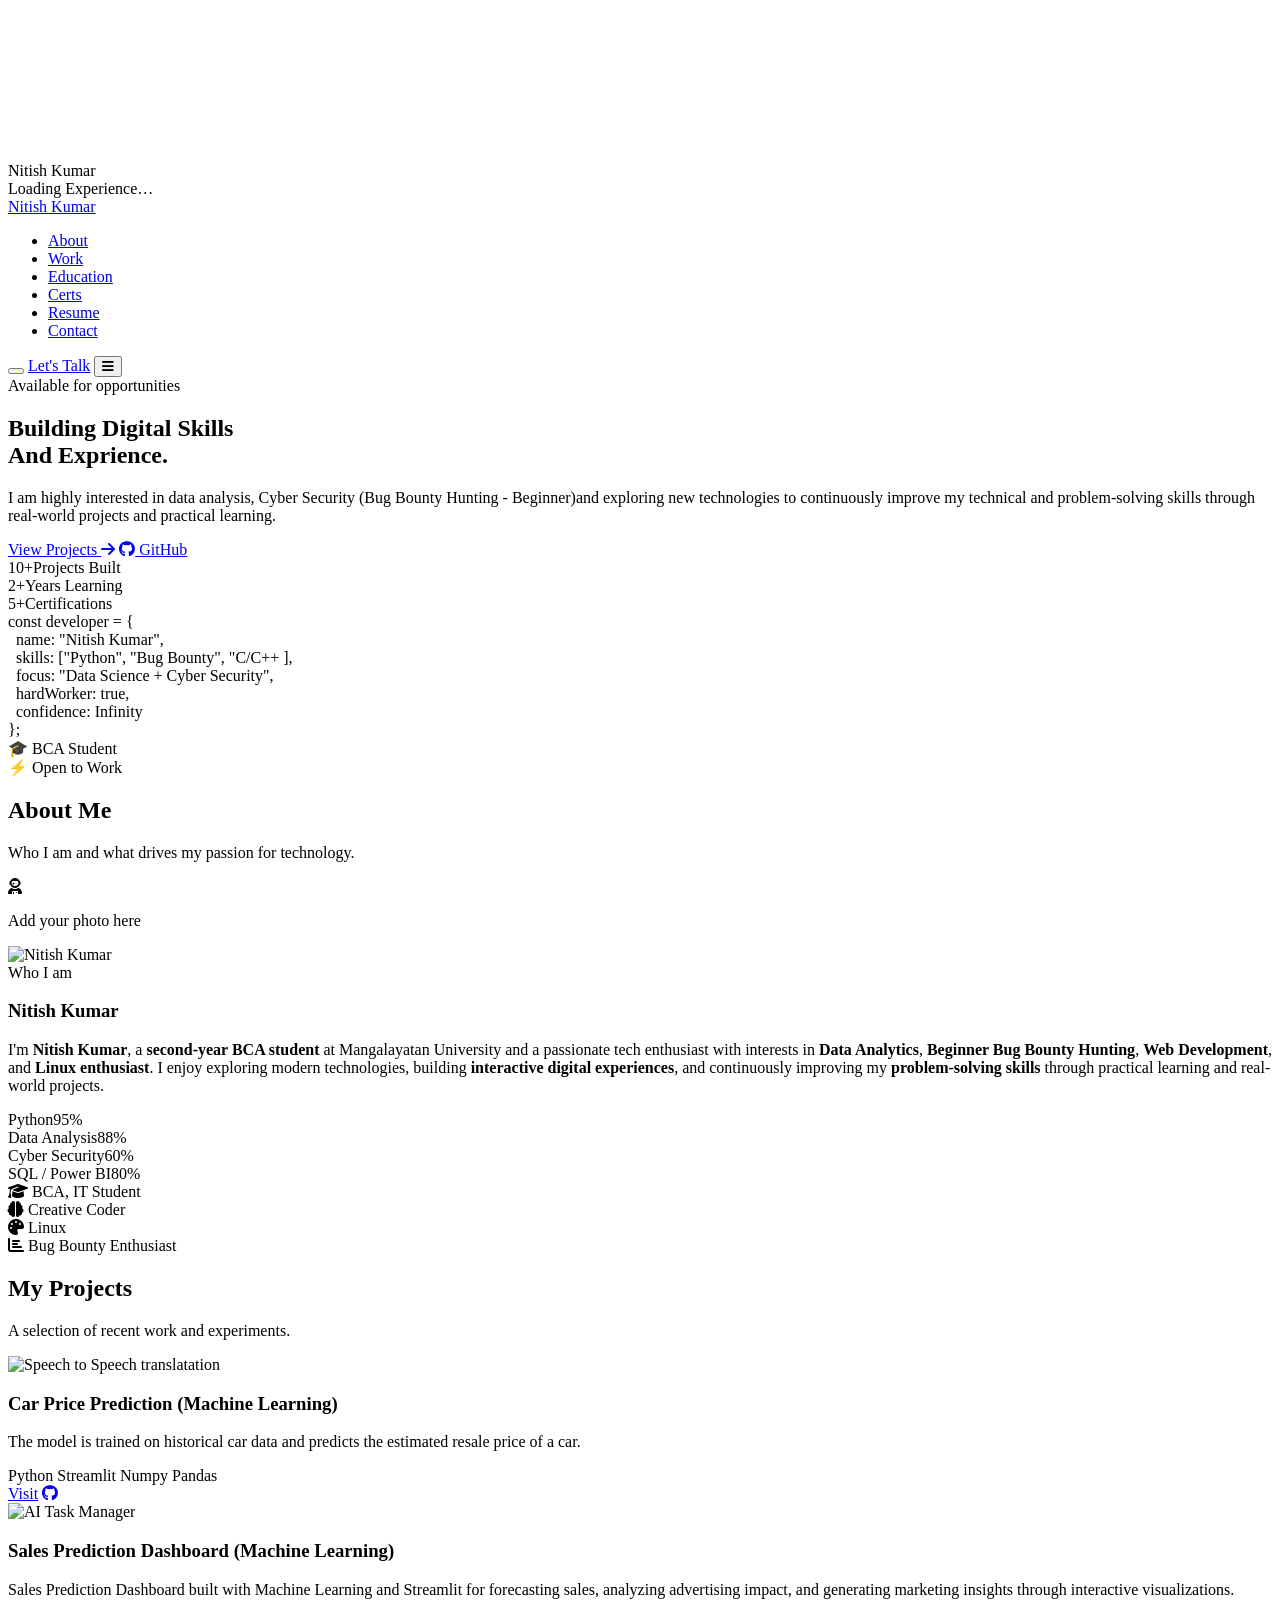
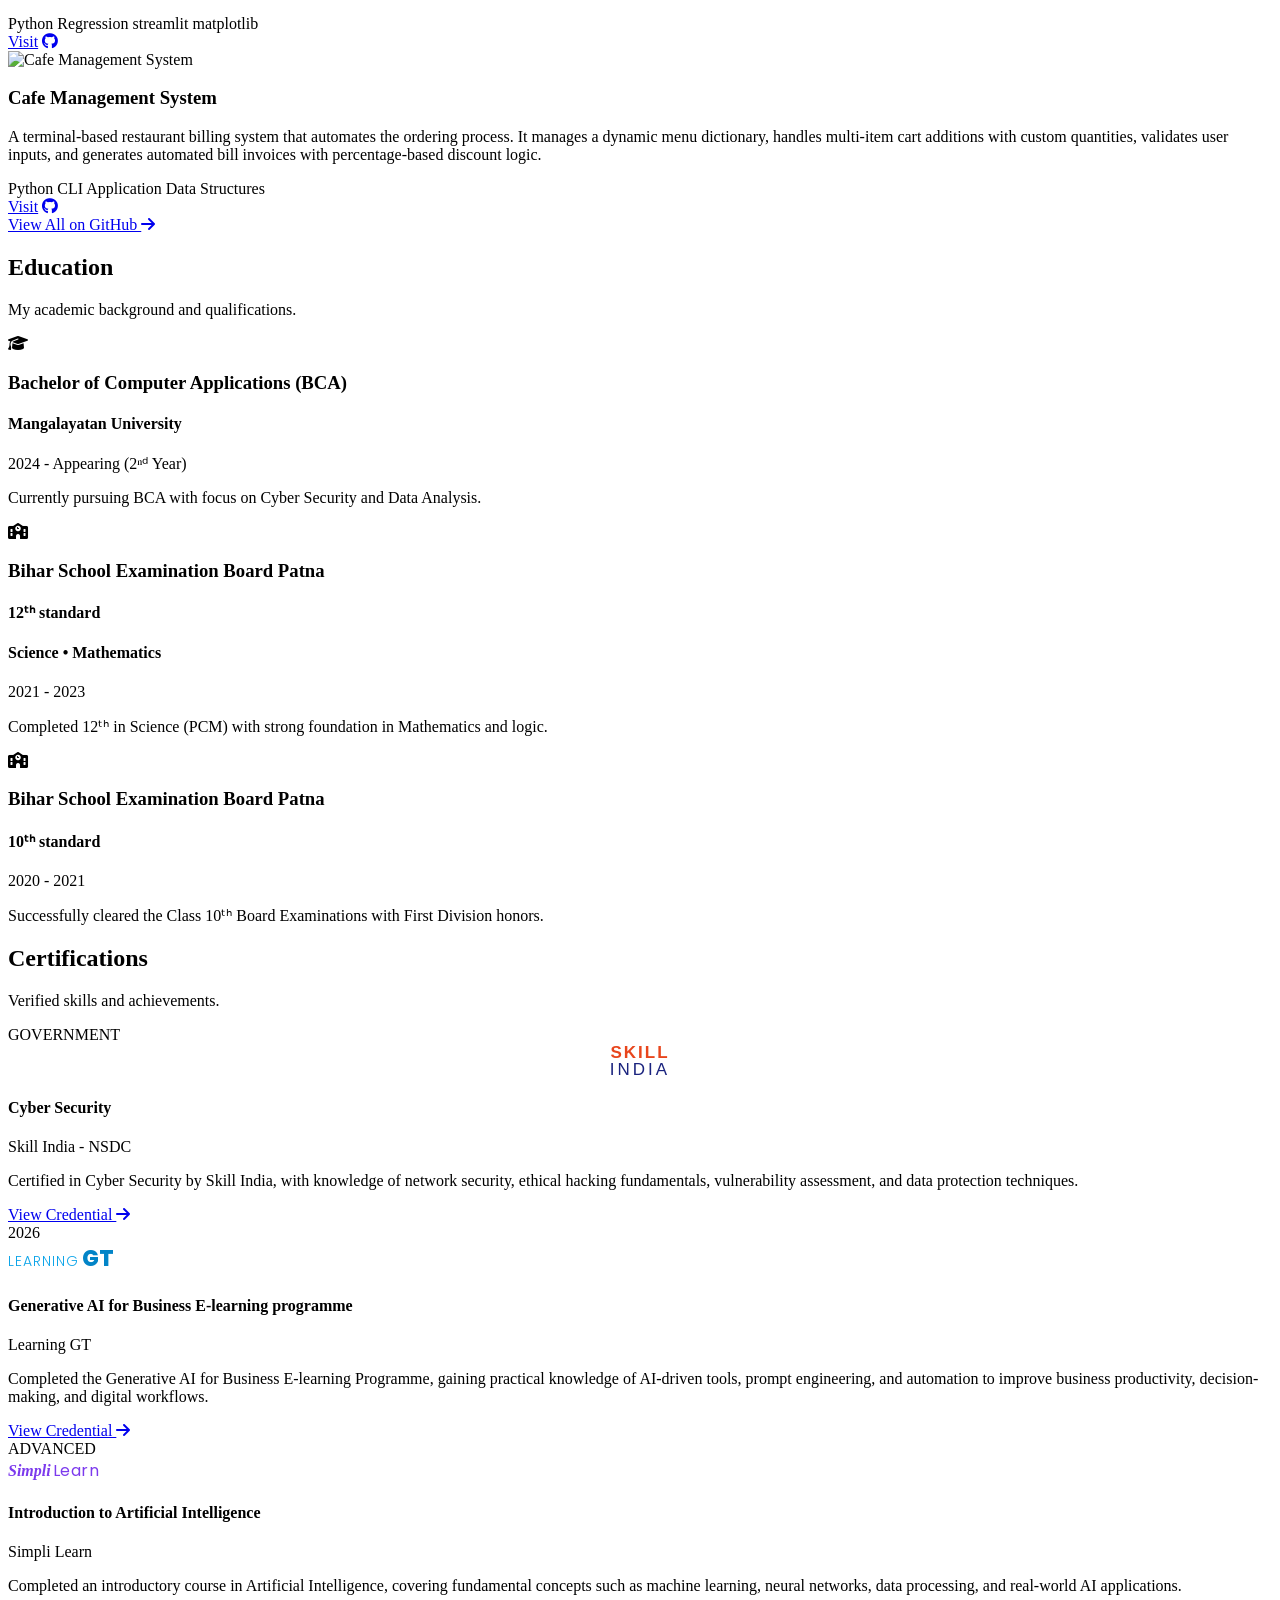
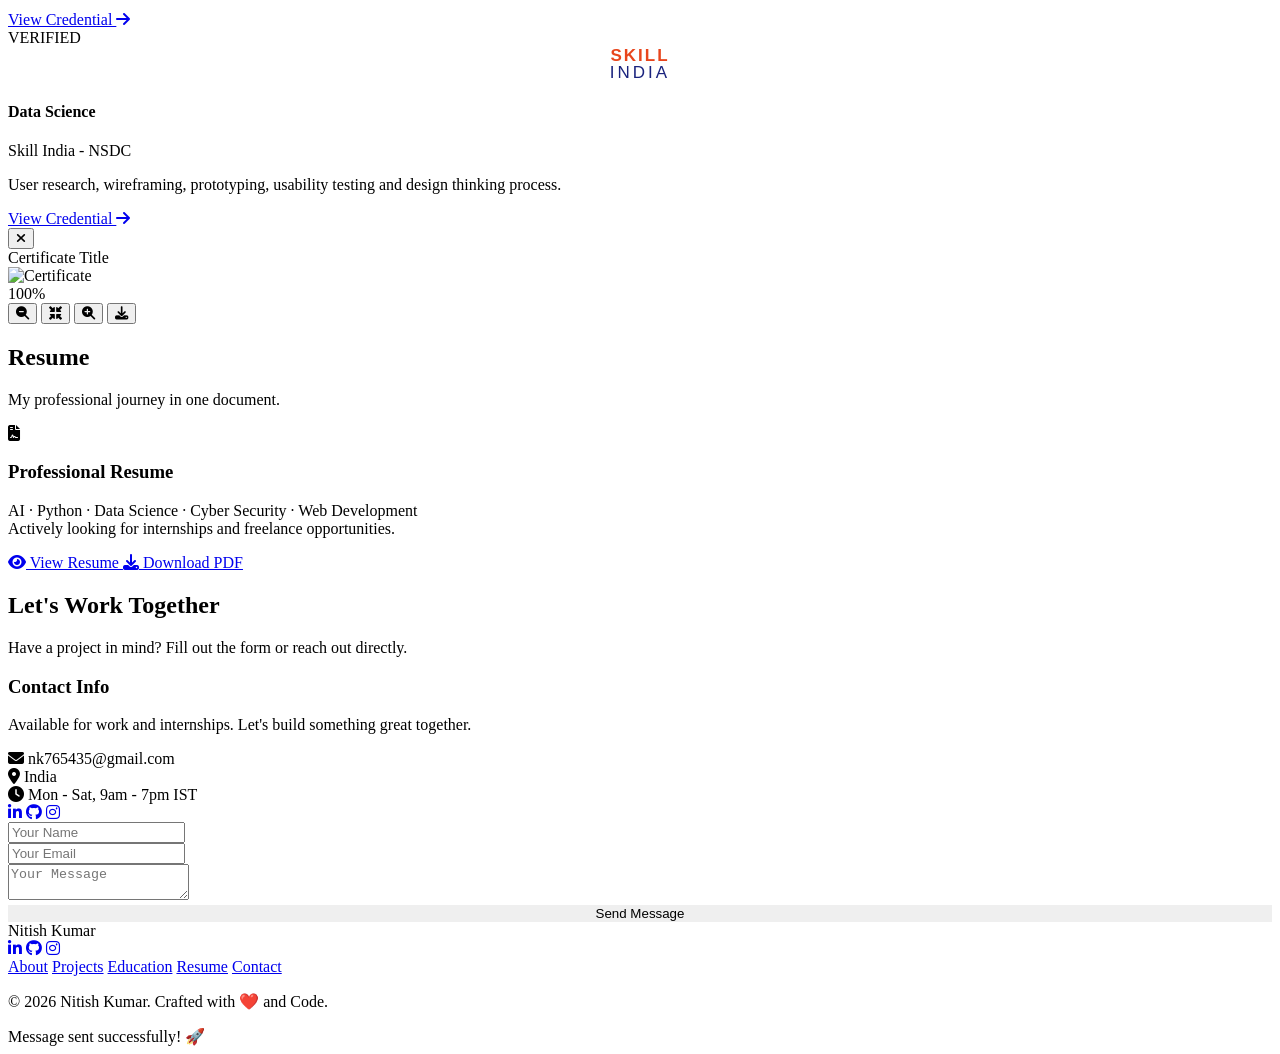
==== index.html @ 4142a2c1 "Add files via upload" ====
<!DOCTYPE html>
<html lang="en" data-theme="light">
<head>
<meta charset="UTF-8">
<meta name="viewport" content="width=device-width, initial-scale=1.0">
<title>Nitish Kumar | Protfolio Web</title>
<link href="https://fonts.googleapis.com/css2?family=Poppins:wght@300;400;500;600;700;800;900&family=Space+Grotesk:wght@300;400;500;600;700&family=Dancing+Script:wght@400;500;600;700&display=swap" rel="stylesheet">
<link rel="stylesheet" href="https://cdnjs.cloudflare.com/ajax/libs/font-awesome/6.4.0/css/all.min.css">
<script src="https://cdnjs.cloudflare.com/ajax/libs/gsap/3.12.5/gsap.min.js"></script>
<script src="https://cdnjs.cloudflare.com/ajax/libs/gsap/3.12.5/ScrollTrigger.min.js"></script>
<!-- ✅ EmailJS CDN - MOVED TO HEAD (BEFORE usage) -->
<script src="https://cdn.jsdelivr.net/npm/emailjs-com@3/dist/email.min.js"></script>


<link rel="stylesheet" href="/Protfolio web/protfolio/style.css">

</head>
<body>
 
<!-- MESH BACKGROUND -->
<div id="mesh-bg">
  <div class="mesh-orb orb1"></div>
  <div class="mesh-orb orb2"></div>
  <div class="mesh-orb orb3"></div>
  <div class="mesh-orb orb4"></div>
</div>
<canvas id="bg-canvas"></canvas>
 
<!-- PRELOADER -->
<div id="preloader">
  <div class="loader-inner">
    <div class="loader-sig">Nitish Kumar</div>
    <div class="loader-sub">Loading Experience…</div>
  </div>
</div>
 
<!-- NAV -->
<nav id="main-nav">
  <div class="nav-c">
    <a href="#home" class="logo">
      <span class="logo-dot"></span>
      Nitish Kumar
    </a>
    <div class="nav-right">
      <ul class="nav-links" id="nav-links">
        <li><a href="#about">About</a></li>
        <li><a href="#projects">Work</a></li>
        <li><a href="#education">Education</a></li>
        <li><a href="#certifications">Certs</a></li>
        <li><a href="#resume">Resume</a></li>
        <li><a href="#contact">Contact</a></li>
      </ul>
      <button class="theme-btn" id="theme-btn" aria-label="Toggle theme"></button>
      <a href="#contact" class="btn-cta nav-cta-desktop">Let's Talk</a>
      <button class="menu-btn" id="menu-btn" aria-label="Menu"><i class="fas fa-bars"></i></button>
    </div>
  </div>
</nav>
 
<main>
 
<!-- HERO -->
<section class="hero container" id="home">
  <div class="hero-grid">
    <div class="hero-text anim-up" style="animation-delay:.1s">
      <div class="hero-badge">
        <span class="badge-dot"></span>
        Available for opportunities
      </div>
      <h1>Building <span class="grad-text">Digital Skills</span><br>And Exprience.</h1>
      <p>  I am highly interested in data analysis, Cyber Security (Bug Bounty Hunting - Beginner)and exploring new technologies to continuously improve my technical and problem-solving skills through real-world projects and practical learning.</p>
      <div class="hero-btns">
        <a href="#projects" class="btn-cta">View Projects <i class="fas fa-arrow-right"></i></a>
        <a href="https://github.com/Nitish-kumar9570" target="_blank" class="btn-ghost"><i class="fab fa-github"></i> GitHub</a>
      </div>
      <div class="hero-stats">
        <div class="stat"><span class="stat-num">10+</span><span class="stat-label">Projects Built</span></div>
        <div class="stat"><span class="stat-num">2+</span><span class="stat-label">Years Learning</span></div>
        <div class="stat"><span class="stat-num">5+</span><span class="stat-label">Certifications</span></div>
      </div>
    </div>
    <div class="hero-card-wrap anim-scale" style="animation-delay:.25s;position:relative">
      <div class="hero-card" id="tilt-card">
        <div class="window-dots"><div class="wd wd1"></div><div class="wd wd2"></div><div class="wd wd3"></div></div>
        <div class="code-body">
          <div><span class="kw">const</span> <span class="prop">developer</span> = {</div>
          <div>&nbsp;&nbsp;<span class="prop">name</span>: <span class="str">"Nitish Kumar"</span>,</div>
          <div>&nbsp;&nbsp;<span class="prop">skills</span>: [<span class="str">"Python"</span>, <span class="str">"Bug Bounty"</span>, <span class="str">"C/C++ </span>],</div>
          <div>&nbsp;&nbsp;<span class="prop">focus</span>: <span class="str">"Data Science + Cyber Security"</span>,</div>
          <div>&nbsp;&nbsp;<span class="prop">hardWorker</span>: <span class="kw">true</span>,</div>
          <div>&nbsp;&nbsp;<span class="prop">confidence</span>: <span class="num">Infinity</span></div>
          <div>};</div>
        </div>
      </div>
      <div class="float-chip chip-top">
        <span class="chip-icon">🎓</span> BCA Student
      </div>
      <div class="float-chip chip-bot">
        <span class="chip-icon">⚡</span> Open to Work
      </div>
    </div>
  </div>
</section>
 
<!-- ABOUT -->
<section id="about" class="section container">
  <div class="section-head anim-up">
    <h2>About Me</h2>
    <p>Who I am and what drives my passion for technology.</p>
  </div>
  <div class="about-grid">
    <div class="about-img-wrap anim-scale">
      <div class="about-img-box">
        <!-- Placeholder: jab image nahi hai -->
        <div class="about-img-placeholder">
          <i class="fas fa-user-astronaut"></i>
          <p>Add your photo here</p>
        </div>
        <!-- Image: jab photo daalo toh placeholder hata ke yeh daalo -->
         <img src="/Protfolio web/image/Specilize.png" alt="Nitish Kumar" class="about-photo">
      </div>
    </div>
    <div class="about-text anim-up">
      <span class="about-tag">Who I am</span>
      <h3>Nitish Kumar</h3>
      <p>I'm <b>Nitish Kumar</b>, a <b>second-year BCA student</b> at Mangalayatan University and a passionate tech enthusiast with interests in <b>Data Analytics</b>, <b>Beginner Bug Bounty Hunting</b>, <b>Web Development</b>, and <b>Linux enthusiast</b>. I enjoy exploring modern technologies, building <b>interactive digital experiences</b>, and continuously improving my <b>problem-solving skills</b> through practical learning and real-world projects.</p>
      <div class="skill-bars">
        <div class="bar-item">
          <div class="bar-head"><span class="bar-label">Python</span><span class="bar-pct">95%</span></div>
          <div class="bar-track"><div class="bar-fill" data-width="95"></div></div>
        </div>
        <div class="bar-item">
          <div class="bar-head"><span class="bar-label">Data Analysis</span><span class="bar-pct">88%</span></div>
          <div class="bar-track"><div class="bar-fill" data-width="88"></div></div>
        </div>
        <div class="bar-item">
          <div class="bar-head"><span class="bar-label">Cyber Security</span><span class="bar-pct">60%</span></div>
          <div class="bar-track"><div class="bar-fill" data-width="60"></div></div>
        </div>
        <div class="bar-item">
          <div class="bar-head"><span class="bar-label">SQL / Power BI</span><span class="bar-pct">80%</span></div>
          <div class="bar-track"><div class="bar-fill" data-width="80"></div></div>
        </div>
      </div>
      <div class="about-chips">
        <div class="about-chip"><i class="fas fa-graduation-cap"></i> BCA, IT Student</div>
        <div class="about-chip"><i class="fas fa-brain"></i> Creative Coder</div>
        <div class="about-chip"><i class="fas fa-palette"></i> Linux</div>
        <div class="about-chip"><i class="fas fa-chart-bar"></i> Bug Bounty Enthusiast</div>
      </div>
    </div>
  </div>
</section>
<!-- PROJECTS -->
<section id="projects" class="section container">
  <div class="section-head anim-up">
    <h2>My Projects</h2>
    <p>A selection of recent work and experiments.</p>
  </div>
  <div class="projects-grid">
    <article class="proj-card anim-up" style="animation-delay:.1s">
      <div class="proj-img">
        <img src="/Protfolio web/image/Car_prediction_project.png" alt="Speech to Speech translatation">
        <div class="proj-img-overlay"></div>
      </div>
      <div class="proj-body">
        <h3><b>Car Price Prediction </b>(Machine Learning)</h3>
        <p>The model is trained on historical car data and predicts the estimated resale price of a car.</p>
        <div class="proj-tags">
          <span class="proj-tag">Python</span>
          <span class="proj-tag">Streamlit</span>
          <span class="proj-tag">Numpy</span>
          <span class="proj-tag">Pandas</span>
        </div>
        <div class="proj-actions">
          <a href="https://nitish-kumar9570-car-price-prediction-app-s2uvmr.streamlit.app/" class="proj-visit">Visit</a>
          <a href="https://github.com/Nitish-kumar9570/Car-Price-Prediction/tree/main" class="proj-link" title="GitHub"><i class="fab fa-github"></i></a>
        </div>
      </div>
    </article>
    <article class="proj-card anim-up" style="animation-delay:.25s">
      <div class="proj-img">
        <img src="/Protfolio web/image/sales_predection.png" alt="AI Task Manager">
        <div class="proj-img-overlay"></div>
      </div>
      <div class="proj-body">
        <h3>Sales Prediction Dashboard (Machine Learning)</h3>
        <p>Sales Prediction Dashboard built with Machine Learning and Streamlit for forecasting sales, analyzing advertising impact, and generating marketing insights through interactive visualizations.</p>
        <div class="proj-tags">
          <span class="proj-tag">Python</span>
          <span class="proj-tag">Regression</span>
          <span class="proj-tag">streamlit</span>
          <span class="proj-tag">matplotlib</span>
        </div>
        <div class="proj-actions">
          <a href="https://nitish-kumar9570-sales-prediction-project-app-6t771l.streamlit.app/" class="proj-visit">Visit</a>
          <a href="https://github.com/Nitish-kumar9570/sales_prediction_project/tree/main" class="proj-link" title="GitHub"><i class="fab fa-github"></i></a>
        </div>
      </div>
    </article>
    <article class="proj-card anim-up" style="animation-delay:.4s">
      <div class="proj-img">
        <img src="/Protfolio web/image/cafe_management.png" alt="Cafe Management System">
        <div class="proj-img-overlay"></div>
      </div>
      <div class="proj-body">
        <h3>Cafe Management System</h3>
        <p>A terminal-based restaurant billing system that automates the ordering process. 
          It manages a dynamic menu dictionary, handles multi-item cart additions with 
          custom quantities, validates user inputs, and generates automated bill invoices 
          with percentage-based discount logic.</p>
        <div class="proj-tags">
          <span class="proj-tag">Python</span>
          <span class="proj-tag">CLI Application</span>
          <span class="proj-tag">Data Structures</span>
        </div>
        <div class="proj-actions">
          <a href="#" class="proj-visit">Visit</a>
          <a href="#" class="proj-link" title="GitHub"><i class="fab fa-github"></i></a>
        </div>
      </div>
    </article>
  </div>
  <div class="view-all-btn anim-up">
    <a href="https://github.com/Nitish-kumar9570" target="_blank">View All on GitHub <i class="fas fa-arrow-right"></i></a>
  </div>
</section>
 
<!-- EDUCATION -->
<section id="education" class="section container">
  <div class="section-head anim-up">
    <h2>Education</h2>
    <p>My academic background and qualifications.</p>
  </div>
  <div class="edu-grid">
    <div class="edu-card anim-scale" style="animation-delay:.3s">
      <div class="edu-logo">
        <i class="fas fa-graduation-cap"></i>
      </div>
      <h3>Bachelor of Computer Applications (BCA)</h3>
      <h4>Mangalayatan University</h4>
      <span class="edu-year">2024 - Appearing (2ⁿᵈ Year)</span>
      <p class="edu-desc">Currently pursuing BCA with focus on Cyber Security and Data Analysis.</p>
    </div>
    <div class="edu-card anim-scale" style="animation-delay:.2s">
      <div class="edu-logo">
        <i class="fas fa-school"></i>
      </div>
      <h3>Bihar School Examination Board Patna</h3>
      <h4>12ᵗʰ standard</h4>
      <h4>Science • Mathematics</h4>
      <span class="edu-year">2021 - 2023</span>
      <p class="edu-desc">Completed 12ᵗʰ in Science (PCM) with strong foundation in Mathematics and logic.</p>
    </div>
    <div class="edu-card anim-scale" style="animation-delay:.1s">
      <div class="edu-logo">
        <i class="fas fa-school"></i>
      </div>
      <h3>Bihar School Examination Board Patna</h3>
      <h4>10ᵗʰ standard</h4>
      <span class="edu-year">2020 - 2021</span>
      <p class="edu-desc">Successfully cleared the Class 10ᵗʰ Board Examinations with First Division honors.</p>
    </div>
  </div>
</section>

<!-- CERTIFICATIONS -->
<section id="certifications" class="section container">
  <div class="section-head anim-up">
    <h2>Certifications</h2>
    <p>Verified skills and achievements.</p>
  </div>
  <div class="cert-grid">
    <div class="cert-card anim-up" style="animation-delay:.1s">
      <span class="cert-badge-pill">GOVERNMENT</span>
      <div class="cert-icon">
        <span style="display:flex;flex-direction:column;align-items:center;line-height:1;">
          <span style="font-family:'Segoe UI',Arial,sans-serif;font-weight:900;font-size:17px;color:#E8451C;letter-spacing:2px;text-transform:uppercase;">Skill</span>
          <span style="font-family:'Segoe UI',Arial,sans-serif;font-weight:300;font-size:17px;color:#1A237E;letter-spacing:3px;text-transform:uppercase;">India</span>
        </span>
      </div>
      <h4>Cyber Security</h4>
      <p class="cert-provider">Skill India - NSDC</p>
      <p class="cert-desc">Certified in Cyber Security by Skill India, with knowledge of network security, ethical hacking fundamentals, vulnerability assessment, and data protection techniques.</p>
      <a href="#" class="cert-link" data-cert="cyber-security" onclick="openCertModal(event, 'Cyber Security Certificate', '/Protfolio web/image/cretificate_skillindia.png')">View Credential <i class="fas fa-arrow-right"></i></a>
    </div>
    <div class="cert-card anim-up" style="animation-delay:.2s">
      <span class="cert-badge-pill">2026</span>
      <div class="cert-icon">
        <span style="display:flex;align-items:baseline;gap:3px;">
          <span style="font-family:'Poppins','Segoe UI',sans-serif;font-weight:300;font-size:14px;color:#0EA5E9;text-transform:uppercase;letter-spacing:1px;">Learning</span>
          <span style="font-family:'Poppins','Segoe UI',sans-serif;font-weight:800;font-size:22px;color:#0284C7;">GT</span>
        </span>
      </div>
      <h4>Generative AI for Business E-learning programme</h4>
      <p class="cert-provider">Learning GT</p>
      <p class="cert-desc">Completed the Generative AI for Business E-learning Programme, gaining practical knowledge of AI-driven tools, prompt engineering, and automation to improve business productivity, decision-making, and digital workflows.</p>
      <a href="#" class="cert-link" data-cert="python" onclick="openCertModal(event, 'Generative AI for Business E-learning programme Certificate', '/Protfolio web/image/Certificate_of_completion_GenAI .png')">View Credential <i class="fas fa-arrow-right"></i></a>
    </div>
    <div class="cert-card anim-up" style="animation-delay:.3s">
      <span class="cert-badge-pill">ADVANCED</span>
      <div class="cert-icon">
        <span style="display:flex;align-items:baseline;gap:2px;">
          <span style="font-family:'Georgia','Times New Roman',serif;font-weight:700;font-size:16px;color:#7C3AED;font-style:italic;">Simpli</span>
          <span style="font-family:'Poppins','Segoe UI',sans-serif;font-weight:400;font-size:16px;color:#7C3AED;letter-spacing:0.5px;">Learn</span>
        </span>
      </div>
      <h4>Introduction to Artificial Intelligence</h4>
      <p class="cert-provider">Simpli Learn</p>
      <p class="cert-desc">Completed an introductory course in Artificial Intelligence, covering fundamental concepts such as machine learning, neural networks, data processing, and real-world AI applications.</p>
      <a href="#" class="cert-link" data-cert="datascience" onclick="openCertModal(event, 'Introduction to Artificial Intelligence Certificate', '/Protfolio web/image/Artificial_intelligance.png')">View Credential <i class="fas fa-arrow-right"></i></a>
    </div>
    <div class="cert-card anim-up" style="animation-delay:.4s">
      <span class="cert-badge-pill">VERIFIED</span>
      <div class="cert-icon">
        <span style="display:flex;flex-direction:column;align-items:center;line-height:1;">
          <span style="font-family:'Segoe UI',Arial,sans-serif;font-weight:900;font-size:17px;color:#E8451C;letter-spacing:2px;text-transform:uppercase;">Skill</span>
          <span style="font-family:'Segoe UI',Arial,sans-serif;font-weight:300;font-size:17px;color:#1A237E;letter-spacing:3px;text-transform:uppercase;">India</span>
        </span>
      </div>
      <h4>Data Science</h4>
      <p class="cert-provider">Skill India - NSDC</p>
      <p class="cert-desc">User research, wireframing, prototyping, usability testing and design thinking process.</p>
      <a href="#" class="cert-link" data-cert="data science" onclick="openCertModal(event, 'Data Science Certificate', '/Protfolio web/image/Appearing.png')">View Credential <i class="fas fa-arrow-right"></i></a>
    </div>
  </div>
</section>

<!-- CERTIFICATE MODAL -->
<div class="cert-modal-overlay" id="certModal">
  <div class="cert-modal">
    <button class="cert-modal-close" id="certCloseBtn" aria-label="Close">
      <i class="fas fa-times"></i>
    </button>
    <div class="cert-modal-title" id="certModalTitle">Certificate Title</div>
    <div class="cert-modal-image-container">
      <img src="" alt="Certificate" id="certModalImage">
      <div class="cert-zoom-indicator" id="certZoomIndicator">100%</div>
    </div>
    <div class="cert-modal-controls">
      <button class="cert-modal-btn" id="certZoomOutBtn" aria-label="Zoom Out">
        <i class="fas fa-search-minus"></i>
      </button>
      <button class="cert-modal-btn" id="certResetBtn" aria-label="Reset Zoom">
        <i class="fas fa-compress-arrows-alt"></i>
      </button>
      <button class="cert-modal-btn" id="certZoomInBtn" aria-label="Zoom In">
        <i class="fas fa-search-plus"></i>
      </button>
      <button class="cert-modal-btn" id="certDownloadBtn" aria-label="Download">
        <i class="fas fa-download"></i>
      </button>
    </div>
  </div>
</div>
 
<!-- RESUME SECTION -->
<section id="resume" class="section container">
  <div class="section-head anim-up">
    <h2>Resume</h2>
    <p>My professional journey in one document.</p>
  </div>
  <div class="resume-card anim-scale">
    <div class="resume-icon">
      <i class="fas fa-file-contract"></i>
    </div>
    <h3>Professional Resume</h3>
    <p>
      AI · Python · Data Science · Cyber Security · Web Development<br>
      Actively looking for internships and freelance opportunities.
    </p>
    <div class="resume-actions">
      <a href="/Protfolio web/resume/index.html" target="_blank" class="btn-outline">
        <i class="fas fa-eye"></i> View Resume
      </a>
      <a href="/Protfolio web/download/Nitish kumar.pdf" download="Nitish_Kumar_Resume.pdf" class="btn-cta">
        <i class="fas fa-download"></i> Download PDF
      </a>
    </div>
  </div>
</section>

<!-- CONTACT -->
<section id="contact" class="section container">
  <div class="section-head anim-up">
    <h2>Let's Work Together</h2>
    <p>Have a project in mind? Fill out the form or reach out directly.</p>
  </div>
  <div class="contact-grid">
    <div class="contact-info-card anim-up" style="animation-delay:.1s">
      <h3>Contact Info</h3>
      <p>Available for work and internships. Let's build something great together.</p>
      <div class="contact-item">
        <i class="fas fa-envelope"></i>
        <span>nk765435@gmail.com</span>
      </div>
      <div class="contact-item">
        <i class="fas fa-map-marker-alt"></i>
        <span>India</span>
      </div>
      <div class="contact-item">
        <i class="fas fa-clock"></i>
        <span>Mon - Sat, 9am - 7pm IST</span>
      </div>
      <div class="socials">
        <a href="https://www.linkedin.com/in/nitishkumar7654/" class="social-a li" title="LinkedIn"><i class="fab fa-linkedin-in"></i></a>
        <a href="https://github.com/Nitish-kumar9570" class="social-a gh" title="GitHub"><i class="fab fa-github"></i></a>
        <a href="https://www.instagram.com/nitish_raj__95?igsh=MXAyMnBjcHczaWdjag==" class="social-a ig" title="Instagram"><i class="fab fa-instagram"></i></a>
      </div>
    </div>
    <div class="contact-form-card anim-up" style="animation-delay:.2s">
      <form id="contactForm">
        <div class="form-group">
          <input class="form-input" type="text" name="from_name" placeholder="Your Name" required>
        </div>
        <div class="form-group">
          <input class="form-input" type="email" name="from_email" placeholder="Your Email" required>
        </div>
        <div class="form-group">
          <textarea class="form-input" name="message" placeholder="Your Message" required></textarea>
        </div>
        <button type="submit" class="btn-cta" id="sendBtn" style="width:100%;justify-content:center;border:none">
          <span class="btn-text">Send Message</span>
        </button>
      </form>
    </div>
  </div>
</section>
</main>
 
<!-- FOOTER -->
<footer>
  <div class="container">
    <div class="footer-name">Nitish Kumar</div>
    <div class="footer-socials">
      <a href="https://www.linkedin.com/in/nitishkumar7654/" class="social-a li" title="LinkedIn"><i class="fab fa-linkedin-in"></i></a>
      <a href="https://github.com/Nitish-kumar9570" class="social-a gh" title="GitHub"><i class="fab fa-github"></i></a>
      <a href="https://www.instagram.com/nitish_raj__95?igsh=MXAyMnBjcHczaWdjag==" class="social-a ig" title="Instagram"><i class="fab fa-instagram"></i></a>
    </div>
    <div class="footer-links">
      <a href="#about">About</a>
      <a href="#projects">Projects</a>
      <a href="#education">Education</a>
      <a href="#resume">Resume</a>
      <a href="#contact">Contact</a>
    </div>
    <p class="copy">&copy; 2026 Nitish Kumar. Crafted with ❤️ and Code.</p>
  </div>
</footer>
 
<div id="toast">Message sent successfully! 🚀</div>
 
<script src="/Protfolio web/protfolio/script.js"></script>

</body>
</html>
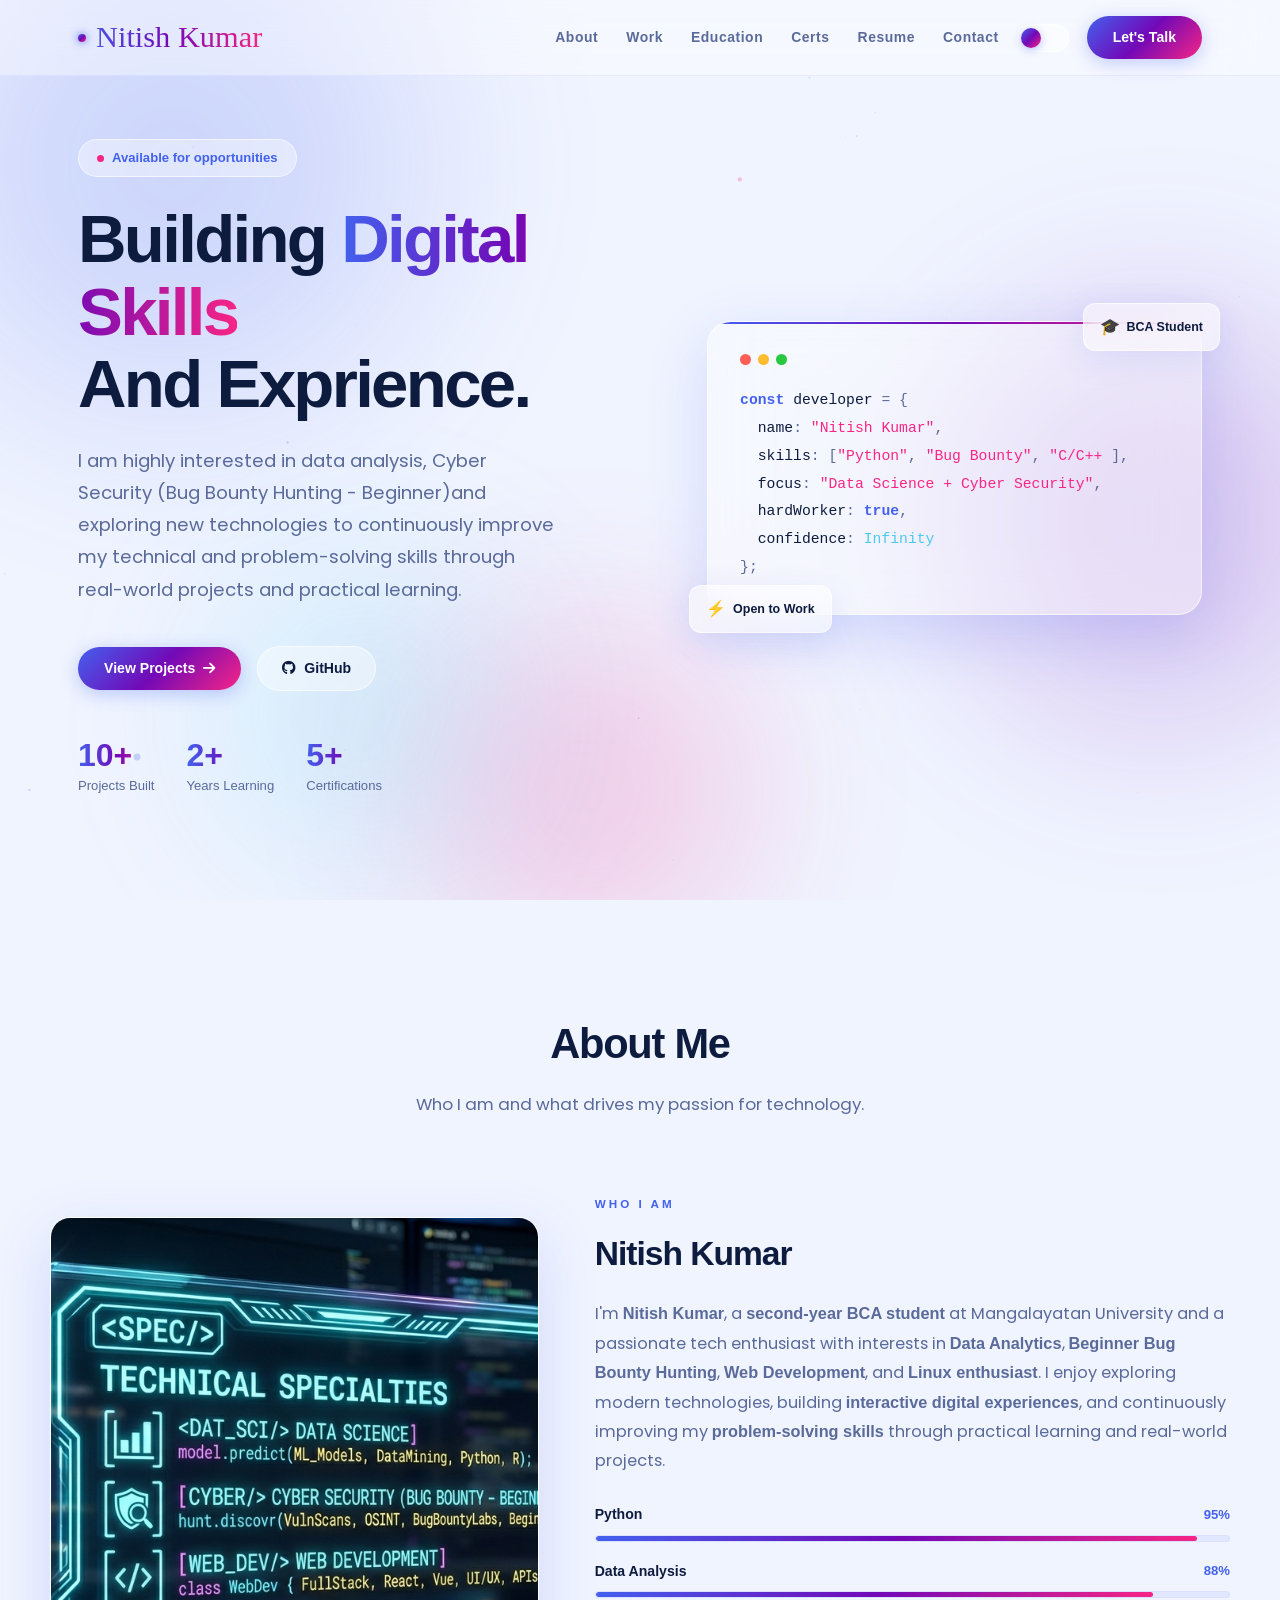
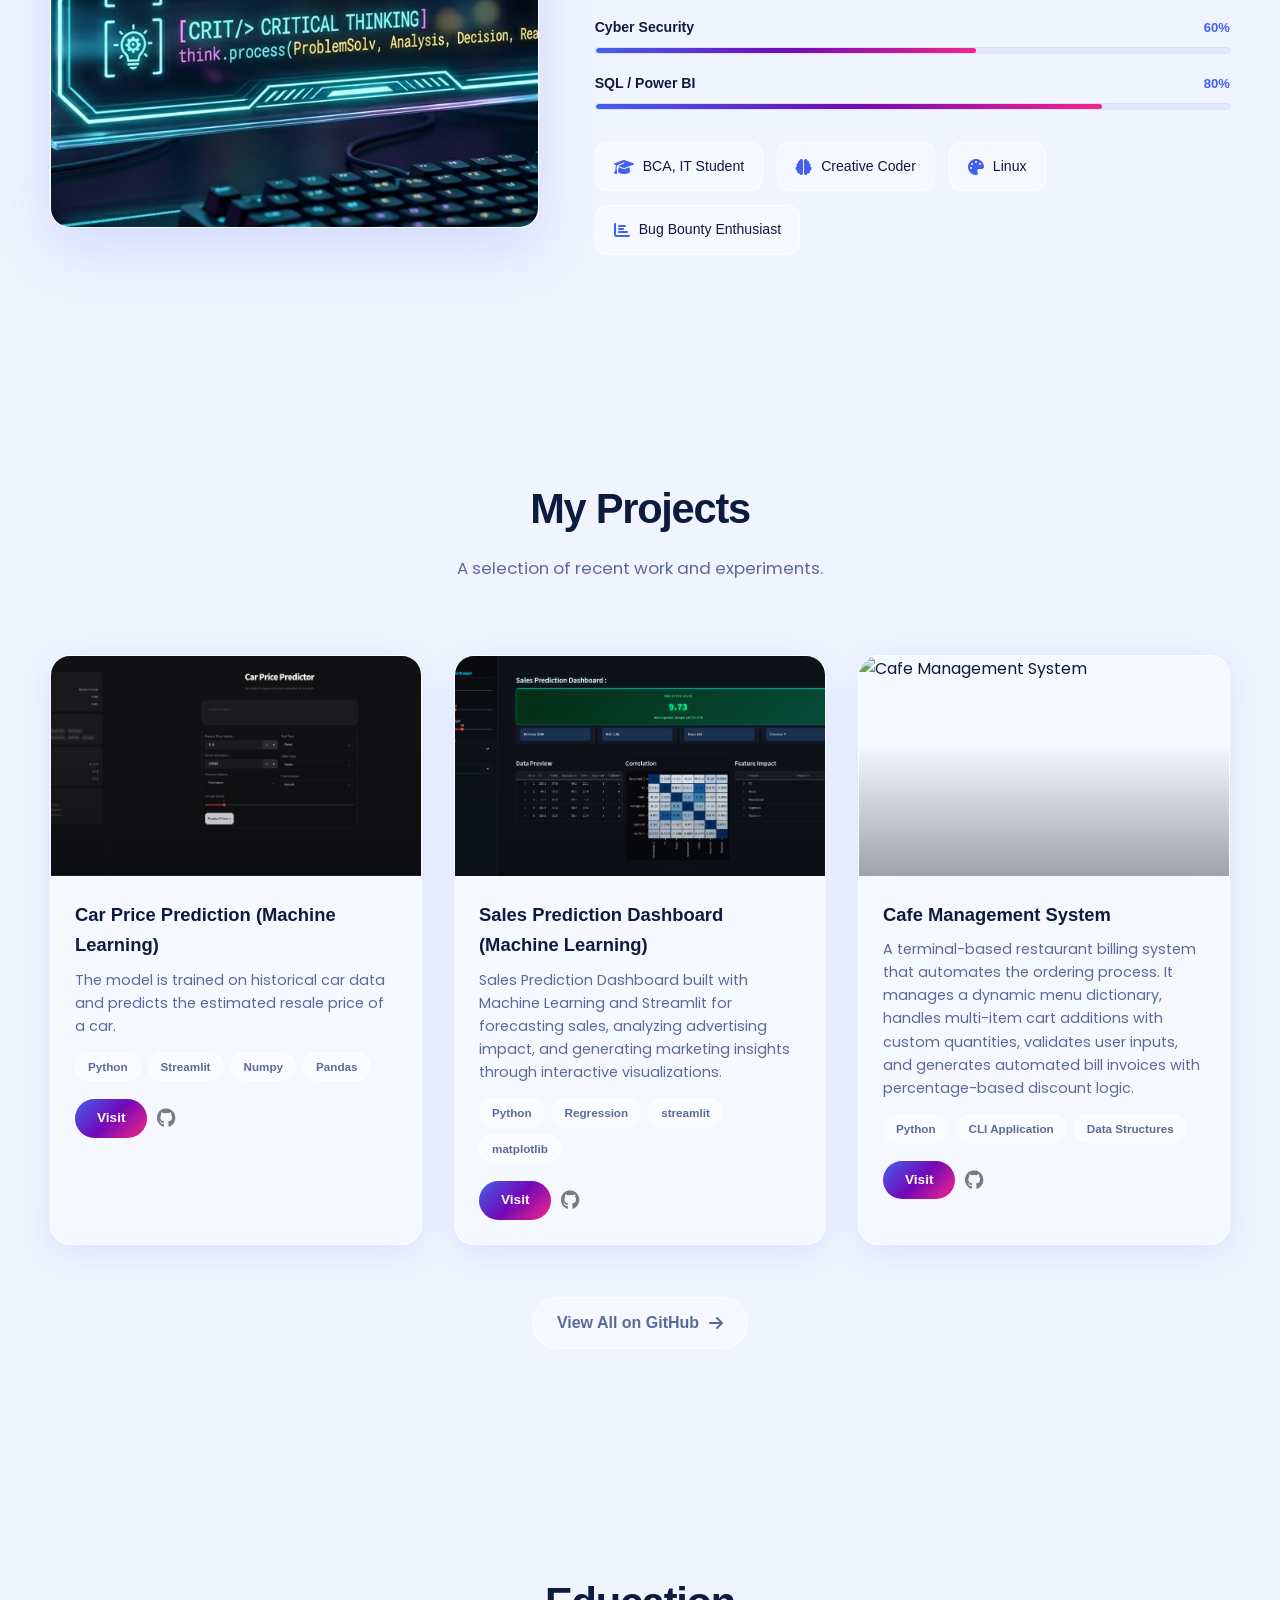
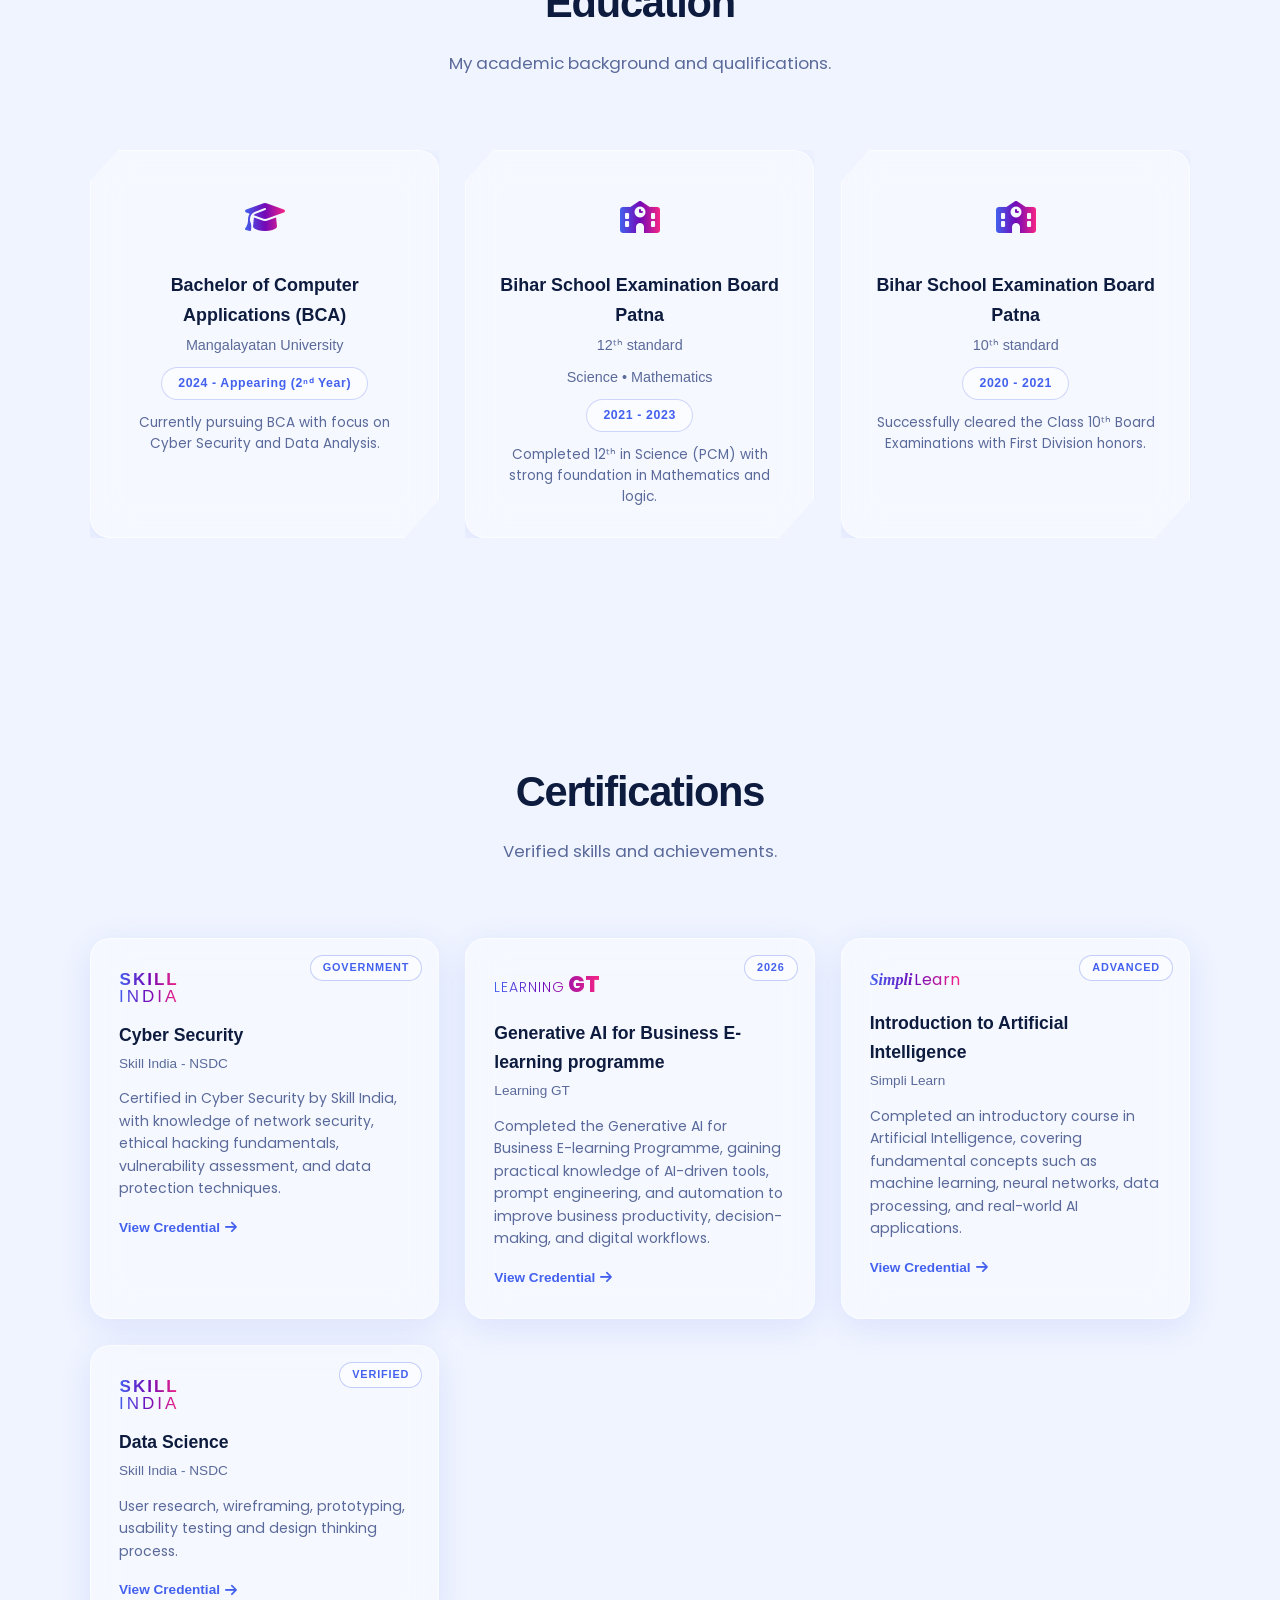
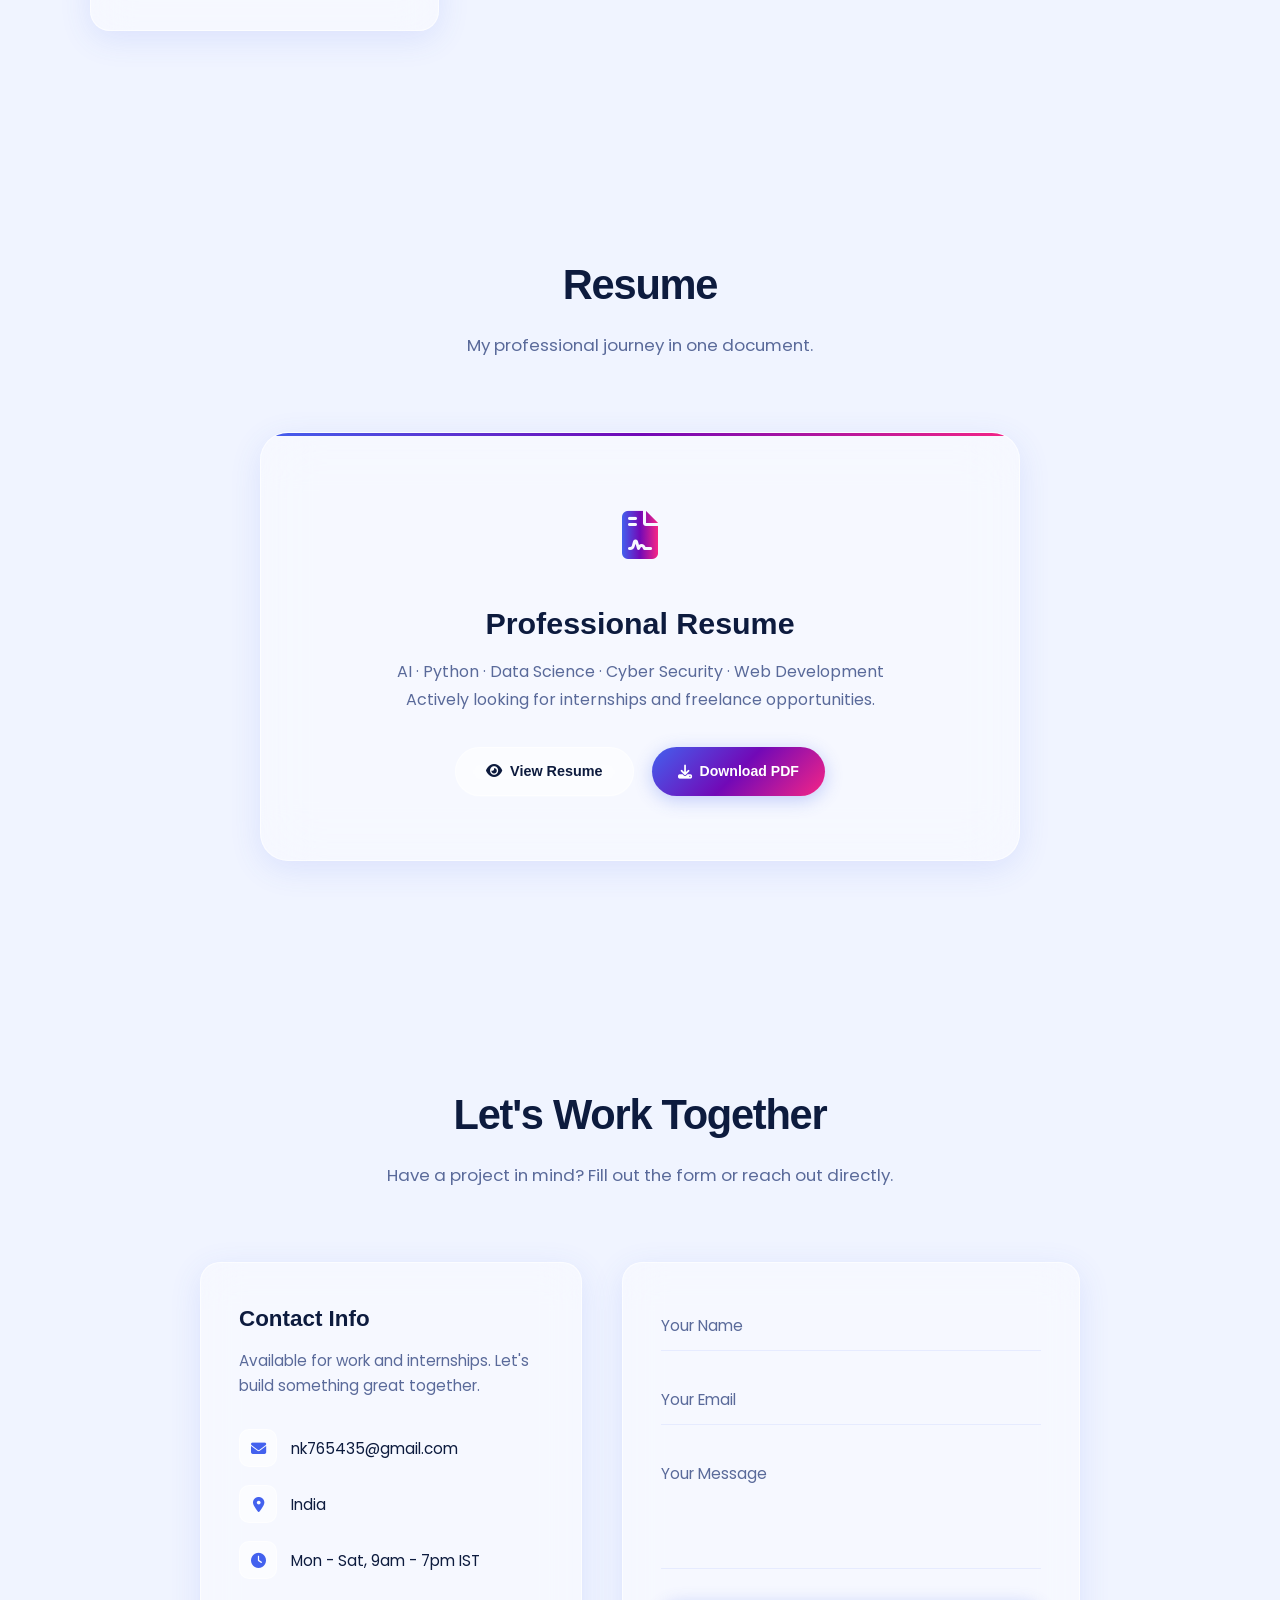
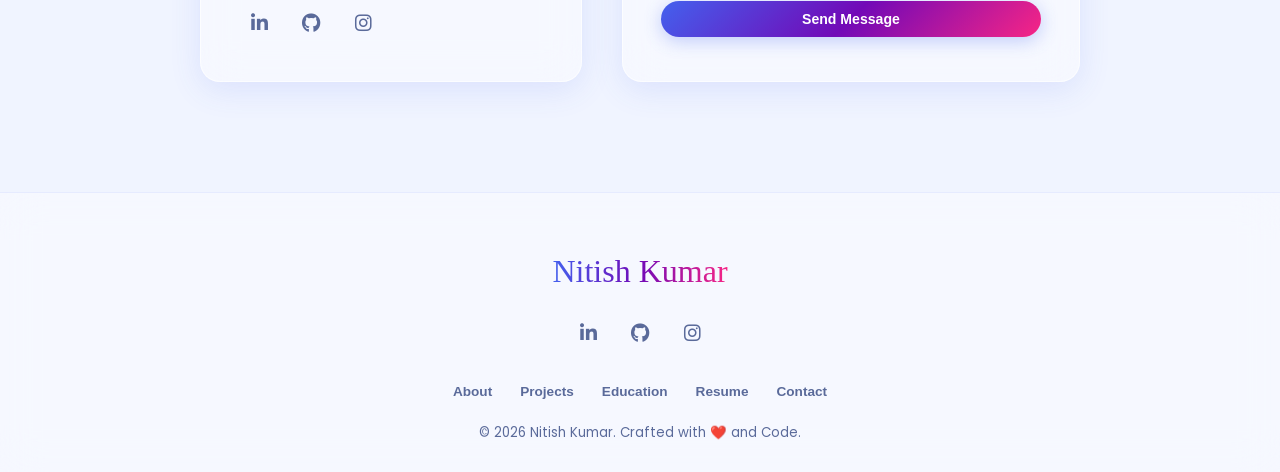
==== commit cc5be28c: "Update file paths for CSS and images" ====
--- a/index.html
+++ b/index.html
@@ -12,7 +12,7 @@
 <script src="https://cdn.jsdelivr.net/npm/emailjs-com@3/dist/email.min.js"></script>
 
 
-<link rel="stylesheet" href="/Protfolio web/protfolio/style.css">
+<link rel="stylesheet" href="protfolio/style.css">
 
 </head>
 <body>
@@ -117,7 +117,7 @@
           <p>Add your photo here</p>
         </div>
         <!-- Image: jab photo daalo toh placeholder hata ke yeh daalo -->
-         <img src="/Protfolio web/image/Specilize.png" alt="Nitish Kumar" class="about-photo">
+         <img src="image/Specilize.png" alt="Nitish Kumar" class="about-photo">
       </div>
     </div>
     <div class="about-text anim-up">
@@ -160,7 +160,7 @@
   <div class="projects-grid">
     <article class="proj-card anim-up" style="animation-delay:.1s">
       <div class="proj-img">
-        <img src="/Protfolio web/image/Car_prediction_project.png" alt="Speech to Speech translatation">
+        <img src="image/Car_prediction_project.png" alt="Speech to Speech translatation">
         <div class="proj-img-overlay"></div>
       </div>
       <div class="proj-body">
@@ -180,7 +180,7 @@
     </article>
     <article class="proj-card anim-up" style="animation-delay:.25s">
       <div class="proj-img">
-        <img src="/Protfolio web/image/sales_predection.png" alt="AI Task Manager">
+        <img src="image/sales_predection.png" alt="AI Task Manager">
         <div class="proj-img-overlay"></div>
       </div>
       <div class="proj-body">
@@ -200,7 +200,7 @@
     </article>
     <article class="proj-card anim-up" style="animation-delay:.4s">
       <div class="proj-img">
-        <img src="/Protfolio web/image/cafe_management.png" alt="Cafe Management System">
+        <img src="image/cafe_management.png" alt="Cafe Management System">
         <div class="proj-img-overlay"></div>
       </div>
       <div class="proj-body">
@@ -282,7 +282,7 @@
       <h4>Cyber Security</h4>
       <p class="cert-provider">Skill India - NSDC</p>
       <p class="cert-desc">Certified in Cyber Security by Skill India, with knowledge of network security, ethical hacking fundamentals, vulnerability assessment, and data protection techniques.</p>
-      <a href="#" class="cert-link" data-cert="cyber-security" onclick="openCertModal(event, 'Cyber Security Certificate', '/Protfolio web/image/cretificate_skillindia.png')">View Credential <i class="fas fa-arrow-right"></i></a>
+      <a href="#" class="cert-link" data-cert="cyber-security" onclick="openCertModal(event, 'Cyber Security Certificate', 'image/cretificate_skillindia.png')">View Credential <i class="fas fa-arrow-right"></i></a>
     </div>
     <div class="cert-card anim-up" style="animation-delay:.2s">
       <span class="cert-badge-pill">2026</span>
@@ -295,7 +295,7 @@
       <h4>Generative AI for Business E-learning programme</h4>
       <p class="cert-provider">Learning GT</p>
       <p class="cert-desc">Completed the Generative AI for Business E-learning Programme, gaining practical knowledge of AI-driven tools, prompt engineering, and automation to improve business productivity, decision-making, and digital workflows.</p>
-      <a href="#" class="cert-link" data-cert="python" onclick="openCertModal(event, 'Generative AI for Business E-learning programme Certificate', '/Protfolio web/image/Certificate_of_completion_GenAI .png')">View Credential <i class="fas fa-arrow-right"></i></a>
+      <a href="#" class="cert-link" data-cert="python" onclick="openCertModal(event, 'Generative AI for Business E-learning programme Certificate', 'image/Certificate_of_completion_GenAI .png')">View Credential <i class="fas fa-arrow-right"></i></a>
     </div>
     <div class="cert-card anim-up" style="animation-delay:.3s">
       <span class="cert-badge-pill">ADVANCED</span>
@@ -308,7 +308,7 @@
       <h4>Introduction to Artificial Intelligence</h4>
       <p class="cert-provider">Simpli Learn</p>
       <p class="cert-desc">Completed an introductory course in Artificial Intelligence, covering fundamental concepts such as machine learning, neural networks, data processing, and real-world AI applications.</p>
-      <a href="#" class="cert-link" data-cert="datascience" onclick="openCertModal(event, 'Introduction to Artificial Intelligence Certificate', '/Protfolio web/image/Artificial_intelligance.png')">View Credential <i class="fas fa-arrow-right"></i></a>
+      <a href="#" class="cert-link" data-cert="datascience" onclick="openCertModal(event, 'Introduction to Artificial Intelligence Certificate', 'image/Artificial_intelligance.png')">View Credential <i class="fas fa-arrow-right"></i></a>
     </div>
     <div class="cert-card anim-up" style="animation-delay:.4s">
       <span class="cert-badge-pill">VERIFIED</span>
@@ -321,7 +321,7 @@
       <h4>Data Science</h4>
       <p class="cert-provider">Skill India - NSDC</p>
       <p class="cert-desc">User research, wireframing, prototyping, usability testing and design thinking process.</p>
-      <a href="#" class="cert-link" data-cert="data science" onclick="openCertModal(event, 'Data Science Certificate', '/Protfolio web/image/Appearing.png')">View Credential <i class="fas fa-arrow-right"></i></a>
+      <a href="#" class="cert-link" data-cert="data science" onclick="openCertModal(event, 'Data Science Certificate', 'image/Appearing.png')">View Credential <i class="fas fa-arrow-right"></i></a>
     </div>
   </div>
 </section>
@@ -370,10 +370,10 @@
       Actively looking for internships and freelance opportunities.
     </p>
     <div class="resume-actions">
-      <a href="/Protfolio web/resume/index.html" target="_blank" class="btn-outline">
+      <a href="/index.html" target="_blank" class="btn-outline">
         <i class="fas fa-eye"></i> View Resume
       </a>
-      <a href="/Protfolio web/download/Nitish kumar.pdf" download="Nitish_Kumar_Resume.pdf" class="btn-cta">
+      <a href="download/Nitish kumar.pdf" download="Nitish_Kumar_Resume.pdf" class="btn-cta">
         <i class="fas fa-download"></i> Download PDF
       </a>
     </div>
@@ -450,7 +450,7 @@
  
 <div id="toast">Message sent successfully! 🚀</div>
  
-<script src="/Protfolio web/protfolio/script.js"></script>
+<script src="protfolio/script.js"></script>
 
 </body>
-</html>+</html>
--- a/protfolio/style.css
+++ b/protfolio/style.css
@@ -0,0 +1,1522 @@
+:root {
+    --bg: #f0f4ff;
+    --bg2: #e8eeff;
+    --glass: rgba(255,255,255,0.38);
+    --glass-strong: rgba(255,255,255,0.55);
+    --glass-border: rgba(255,255,255,0.6);
+    --glass-border-dim: rgba(200,210,255,0.35);
+    --text: #0d1b3e;
+    --text-muted: #5a6a9a;
+    --c1: #4361ee;
+    --c2: #7209b7;
+    --c3: #f72585;
+    --c4: #4cc9f0;
+    --grad: linear-gradient(135deg, var(--c1), var(--c2), var(--c3));
+    --grad-text: linear-gradient(90deg, var(--c1), var(--c2), var(--c3));
+    --shadow: 0 8px 32px rgba(67,97,238,0.12);
+    --shadow-lg: 0 20px 60px rgba(67,97,238,0.18);
+    --radius: 20px;
+    --nav-h: 76px;
+  }
+  [data-theme="dark"] {
+    --bg: #06080f;
+    --bg2: #0b0f1e;
+    --glass: rgba(12,16,36,0.45);
+    --glass-strong: rgba(16,22,50,0.6);
+    --glass-border: rgba(100,130,255,0.14);
+    --glass-border-dim: rgba(80,100,200,0.1);
+    --text: #e8edff;
+    --text-muted: #7a90c8;
+    --c1: #4cc9f0;
+    --c2: #bc13fe;
+    --c3: #f72585;
+    --c4: #4361ee;
+    --shadow: 0 8px 32px rgba(76,201,240,0.08);
+    --shadow-lg: 0 20px 60px rgba(76,201,240,0.12);
+  }
+   
+  /* ===== RESET ===== */
+  *,*::before,*::after{margin:0;padding:0;box-sizing:border-box}
+  html{scroll-behavior:smooth}
+  body{
+    font-family:'Poppins',sans-serif;
+    background:var(--bg);
+    color:var(--text);
+    overflow-x:hidden;
+    min-height:100vh;
+    transition:background .4s,color .4s;
+    line-height:1.65;
+  }
+   
+  /* ===== ANIMATED MESH BG ===== */
+  #mesh-bg{
+    position:fixed;top:0;left:0;width:100%;height:100%;
+    z-index:0;pointer-events:none;overflow:hidden;
+  }
+  .mesh-orb{
+    position:absolute;border-radius:50%;filter:blur(80px);
+    opacity:0.25;animation:floatOrb 12s ease-in-out infinite alternate;
+  }
+  [data-theme="dark"] .mesh-orb{opacity:0.18}
+  .orb1{width:600px;height:600px;background:radial-gradient(circle,#4361ee,transparent);top:-15%;left:-10%;animation-duration:14s}
+  .orb2{width:500px;height:500px;background:radial-gradient(circle,#7209b7,transparent);top:30%;right:-10%;animation-duration:18s;animation-delay:-5s}
+  .orb3{width:400px;height:400px;background:radial-gradient(circle,#f72585,transparent);bottom:-10%;left:30%;animation-duration:16s;animation-delay:-8s}
+  .orb4{width:350px;height:350px;background:radial-gradient(circle,#4cc9f0,transparent);top:60%;left:15%;animation-duration:20s;animation-delay:-3s}
+  @keyframes floatOrb{0%{transform:translate(0,0) scale(1)}100%{transform:translate(30px,40px) scale(1.1)}}
+   
+  /* ===== CANVAS STARS ===== */
+  #bg-canvas{
+    position:fixed;top:0;left:0;width:100%;height:100%;
+    z-index:1;pointer-events:none;opacity:0.35;
+    transition:opacity 1s;
+  }
+   
+  /* ===== SCROLLBAR ===== */
+  ::-webkit-scrollbar{width:6px}
+  ::-webkit-scrollbar-track{background:transparent}
+  ::-webkit-scrollbar-thumb{background:var(--glass-border-dim);border-radius:6px}
+  ::-webkit-scrollbar-thumb:hover{background:var(--c2)}
+   
+  /* ===== PRELOADER ===== */
+  #preloader{
+    position:fixed;inset:0;
+    background:var(--bg);
+    z-index:9999;
+    display:flex;align-items:center;justify-content:center;
+    transition:opacity .4s ease,transform .4s ease;
+  }
+  #preloader.hide{opacity:0;transform:translateY(-100%);pointer-events:none}
+  .loader-inner{text-align:center}
+  .loader-sig{
+    font-family:'Dancing Script',cursive;
+    font-size:4rem;
+    background:var(--grad-text);
+    -webkit-background-clip:text;
+    -webkit-text-fill-color:transparent;
+    background-clip:text;
+    opacity:0;
+    transform:scale(.9);
+    animation:sigIn .5s cubic-bezier(.34,1.56,.64,1) .1s forwards;
+  }
+  .loader-sub{
+    font-family:'Space Grotesk',sans-serif;
+    font-size:.7rem;
+    letter-spacing:4px;
+    text-transform:uppercase;
+    color:var(--text-muted);
+    margin-top:8px;
+    opacity:0;
+    animation:fadeUp .4s ease .4s forwards;
+  }
+  @keyframes sigIn{to{opacity:1;transform:scale(1)}}
+  @keyframes fadeUp{from{opacity:0;transform:translateY(8px)}to{opacity:1;transform:translateY(0)}}
+   
+  /* ===== UTILITY ===== */
+  .container{max-width:1180px;margin:0 auto;padding:0 28px;position:relative;z-index:2}
+  .grad-text{
+    background:var(--grad-text);
+    -webkit-background-clip:text;
+    -webkit-text-fill-color:transparent;
+    background-clip:text;
+  }
+  .section{padding:110px 0;position:relative;z-index:2}
+  .section-head{text-align:center;margin-bottom:72px}
+  .section-head h2{
+    font-family:'Space Grotesk',sans-serif;
+    font-size:2.6rem;
+    font-weight:700;
+    color:var(--text);
+    letter-spacing:-.03em;
+    display:inline-block;
+    transition:transform .3s;
+    cursor:default;
+  }
+  .section-head h2:hover{
+    transform:scale(1.04);
+    background:var(--grad-text);
+    -webkit-background-clip:text;
+    -webkit-text-fill-color:transparent;
+    background-clip:text;
+  }
+  .section-head p{color:var(--text-muted);font-size:1.05rem;margin-top:12px;max-width:520px;margin-left:auto;margin-right:auto}
+   
+  /* ===== GLASS CARD ===== */
+  .glass{
+    background:var(--glass);
+    backdrop-filter:blur(20px);
+    -webkit-backdrop-filter:blur(20px);
+    border:1px solid var(--glass-border);
+    border-radius:var(--radius);
+    box-shadow:var(--shadow);
+  }
+  .glass-strong{
+    background:var(--glass-strong);
+    backdrop-filter:blur(28px);
+    -webkit-backdrop-filter:blur(28px);
+    border:1px solid var(--glass-border);
+    border-radius:var(--radius);
+    box-shadow:var(--shadow);
+  }
+   
+  /* ===== NAV ===== */
+  nav{
+    position:fixed;top:0;width:100%;height:var(--nav-h);
+    z-index:100;
+    background:var(--glass);
+    backdrop-filter:blur(24px);
+    -webkit-backdrop-filter:blur(24px);
+    border-bottom:1px solid var(--glass-border-dim);
+    transition:all .3s;
+  }
+  .nav-c{
+    max-width:1180px;margin:0 auto;
+    height:100%;display:flex;align-items:center;justify-content:space-between;
+    padding:0 28px;
+  }
+  .logo{
+    font-family:'Dancing Script',cursive;
+    font-size:1.9rem;
+    font-weight:500;
+    text-decoration:none;
+    background:var(--grad-text);
+    -webkit-background-clip:text;
+    -webkit-text-fill-color:transparent;
+    background-clip:text;
+    display:flex;align-items:center;gap:10px;
+    z-index:101;
+  }
+  .logo-dot{
+    width:8px;height:8px;border-radius:50%;
+    background:var(--grad);
+    flex-shrink:0;
+    box-shadow:0 0 8px var(--c1);
+  }
+  .nav-right{display:flex;align-items:center;gap:18px}
+  .nav-links{
+    display:flex;gap:28px;list-style:none;align-items:center;
+  }
+  .nav-links a{
+    font-family:'Space Grotesk',sans-serif;
+    font-weight:600;font-size:.87rem;
+    letter-spacing:.04em;
+    color:var(--text-muted);
+    text-decoration:none;
+    transition:color .25s;
+    position:relative;
+  }
+  .nav-links a::after{
+    content:'';
+    position:absolute;
+    left:50%;bottom:-5px;
+    width:0;height:2px;
+    background:var(--grad);
+    transform:translateX(-50%);
+    border-radius:4px;
+    transition:width .3s ease;
+  }
+  .nav-links a:hover,.nav-links a.active{color:var(--c1)}
+  .nav-links a:hover::after,.nav-links a.active::after{width:100%}
+   
+  /* Theme toggle */
+  .theme-btn{
+    width:52px;height:28px;border-radius:14px;
+    background:var(--glass-strong);
+    border:1px solid var(--glass-border);
+    cursor:pointer;position:relative;
+    transition:all .35s;
+    flex-shrink:0;
+  }
+  .theme-btn::before{
+    content:'';
+    position:absolute;
+    top:3px;left:3px;
+    width:20px;height:20px;
+    border-radius:50%;
+    background:var(--grad);
+    transition:transform .4s cubic-bezier(.68,-.55,.265,1.55);
+    box-shadow:0 2px 8px rgba(67,97,238,.4);
+  }
+  [data-theme="dark"] .theme-btn::before{transform:translateX(24px)}
+   
+  /* CTA btn */
+  .btn-cta{
+    font-family:'Space Grotesk',sans-serif;
+    padding:10px 26px;
+    background:var(--grad);
+    color:#fff;
+    border:none;border-radius:50px;
+    font-weight:700;font-size:.88rem;
+    text-decoration:none;
+    cursor:pointer;
+    transition:transform .3s,box-shadow .3s,opacity .3s;
+    display:inline-flex;align-items:center;gap:8px;
+    box-shadow:0 4px 18px rgba(67,97,238,.3);
+  }
+  .btn-cta:hover{transform:translateY(-3px) scale(1.03);box-shadow:0 8px 28px rgba(67,97,238,.45)}
+   
+  /* Menu toggle */
+  .menu-btn{
+    display:none;
+    background:none;border:none;
+    color:var(--text);font-size:1.4rem;
+    cursor:pointer;z-index:101;
+    transition:color .3s;
+  }
+   
+  /* ===== HERO ===== */
+  .hero{
+    min-height:100vh;
+    display:flex;align-items:center;
+    padding-top:calc(var(--nav-h) + 40px);
+    padding-bottom:80px;
+    position:relative;z-index:2;
+  }
+  .hero-grid{
+    display:grid;
+    grid-template-columns:1.15fr 1fr;
+    gap:60px;align-items:center;
+  }
+  .hero-badge{
+    display:inline-flex;align-items:center;gap:8px;
+    padding:7px 18px;border-radius:30px;
+    background:var(--glass);
+    border:1px solid var(--glass-border);
+    font-size:.82rem;font-weight:600;
+    color:var(--c1);
+    margin-bottom:26px;
+    backdrop-filter:blur(12px);
+    -webkit-backdrop-filter:blur(12px);
+  }
+  .badge-dot{
+    width:7px;height:7px;border-radius:50%;
+    background:var(--c3);
+    animation:pulse 2s ease infinite;
+  }
+  @keyframes pulse{0%,100%{box-shadow:0 0 0 0 rgba(247,37,133,.5)}50%{box-shadow:0 0 0 6px rgba(247,37,133,0)}}
+  .hero-text h1{
+    font-family:'Space Grotesk',sans-serif;
+    font-size:4.2rem;
+    font-weight:700;
+    line-height:1.08;
+    letter-spacing:-.04em;
+    color:var(--text);
+    margin-bottom:24px;
+  }
+  .hero-text p{
+    font-size:1.15rem;
+    color:var(--text-muted);
+    margin-bottom:40px;
+    max-width:480px;
+    line-height:1.75;
+  }
+  .hero-btns{display:flex;gap:16px;flex-wrap:wrap;align-items:center}
+  .btn-ghost{
+    font-family:'Space Grotesk',sans-serif;
+    padding:10px 24px;
+    background:var(--glass);
+    border:1px solid var(--glass-border);
+    border-radius:50px;
+    color:var(--text);
+    font-weight:600;font-size:.88rem;
+    text-decoration:none;
+    cursor:pointer;
+    backdrop-filter:blur(12px);
+    -webkit-backdrop-filter:blur(12px);
+    transition:all .3s;
+    display:inline-flex;align-items:center;gap:8px;
+  }
+  .btn-ghost:hover{
+    background:var(--glass-strong);
+    transform:translateY(-2px);
+    box-shadow:var(--shadow);
+    border-color:var(--c1);
+    color:var(--c1);
+  }
+  .hero-stats{
+    display:flex;gap:32px;margin-top:48px;flex-wrap:wrap;
+  }
+  .stat{
+    display:flex;flex-direction:column;
+  }
+  .stat-num{
+    font-family:'Space Grotesk',sans-serif;
+    font-size:2rem;font-weight:700;
+    background:var(--grad-text);
+    -webkit-background-clip:text;
+    -webkit-text-fill-color:transparent;
+    background-clip:text;
+    line-height:1;
+  }
+  .stat-label{font-size:.82rem;color:var(--text-muted);margin-top:4px;font-weight:500}
+   
+  /* Hero card */
+  .hero-card{
+    background:var(--glass);
+    backdrop-filter:blur(28px);
+    -webkit-backdrop-filter:blur(28px);
+    border:1px solid var(--glass-border);
+    border-radius:24px;
+    padding:32px;
+    box-shadow:var(--shadow-lg);
+    transform-style:preserve-3d;
+    transition:box-shadow .3s,border-color .3s;
+    position:relative;overflow:hidden;
+  }
+  .hero-card::before{
+    content:'';
+    position:absolute;top:0;left:0;right:0;
+    height:2px;
+    background:var(--grad);
+    border-radius:24px 24px 0 0;
+  }
+  .hero-card:hover{
+    border-color:var(--glass-border);
+    box-shadow:0 0 40px rgba(67,97,238,.2);
+  }
+  .window-dots{display:flex;gap:7px;margin-bottom:22px}
+  .wd{width:11px;height:11px;border-radius:50%}
+  .wd1{background:#ff5f57}.wd2{background:#febc2e}.wd3{background:#28c840}
+  .code-body{
+    font-family:'Courier New',monospace;
+    font-size:.92rem;
+    line-height:1.9;
+    color:var(--text-muted);
+  }
+  .kw{color:var(--c1);font-weight:600}
+  .str{color:var(--c3)}
+  .num{color:var(--c4)}
+  .prop{color:var(--text)}
+   
+  /* Floating card elements */
+  .float-chip{
+    position:absolute;
+    padding:10px 16px;
+    background:var(--glass-strong);
+    backdrop-filter:blur(16px);
+    -webkit-backdrop-filter:blur(16px);
+    border:1px solid var(--glass-border);
+    border-radius:12px;
+    font-size:.78rem;
+    font-weight:600;
+    color:var(--text);
+    display:flex;align-items:center;gap:7px;
+    box-shadow:var(--shadow);
+    animation:chipFloat 3s ease-in-out infinite alternate;
+  }
+  .chip-top{top:-18px;right:-18px;animation-delay:-1s}
+  .chip-bot{bottom:-18px;left:-18px;animation-delay:-2s}
+  .chip-icon{font-size:1rem}
+  @keyframes chipFloat{0%{transform:translateY(0)}100%{transform:translateY(-8px)}}
+   
+  /* ===================================================
+  ABOUT SECTION — FULL FINAL CSS
+  =================================================== */
+  
+  /* ── Grid Layout ── */
+  .about-grid {
+  display: grid;
+  grid-template-columns: 1fr 1.3fr;
+  gap: 56px;
+  align-items: center;
+  }
+  
+  .about-img-wrap,
+  .about-text {
+  min-width: 0;
+  min-height: 0;
+  }
+  
+  /* ── Image Box ── */
+  .about-img-wrap {
+  position: relative;
+  }
+  
+  .about-img-box {
+  position: relative;            /* ★ absolute ke liye base */
+  border-radius: 20px;
+  overflow: hidden;
+  background: var(--glass);
+  border: 1px solid var(--glass-border);
+  box-shadow: var(--shadow-lg);
+  aspect-ratio: 4 / 5;
+  display: flex;
+  align-items: center;
+  justify-content: center;
+  backdrop-filter: blur(16px);
+  -webkit-backdrop-filter: blur(16px);
+  transition: transform 0.4s, box-shadow 0.4s;
+  width: 100%;
+  max-width: 100%;
+  }
+  
+  .about-img-box:hover {
+  transform: translateY(-6px);
+  box-shadow: 0 28px 64px rgba(67, 97, 238, 0.25);
+  }
+  
+  /* ★ Image — bilkul poora box fill karega, zero gap */
+  .about-photo {
+  position: absolute;
+  top: 0;
+  left: 0;
+  width: 100%;
+  height: 100%;
+  object-fit: cover;
+  object-position: center;
+  display: block;
+  z-index: 1;
+  }
+  
+  /* Placeholder — jab image nahi hai */
+  .about-img-placeholder {
+  text-align: center;
+  padding: 40px;
+  z-index: 0;
+  }
+  
+  .about-img-placeholder i {
+  font-size: 5rem;
+  background: var(--grad-text);
+  -webkit-background-clip: text;
+  -webkit-text-fill-color: transparent;
+  background-clip: text;
+  display: block;
+  margin-bottom: 16px;
+  }
+  
+  .about-img-placeholder p {
+  color: var(--text-muted);
+  font-size: 0.9rem;
+  }
+  
+  /* ── Tag ── */
+  .about-tag {
+  display: inline-block;
+  font-family: 'Space Grotesk', sans-serif;
+  font-size: 0.73rem;
+  letter-spacing: 3px;
+  text-transform: uppercase;
+  color: var(--c1);
+  margin-bottom: 12px;
+  font-weight: 700;
+  }
+  
+  /* ── Heading ── */
+  .about-text h3 {
+  font-family: 'Space Grotesk', sans-serif;
+  font-size: 2.1rem;
+  font-weight: 700;
+  color: var(--text);
+  margin-bottom: 18px;
+  letter-spacing: -0.03em;
+  }
+  
+  /* ── Paragraph ── */
+  .about-text p {
+  color: var(--text-muted);
+  line-height: 1.75;
+  margin-bottom: 28px;
+  font-size: 1.02rem;
+  }
+  
+  /* ── Skill Bars ── */
+  .skill-bars {
+  margin-bottom: 32px;
+  }
+  
+  .bar-item {
+  margin-bottom: 18px;
+  }
+  
+  .bar-head {
+  display: flex;
+  justify-content: space-between;
+  align-items: center;
+  margin-bottom: 8px;
+  }
+  
+  .bar-label {
+  font-family: 'Space Grotesk', sans-serif;
+  font-weight: 700;
+  font-size: 0.88rem;
+  color: var(--text);
+  }
+  
+  .bar-pct {
+  font-family: 'Space Grotesk', sans-serif;
+  font-size: 0.82rem;
+  font-weight: 700;
+  color: var(--c1);
+  }
+  
+  .bar-track {
+  height: 7px;
+  border-radius: 50px;
+  background: var(--glass-border-dim);
+  border: 1px solid var(--glass-border-dim);
+  overflow: hidden;
+  }
+  
+  .bar-fill {
+  height: 100%;
+  border-radius: 50px;
+  background: var(--grad);
+  width: 0;
+  transition: width 1.4s cubic-bezier(0.23, 1, 0.32, 1);
+  position: relative;
+  overflow: hidden;
+  }
+  
+  .bar-fill::after {
+  content: '';
+  position: absolute;
+  inset: 0;
+  background: linear-gradient(90deg, transparent, rgba(255, 255, 255, 0.4), transparent);
+  transform: translateX(-100%);
+  animation: shimmer 2.5s ease 1.5s infinite;
+  }
+  
+  @keyframes shimmer {
+  to {
+   transform: translateX(200%);
+  }
+  }
+  
+  /* ── Chips ── */
+  .about-chips {
+  display: flex;
+  gap: 14px;
+  flex-wrap: wrap;
+  }
+  
+  .about-chip {
+  display: flex;
+  align-items: center;
+  gap: 9px;
+  padding: 12px 18px;
+  background: var(--glass);
+  border: 1px solid var(--glass-border);
+  border-radius: 12px;
+  backdrop-filter: blur(12px);
+  -webkit-backdrop-filter: blur(12px);
+  font-size: 0.88rem;
+  font-weight: 500;
+  color: var(--text);
+  transition: all 0.3s;
+  }
+  
+  .about-chip:hover {
+  background: var(--glass-strong);
+  transform: translateY(-3px);
+  box-shadow: var(--shadow);
+  border-color: var(--c1);
+  }
+  
+  .about-chip i {
+  color: var(--c1);
+  font-size: 1rem;
+  }
+  
+  
+  /* ===================================================
+  SKILLS SECTION — PREMIUM GLASS CARDS
+  =================================================== */
+  .skills-container {
+  max-width: 1280px;
+  margin: 0 auto;
+  }
+  
+  .skills-grid {
+  display: grid;
+  grid-template-columns: repeat(auto-fit, minmax(250px, 1fr));
+  gap: 24px;
+  }
+  
+  .skill-item {
+  position: relative;
+  transition: all 0.4s ease;
+  }
+  
+  .skill-glow {
+  position: absolute;
+  inset: -2px;
+  border-radius: 22px;
+  filter: blur(18px);
+  opacity: 0;
+  transition: opacity 0.6s ease;
+  z-index: -1;
+  }
+  
+  .skill-item:hover .skill-glow {
+  opacity: 0 !important;
+  }
+  
+  .skill-card-inner {
+  position: relative;
+  background: rgba(255, 255, 255, 0.14);
+  backdrop-filter: blur(22px) saturate(1.3);
+  -webkit-backdrop-filter: blur(22px) saturate(1.3);
+  border: 1px solid rgba(255, 255, 255, 0.25);
+  border-radius: 22px;
+  padding: 36px 24px;
+  text-align: center;
+  overflow: hidden;
+  transition: all 0.45s ease;
+  box-shadow: 0 6px 30px rgba(0, 0, 0, 0.05), inset 0 1px 0 rgba(255, 255, 255, 0.25);
+  }
+  
+  [data-theme="dark"] .skill-card-inner {
+  background: rgba(255, 255, 255, 0.05);
+  border: 1px solid rgba(255, 255, 255, 0.1);
+  box-shadow: 0 6px 30px rgba(0, 0, 0, 0.2), inset 0 1px 0 rgba(255, 255, 255, 0.05);
+  }
+  
+  .skill-card-inner::before,
+  .skill-card-inner::after {
+  display: none;
+  }
+  
+  .skill-item:hover .skill-card-inner {
+  transform: translateY(-8px);
+  background: rgba(255, 255, 255, 0.06);
+  border-color: rgba(255, 255, 255, 0.18);
+  box-shadow: 0 12px 35px rgba(0, 0, 0, 0.08), inset 0 1px 0 rgba(255, 255, 255, 0.2);
+  backdrop-filter: blur(14px);
+  }
+  
+  [data-theme="dark"] .skill-item:hover .skill-card-inner {
+  background: rgba(255, 255, 255, 0.04);
+  border-color: rgba(255, 255, 255, 0.12);
+  box-shadow: 0 12px 35px rgba(0, 0, 0, 0.25), inset 0 1px 0 rgba(255, 255, 255, 0.05);
+  }
+  
+  .skill-emoji {
+  font-size: 3rem;
+  margin-bottom: 16px;
+  display: block;
+  transition: transform 0.4s ease;
+  }
+  
+  .skill-item:hover .skill-emoji {
+  transform: scale(1.1);
+  }
+  
+  .skill-title {
+  font-family: 'Space Grotesk', sans-serif;
+  font-size: 1.2rem;
+  font-weight: 700;
+  color: var(--text);
+  margin-bottom: 8px;
+  }
+  
+  .skill-level {
+  font-weight: 500;
+  font-size: 0.85rem;
+  color: var(--text-light);
+  transition: color 0.3s;
+  }
+  
+  .skill-item:hover .skill-level {
+  color: var(--text);
+  }
+  
+  .skill-level-1 { color: #4361ee; }
+  .skill-level-2 { color: #7209b7; }
+  .skill-level-3 { color: #f72585; }
+  .skill-level-4 { color: #10b981; }
+  .skill-level-5 { color: #f97316; }
+  .skill-level-6 { color: #8b5cf6; }
+  .skill-level-7 { color: #eab308; }
+  
+  [data-theme="dark"] .skill-level-1 { color: #4cc9f0; }
+  [data-theme="dark"] .skill-level-2 { color: #bc13fe; }
+  [data-theme="dark"] .skill-level-3 { color: #f72585; }
+  [data-theme="dark"] .skill-level-4 { color: #34d399; }
+  [data-theme="dark"] .skill-level-5 { color: #fb923c; }
+  [data-theme="dark"] .skill-level-6 { color: #a78bfa; }
+  [data-theme="dark"] .skill-level-7 { color: #facc15; }
+  
+  
+  /* ===================================================
+  RESPONSIVE — ABOUT
+  =================================================== */
+  @media (max-width: 900px) {
+  .about-grid {
+   grid-template-columns: 1fr;
+   gap: 40px;
+  }
+  
+  .about-img-wrap {
+   max-width: 360px;
+   margin: 0 auto;
+  }
+  
+  .about-text h3 {
+   font-size: 1.75rem;
+  }
+  
+  .about-chips {
+   justify-content: center;
+  }
+  }
+  
+  @media (max-width: 500px) {
+  .about-grid {
+   gap: 28px;
+  }
+  
+  .about-img-wrap {
+   max-width: 280px;
+  }
+  
+  .about-img-box {
+   aspect-ratio: 3 / 4;
+  }
+  
+  .about-text h3 {
+   font-size: 1.5rem;
+  }
+  
+  .about-text p {
+   font-size: 0.95rem;
+  }
+  
+  .about-chip {
+   padding: 10px 14px;
+   font-size: 0.82rem;
+  }
+  
+  .about-chips {
+   justify-content: center;
+   gap: 10px;
+  }
+  }
+  
+  
+  /* ===================================================
+  RESPONSIVE — SKILLS
+  =================================================== */
+  @media (max-width: 600px) {
+  .skills-grid {
+   grid-template-columns: 1fr 1fr;
+   gap: 16px;
+  }
+  
+  .skill-card-inner {
+   padding: 28px 18px;
+  }
+  
+  .skill-emoji {
+   font-size: 2.4rem;
+  }
+  
+  .skill-title {
+   font-size: 1.05rem;
+  }
+  }
+  
+  @media (max-width: 380px) {
+  .skills-grid {
+   grid-template-columns: 1fr;
+  }
+  }
+  /* ===== PROJECTS ===== */
+  .projects-grid{
+    display:grid;
+    grid-template-columns:repeat(auto-fit,minmax(300px,1fr));
+    gap:32px;
+  }
+  .proj-card{
+    background:var(--glass);
+    backdrop-filter:blur(20px);
+    -webkit-backdrop-filter:blur(20px);
+    border:1px solid var(--glass-border);
+    border-radius:var(--radius);
+    overflow:hidden;
+    transition:all .5s cubic-bezier(.175,.885,.32,1.275);
+    box-shadow:var(--shadow);
+  }
+  .proj-card:hover{
+    transform:translateY(-12px) rotateY(1deg);
+    border-color:rgba(67,97,238,.4);
+    box-shadow:var(--shadow-lg);
+  }
+  .proj-img{
+    width:100%;
+    height:220px;
+    position:relative;
+    overflow:hidden;
+  }
+  .proj-img img{
+    width:100%;
+    height:100%;
+    object-fit:cover;
+    display:block;
+    transition:transform .5s;
+  }
+  .proj-card:hover .proj-img img{
+    transform:scale(1.05);
+  }
+  .proj-img-overlay{
+    position:absolute;
+    inset:0;
+    background:linear-gradient(to top,rgba(6,8,15,.6) 0%,transparent 60%);
+    opacity:.6;
+  }
+  .proj-body{
+    padding:24px;
+  }
+  .proj-body h3{
+    font-family:'Space Grotesk',sans-serif;
+    font-size:1.15rem;
+    font-weight:700;
+    color:var(--text);
+    margin-bottom:8px;
+  }
+  .proj-body p{
+    font-size:.9rem;
+    color:var(--text-muted);
+    line-height:1.6;
+    margin-bottom:14px;
+  }
+  .proj-tags{
+    display:flex;
+    flex-wrap:wrap;
+    gap:7px;
+    margin-bottom:18px;
+  }
+  .proj-tag{
+    font-size:.73rem;
+    padding:4px 12px;
+    border-radius:20px;
+    background:var(--glass-strong);
+    border:1px solid var(--glass-border);
+    color:var(--text-muted);
+    font-weight:600;
+    transition:all .3s;
+  }
+  .proj-card:hover .proj-tag{
+    border-color:var(--c1);
+    color:var(--c1);
+  }
+  .proj-actions{
+    display:flex;
+    gap:10px;
+    align-items:center;
+  }
+  .proj-visit{
+    padding:8px 22px;
+    background:var(--grad);
+    color:#fff;
+    border-radius:30px;
+    text-decoration:none;
+    font-weight:700;
+    font-size:.85rem;
+    transition:all .3s;
+    font-family:'Space Grotesk',sans-serif;
+  }
+  .proj-visit:hover{
+    transform:scale(1.05);
+    box-shadow:0 6px 18px rgba(67,97,238,.4);
+  }
+  .proj-link{
+    width:auto;
+    height:auto;
+    background:transparent;
+    border:none;
+    border-radius:0;
+    display:inline-flex;
+    align-items:center;
+    justify-content:center;
+    text-decoration:none;
+    color:var(--text-muted);
+    font-size:1.2rem;
+    transition:all .3s;
+  }
+  .proj-link i.fa-github{
+    color: #24292f;
+    opacity: 0.6;
+    transition: color 0.3s ease, opacity 0.3s ease, transform 0.3s ease;
+  }
+  .proj-link:hover i.fa-github{
+    color: #24292f;  
+    opacity: 1;
+    transform: scale(1.15);
+  }
+  [data-theme="dark"] .proj-link i.fa-github{
+    color: #f0f6fc;
+    opacity: 0.6;
+  }
+  [data-theme="dark"] .proj-link:hover i.fa-github{
+    color: #f0f6fc;  
+    opacity: 1;
+  }
+  .view-all-btn{
+    text-align:center;
+    margin-top:52px;
+  }
+  .view-all-btn a{
+    font-family:'Space Grotesk',sans-serif;
+    font-size:1rem;
+    font-weight:700;
+    color:var(--text-muted);
+    text-decoration:none;
+    display:inline-flex;
+    align-items:center;
+    gap:10px;
+    transition:all .3s;
+    padding:12px 24px;
+    border-radius:30px;
+    border:1px solid var(--glass-border);
+    background:var(--glass);
+    backdrop-filter:blur(12px);
+    -webkit-backdrop-filter:blur(12px);
+  }
+  .view-all-btn a:hover{
+    color:var(--c1);
+    border-color:var(--c1);
+    transform:translateX(4px);
+  }
+  .view-all-btn a i{
+    transition:transform .3s;
+  }
+  .view-all-btn a:hover i{
+    transform:translateX(6px);
+  }
+  /* ===== EDUCATION ===== */
+  .edu-grid{
+    display:grid;
+    grid-template-columns:repeat(auto-fit,minmax(270px,1fr));
+    gap:26px;
+    max-width:1100px;margin:0 auto;
+  }
+  .edu-card{
+    background:var(--glass);
+    backdrop-filter:blur(20px);
+    -webkit-backdrop-filter:blur(20px);
+    border:1px solid var(--glass-border);
+    border-radius:var(--radius);
+    padding:30px;
+    transition:all .5s cubic-bezier(.175,.885,.32,1.275);
+    box-shadow:var(--shadow);
+    position:relative;overflow:hidden;
+    text-align:center;
+    clip-path:polygon(8% 0,100% 0,100% 90%,90% 100%,0 100%,0 8%);
+  }
+  .edu-card::before{
+    content:'';
+    position:absolute;inset:0;
+    background:radial-gradient(circle at 50% 0%,rgba(67,97,238,.15),transparent 70%);
+    opacity:0;transition:opacity .4s;
+  }
+  .edu-card:hover{
+    transform:translateY(-14px) scale(1.04);
+    border-color:rgba(67,97,238,.5);
+    box-shadow:0 28px 64px rgba(67,97,238,.25);
+    backdrop-filter:blur(28px);
+    -webkit-backdrop-filter:blur(28px);
+  }
+  .edu-card:hover::before{opacity:1}
+  .edu-logo{
+    width:72px;height:72px;
+    margin:0 auto 18px;
+    display:flex;align-items:center;justify-content:center;
+    overflow:hidden;
+  }
+  .edu-logo img{width:100%;height:100%;object-fit:contain}
+  .edu-logo i{font-size:2rem;background:var(--grad-text);-webkit-background-clip:text;-webkit-text-fill-color:transparent;background-clip:text}
+  .edu-card h3{
+    font-family:'Space Grotesk',sans-serif;
+    font-size:1.12rem;font-weight:700;
+    color:var(--text);margin-bottom:5px;
+    transition:color .3s;
+  }
+  .edu-card:hover h3{color:var(--c1)}
+  .edu-card h4{font-size:.9rem;color:var(--text-muted);font-weight:500;margin-bottom:12px;line-height:1.4}
+  .edu-year{
+    display:inline-block;
+    padding:5px 16px;border-radius:20px;
+    background:var(--glass-strong);
+    border:1px solid rgba(67,97,238,.25);
+    color:var(--c1);font-size:.77rem;font-weight:700;
+    margin-bottom:12px;
+    font-family:'Space Grotesk',sans-serif;letter-spacing:.05em;
+    transition:all .3s;
+  }
+  .edu-card:hover .edu-year{
+    background:var(--grad);
+    color:#fff;
+    border-color:transparent;
+    box-shadow:0 4px 16px rgba(67,97,238,.35);
+  }
+  .edu-desc{font-size:.85rem;color:var(--text-muted);line-height:1.55}
+  /* ===== CERTIFICATIONS ===== */
+  .cert-grid{
+    display:grid;
+    grid-template-columns:repeat(auto-fit,minmax(280px,1fr));
+    gap:26px;
+    max-width:1100px;margin:0 auto;
+  }
+  .cert-card{
+    background:var(--glass);
+    backdrop-filter:blur(20px);
+    -webkit-backdrop-filter:blur(20px);
+    border:1px solid var(--glass-border);
+    border-radius:var(--radius);
+    padding:28px;
+    position:relative;overflow:hidden;
+    transition:all .5s cubic-bezier(.175,.885,.32,1.275);
+    box-shadow:var(--shadow);
+  }
+  .cert-card::before{
+    content:'';
+    position:absolute;top:0;left:0;right:0;
+    height:3px;
+    background:var(--grad);
+    transform:scaleX(0);
+    transform-origin:left;
+    transition:transform .5s cubic-bezier(.19,1,.22,1);
+  }
+  .cert-card:hover::before{transform:scaleX(1)}
+  .cert-card:hover{
+    transform:translateY(-14px) scale(1.03);
+    box-shadow:0 28px 64px rgba(67,97,238,.25);
+    border-color:rgba(67,97,238,.5);
+    backdrop-filter:blur(28px);
+    -webkit-backdrop-filter:blur(28px);
+  }
+  .cert-badge-pill{
+    position:absolute;top:16px;right:16px;
+    font-size:.68rem;letter-spacing:.08em;
+    padding:3px 12px;border-radius:20px;
+    background:var(--glass-strong);
+    border:1px solid rgba(67,97,238,.3);
+    color:var(--c1);font-weight:700;
+    font-family:'Space Grotesk',sans-serif;
+    transition:all .3s;
+  }
+  .cert-card:hover .cert-badge-pill{
+    background:var(--grad);
+    color:#fff;
+    border-color:transparent;
+  }
+  .cert-icon{
+    font-size:2.2rem;margin-bottom:16px;
+    background:var(--grad-text);
+    -webkit-background-clip:text;
+    -webkit-text-fill-color:transparent;
+    background-clip:text;
+    display:inline-block;
+  }
+  .cert-card h4{
+    font-family:'Space Grotesk',sans-serif;
+    font-size:1.1rem;font-weight:700;
+    color:var(--text);margin-bottom:3px;
+    transition:color .3s;
+  }
+  .cert-card:hover h4{color:var(--c1)}
+  .cert-provider{font-size:.85rem;color:var(--text-muted);margin-bottom:12px;font-weight:500}
+  .cert-desc{font-size:.88rem;color:var(--text-muted);line-height:1.6;margin-bottom:14px}
+  .cert-link{
+    font-family:'Space Grotesk',sans-serif;
+    color:var(--c1);font-weight:700;font-size:.85rem;
+    text-decoration:none;
+    display:inline-flex;align-items:center;gap:5px;
+    transition:gap .3s,color .3s;
+    cursor:pointer;
+  }
+  .cert-link:hover{gap:10px;color:var(--c2)}
+  
+  /* ===== CERTIFICATE MODAL ===== */
+  .cert-modal-overlay{
+    position:fixed;
+    inset:0;
+    z-index:10000;
+    background:rgba(0,0,0,0.85);
+    backdrop-filter:blur(8px);
+    -webkit-backdrop-filter:blur(8px);
+    display:flex;
+    align-items:center;
+    justify-content:center;
+    opacity:0;
+    visibility:hidden;
+    transition:all .4s ease;
+  }
+  .cert-modal-overlay.active{
+    opacity:1;
+    visibility:visible;
+  }
+  .cert-modal{
+    position:relative;
+    max-width:90vw;
+    max-height:90vh;
+    transform:scale(0.8);
+    transition:transform .5s cubic-bezier(.34,1.56,.64,1);
+  }
+  .cert-modal-overlay.active .cert-modal{
+    transform:scale(1);
+  }
+  .cert-modal-image-container{
+    position:relative;
+    overflow:hidden;
+    border-radius:16px;
+    box-shadow:0 20px 60px rgba(0,0,0,0.5);
+    background:#fff;
+  }
+  .cert-modal-image-container img{
+    display:block;
+    max-width:100%;
+    max-height:80vh;
+    object-fit:contain;
+    transform-origin:center center;
+    transition:transform .3s ease;
+  }
+  .cert-modal-controls{
+    display:flex;
+    align-items:center;
+    justify-content:center;
+    gap:12px;
+    margin-top:20px;
+  }
+  .cert-modal-btn{
+    width:48px;
+    height:48px;
+    border-radius:50%;
+    background:rgba(255,255,255,0.15);
+    backdrop-filter:blur(10px);
+    -webkit-backdrop-filter:blur(10px);
+    border:1px solid rgba(255,255,255,0.25);
+    color:#fff;
+    font-size:1.2rem;
+    cursor:pointer;
+    transition:all .3s;
+    display:flex;
+    align-items:center;
+    justify-content:center;
+  }
+  .cert-modal-btn:hover{
+    background:var(--grad);
+    border-color:transparent;
+    transform:scale(1.1);
+    box-shadow:0 4px 16px rgba(67,97,238,0.5);
+  }
+  .cert-modal-close{
+    position:absolute;
+    top:-60px;
+    right:0;
+    width:48px;
+    height:48px;
+    border-radius:50%;
+    background:rgba(255,255,255,0.15);
+    backdrop-filter:blur(10px);
+    -webkit-backdrop-filter:blur(10px);
+    border:1px solid rgba(255,255,255,0.25);
+    color:#fff;
+    font-size:1.4rem;
+    cursor:pointer;
+    transition:all .3s;
+    display:flex;
+    align-items:center;
+    justify-content:center;
+  }
+  .cert-modal-close:hover{
+    background:#f72585;
+    border-color:transparent;
+    transform:rotate(90deg) scale(1.1);
+    box-shadow:0 4px 16px rgba(247,37,133,0.5);
+  }
+  .cert-modal-title{
+    text-align:center;
+    color:#fff;
+    font-family:'Space Grotesk',sans-serif;
+    font-size:1.1rem;
+    font-weight:600;
+    margin-bottom:16px;
+    text-shadow:0 2px 8px rgba(0,0,0,0.3);
+  }
+  .cert-zoom-indicator{
+    position:absolute;
+    bottom:20px;
+    left:50%;
+    transform:translateX(-50%);
+    background:rgba(0,0,0,0.7);
+    color:#fff;
+    padding:6px 16px;
+    border-radius:20px;
+    font-size:.8rem;
+    font-weight:600;
+    font-family:'Space Grotesk',sans-serif;
+    opacity:0;
+    transition:opacity .3s;
+    pointer-events:none;
+  }
+  .cert-zoom-indicator.show{
+    opacity:1;
+  }
+   
+  /* ===== RESUME ===== */
+  .resume-card{
+    max-width:760px;margin:0 auto;
+    background:var(--glass);
+    backdrop-filter:blur(28px);
+    -webkit-backdrop-filter:blur(28px);
+    border:1px solid var(--glass-border);
+    border-radius:28px;
+    padding:64px 52px;
+    text-align:center;
+    position:relative;overflow:hidden;
+    transition:all .5s cubic-bezier(.22,1,.36,1);
+    box-shadow:var(--shadow);
+  }
+  .resume-card::before{
+    content:'';
+    position:absolute;top:0;left:0;right:0;height:3px;
+    background:var(--grad);
+    border-radius:28px 28px 0 0;
+  }
+  .resume-card:hover{
+    transform:translateY(-16px) scale(1.015);
+    box-shadow:0 40px 100px rgba(67,97,238,.25);
+    border-color:rgba(67,97,238,.3);
+  }
+  .resume-icon{
+    font-size:3rem;margin-bottom:22px;
+    background:var(--grad-text);
+    -webkit-background-clip:text;
+    -webkit-text-fill-color:transparent;
+    background-clip:text;
+    display:inline-block;
+  }
+  .resume-card h3{
+    font-family:'Space Grotesk',sans-serif;
+    font-size:1.9rem;font-weight:700;
+    color:var(--text);margin-bottom:10px;
+  }
+  .resume-card p{
+    font-size:1rem;color:var(--text-muted);
+    margin-bottom:34px;line-height:1.7;
+  }
+  .resume-actions{display:flex;gap:18px;justify-content:center;flex-wrap:wrap}
+  .btn-outline{
+    font-family:'Space Grotesk',sans-serif;
+    padding:12px 30px;border-radius:50px;
+    border:1px solid var(--glass-border);
+    background:var(--glass);
+    color:var(--text);font-weight:600;font-size:.9rem;
+    text-decoration:none;cursor:pointer;
+    backdrop-filter:blur(12px);
+    -webkit-backdrop-filter:blur(12px);
+    transition:all .3s;
+    display:inline-flex;align-items:center;gap:8px;
+  }
+  .btn-outline:hover{border-color:var(--c1);color:var(--c1);transform:translateY(-3px);box-shadow:var(--shadow)}
+   
+  /* ===== CONTACT ===== */
+  .contact-grid{
+    display:grid;
+    grid-template-columns:1fr 1.2fr;
+    gap:40px;
+    max-width:880px;margin:0 auto;
+  }
+  .contact-info-card,.contact-form-card{
+    background:var(--glass);
+    backdrop-filter:blur(20px);
+    -webkit-backdrop-filter:blur(20px);
+    border:1px solid var(--glass-border);
+    border-radius:var(--radius);
+    padding:38px;
+    box-shadow:var(--shadow);
+    transition:all .4s;
+  }
+  .contact-info-card:hover,.contact-form-card:hover{
+    transform:translateY(-6px);
+    border-color:rgba(67,97,238,.35);
+    box-shadow:var(--shadow-lg);
+  }
+  .contact-info-card h3{
+    font-family:'Space Grotesk',sans-serif;
+    font-size:1.4rem;font-weight:700;
+    color:var(--text);margin-bottom:10px;
+  }
+  .contact-info-card>p{font-size:.95rem;color:var(--text-muted);line-height:1.7;margin-bottom:30px}
+  .contact-item{
+    display:flex;align-items:center;gap:14px;
+    margin-bottom:18px;font-size:.95rem;color:var(--text);
+  }
+  .contact-item i{
+    width:38px;height:38px;
+    border-radius:10px;
+    background:var(--glass-strong);
+    border:1px solid var(--glass-border);
+    display:flex;align-items:center;justify-content:center;
+    color:var(--c1);font-size:.95rem;
+    flex-shrink:0;
+    transition:all .35s cubic-bezier(.34,1.56,.64,1);
+  }
+  .contact-item:hover i{
+    background:var(--grad);
+    color:#fff;border-color:transparent;
+    transform:scale(1.15) rotate(1.15);
+    box-shadow:0 6px 16px rgba(67,97,238,.35);
+  }
+  .socials{display:flex;gap:12px;margin-top:24px}
+  .social-a{
+    width:40px;height:40px;
+    border-radius:50%;
+    background:transparent;
+    border:none;
+    display:flex;align-items:center;justify-content:center;
+    text-decoration:none;
+    color:var(--text-muted);
+    font-size:1.2rem;
+    transition:all 0.35s cubic-bezier(.34,1.56,.64,1);
+    position: relative;
+  }
+  .social-a:hover{
+    transform:translateY(-4px) scale(1.18);
+  }
+  .social-a.li:hover {
+    color: #0A66C2;
+    filter: drop-shadow(0 4px 12px rgba(10,102,194,0.4));
+  }
+  .social-a.gh:hover {
+    color: #24292f;
+    filter: drop-shadow(0 4px 12px rgba(36,41,47,0.3));
+  }
+  [data-theme="dark"] .social-a.gh:hover {
+    color: #f0f6fc;
+    filter: drop-shadow(0 4px 12px rgba(240,246,252,0.25));
+  }
+  .social-a.ig:hover {
+    background: linear-gradient(45deg,#f09433,#e6683c,#dc2743,#cc2366,#bc1888);
+    -webkit-background-clip: text;
+    -webkit-text-fill-color: transparent;
+    background-clip: text;
+    filter: drop-shadow(0 4px 12px rgba(225,48,108,0.4));
+    transform: translateY(-4px) scale(1.18);
+  }
+  .form-group{margin-bottom:24px;position:relative}
+  .form-input{
+    width:100%;
+    padding:13px 0;
+    background:transparent;
+    border:none;
+    border-bottom:1.5px solid var(--glass-border-dim);
+    color:var(--text);
+    font-family:'Poppins',sans-serif;
+    font-size:.97rem;
+    transition:border-color .3s;
+    outline:none;
+  }
+  .form-input::placeholder{color:var(--text-muted)}
+  .form-input:focus{border-bottom-color:transparent}
+  .form-group::after{
+    content:'';
+    position:absolute;bottom:0;left:0;
+    width:100%;height:1.5px;
+    background:var(--grad);
+    transform:scaleX(0);transform-origin:left;
+    transition:transform .5s cubic-bezier(.19,1,.22,1);
+  }
+  .form-group:focus-within::after{transform:scaleX(1)}
+  textarea.form-input{min-height:120px;resize:none}
+   
+  /* ===== FOOTER ===== */
+  footer{
+    z-index:2;position:relative;
+    background:var(--glass);
+    backdrop-filter:blur(20px);
+    -webkit-backdrop-filter:blur(20px);
+    border-top:1px solid var(--glass-border-dim);
+    padding:52px 0 28px;
+    text-align:center;
+  }
+  .footer-name{
+    font-family:'Dancing Script',cursive;
+    font-size:2rem;
+    background:var(--grad-text);
+    -webkit-background-clip:text;
+    -webkit-text-fill-color:transparent;
+    background-clip:text;
+    display:inline-block;
+    margin-bottom:16px;
+  }
+  .footer-links{margin-bottom:18px}
+  .footer-links a{
+    font-family:'Space Grotesk',sans-serif;
+    font-size:.85rem;font-weight:600;
+    color:var(--text-muted);text-decoration:none;
+    margin:0 12px;transition:color .25s;
+  }
+  .footer-links a:hover{color:var(--c1)}
+  .footer-socials{display:flex;gap:12px;justify-content:center;margin-bottom:24px}
+  .copy{font-size:.83rem;color:var(--text-muted)}
+   
+  /* ===== TOAST ===== */
+  #toast{
+    position:fixed;bottom:36px;left:50%;
+    transform:translateX(-50%) translateY(80px);
+    background:var(--glass-strong);
+    backdrop-filter:blur(20px);
+    -webkit-backdrop-filter:blur(20px);
+    border:1px solid var(--glass-border);
+    color:var(--text);
+    padding:14px 32px;border-radius:50px;
+    font-weight:600;font-size:.92rem;
+    opacity:0;pointer-events:none;
+    transition:all .5s cubic-bezier(.175,.885,.32,1.275);
+    box-shadow:0 0 32px rgba(67,97,238,.3);
+    z-index:500;
+    font-family:'Space Grotesk',sans-serif;
+  }
+   
+  /* ===== ANIMATIONS ===== */
+  .anim-up{opacity:0;transform:translateY(36px);animation-fill-mode:forwards}
+  .anim-scale{opacity:0;transform:scale(.88) translateY(20px);animation-fill-mode:forwards}
+  .show-up{animation:showUp .75s cubic-bezier(.175,.885,.32,1.275) forwards}
+  .show-scale{animation:showScale .7s cubic-bezier(.34,1.56,.64,1) forwards}
+  @keyframes showUp{to{opacity:1;transform:translateY(0)}}
+  @keyframes showScale{to{opacity:1;transform:scale(1) translateY(0)}}
+   
+  /* ===== RESPONSIVE ===== */
+  @media(max-width:1024px){
+    .hero-grid{grid-template-columns:1fr;text-align:center}
+    .hero-text p{margin:0 auto 28px}
+    .hero-btns{justify-content:center}
+    .hero-stats{justify-content:center}
+    .hero-card-wrap{display:none}
+    .about-grid{grid-template-columns:1fr}
+    .about-img-wrap{max-width:360px;margin:0 auto}
+  }
+  @media(max-width:768px){
+    .nav-links{
+      position:fixed;top:0;right:0;bottom:0;left:0;
+      background:var(--glass-strong);
+      backdrop-filter:blur(28px);
+      -webkit-backdrop-filter:blur(28px);
+      flex-direction:column;justify-content:center;gap:36px;
+      transform:translateX(100%);
+      transition:transform .4s cubic-bezier(.77,0,.175,1);
+      z-index:99;
+      border-left:1px solid var(--glass-border);
+    }
+    .nav-links.open{transform:translateX(0)}
+    .nav-links a{font-size:1.2rem}
+    .menu-btn{display:block}
+    .nav-cta-desktop{display:none}
+    .hero-text h1{font-size:2.9rem}
+    .contact-grid{grid-template-columns:1fr}
+    .resume-card{padding:44px 28px}
+    .section{padding:80px 0}
+    .section-head h2{font-size:2.1rem}
+    .skills-grid {
+      grid-template-columns: repeat(auto-fit, minmax(200px, 1fr));
+    }
+    .cert-modal{
+      max-width:95vw;
+      max-height:95vh;
+    }
+    .cert-modal-image-container img{
+      max-height:70vh;
+    }
+  }
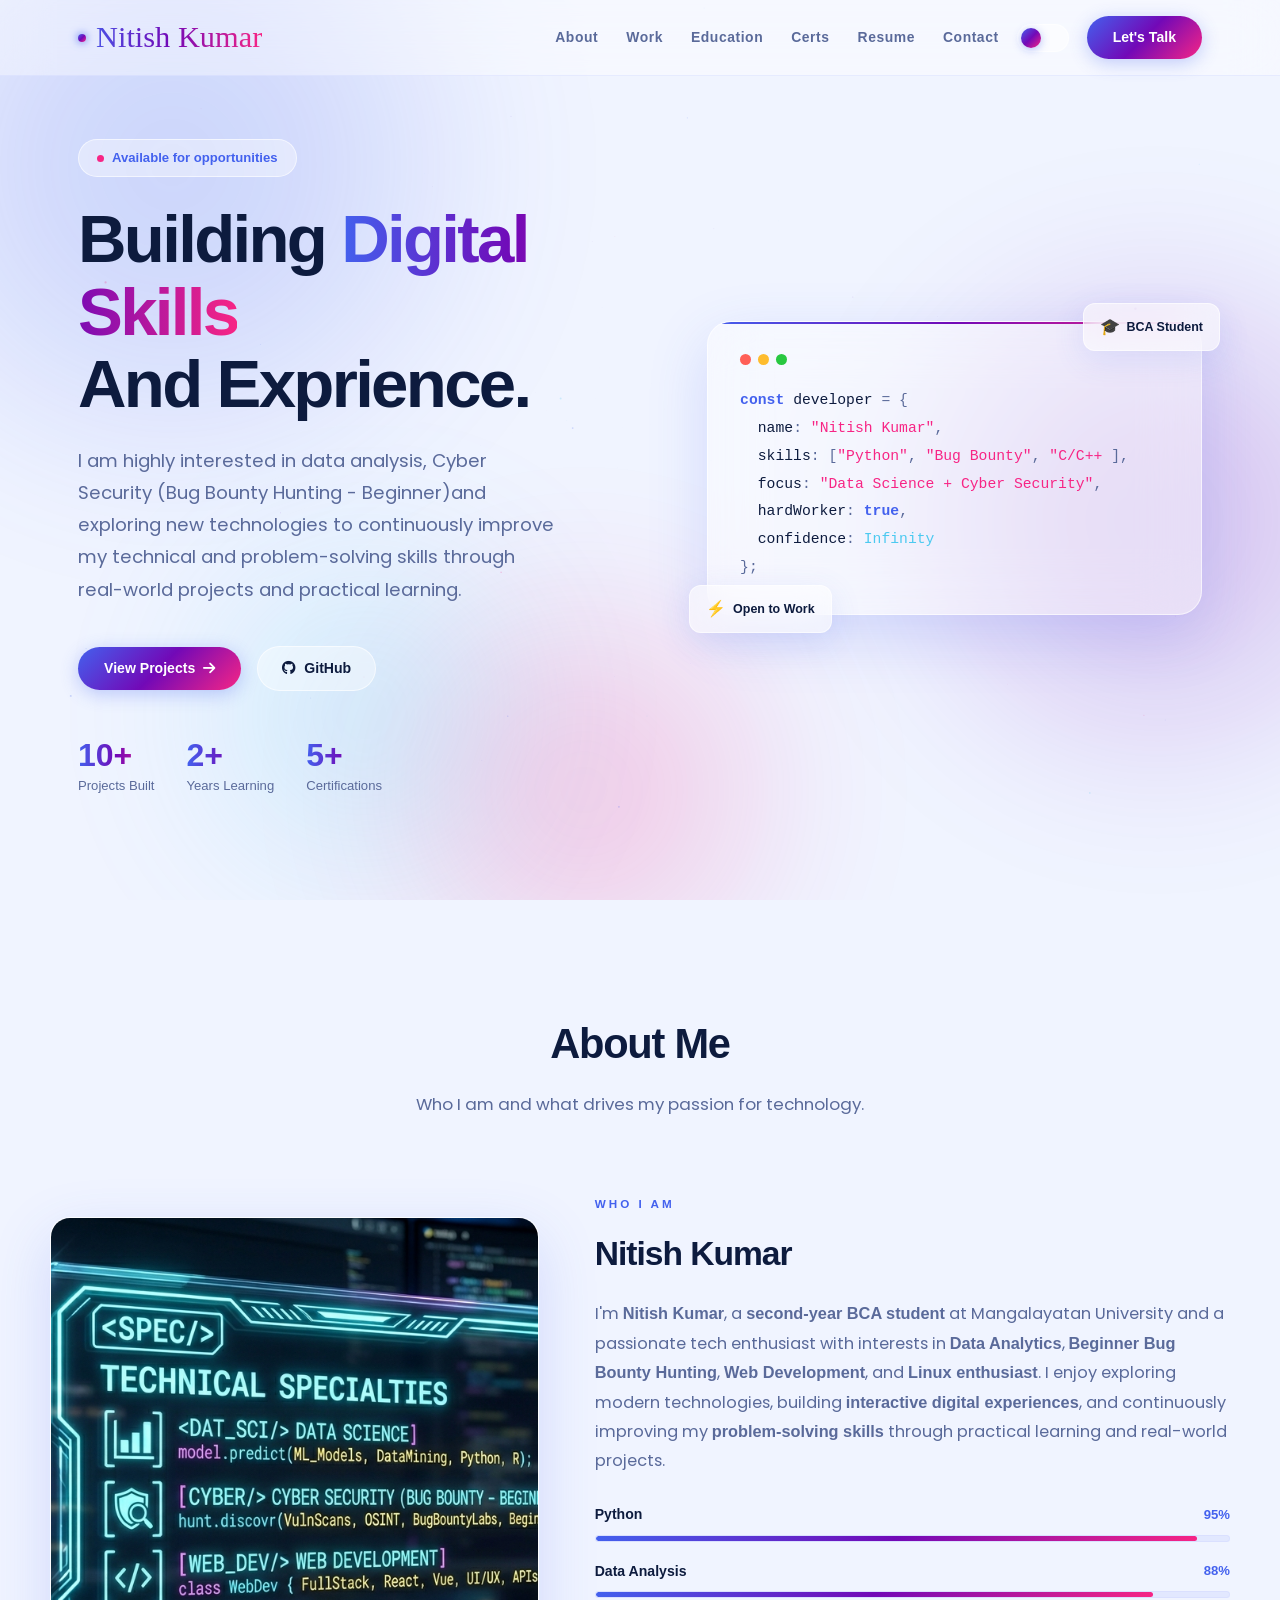
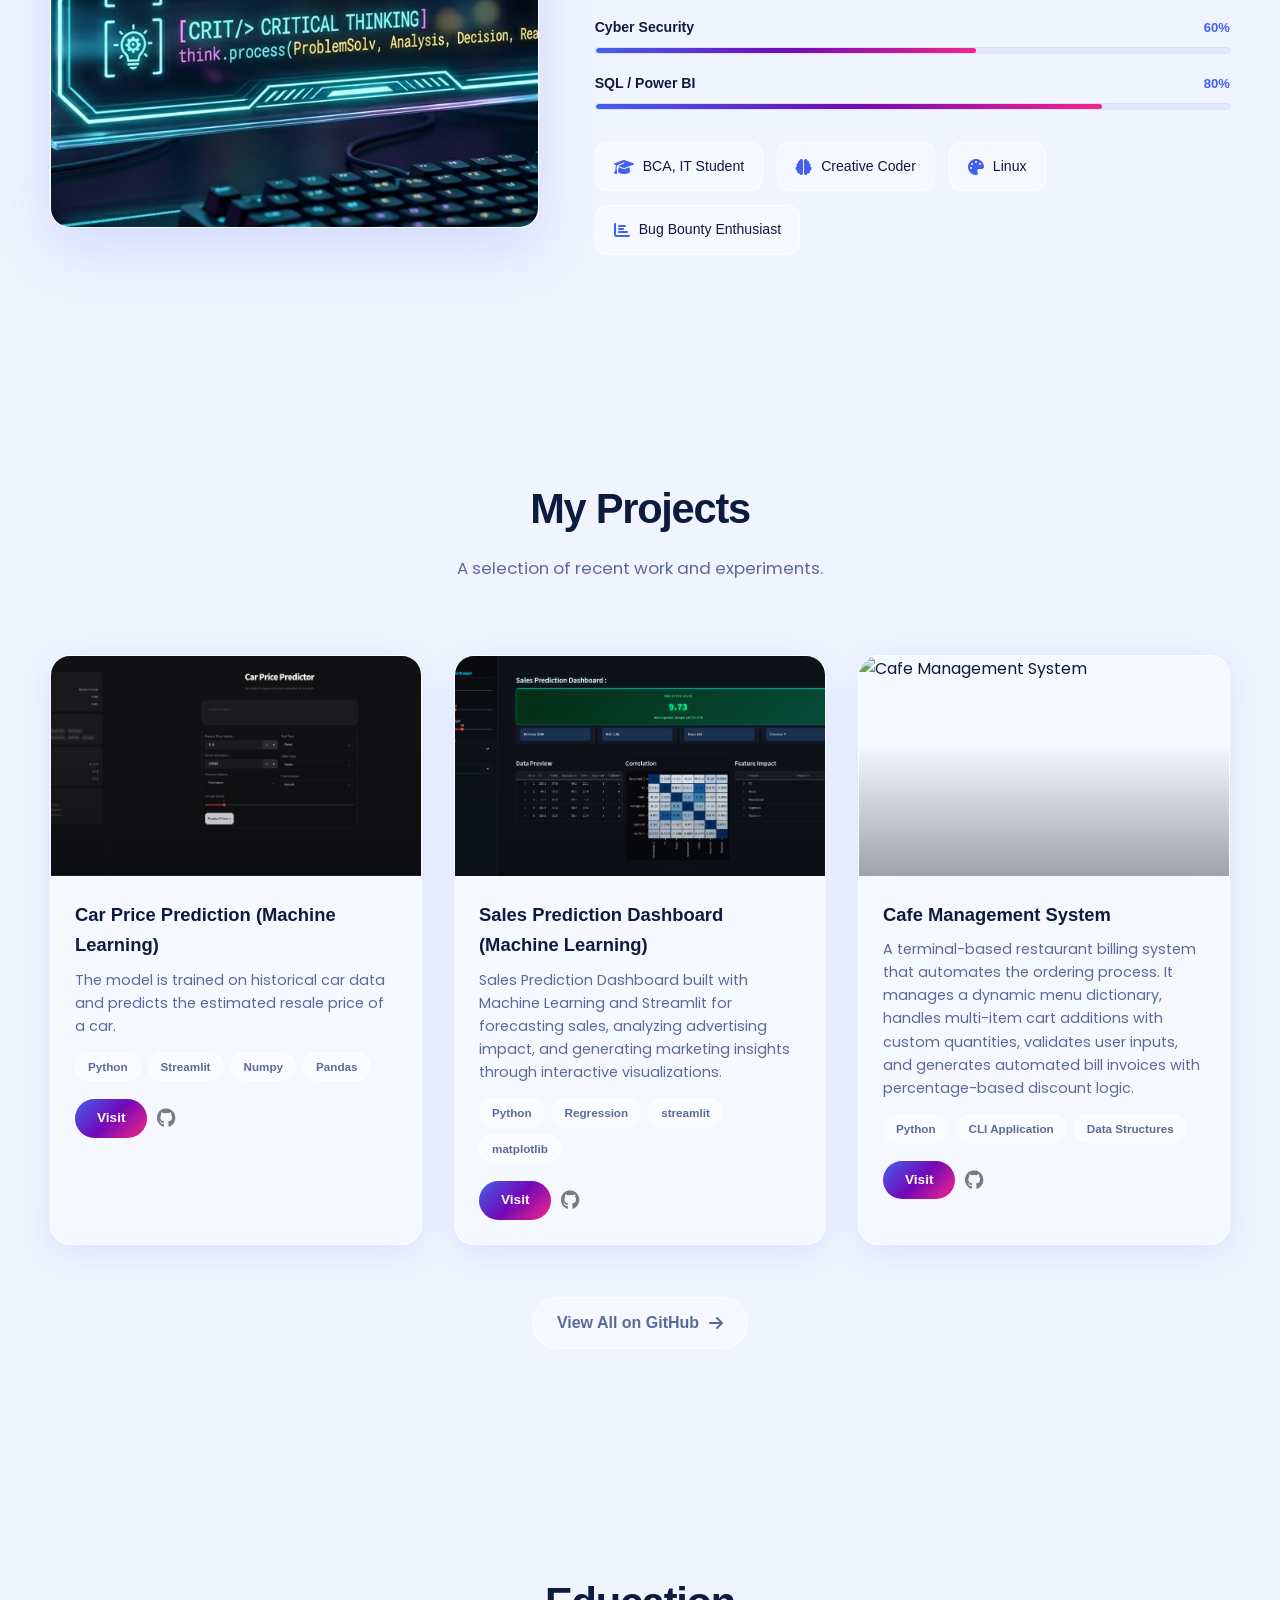
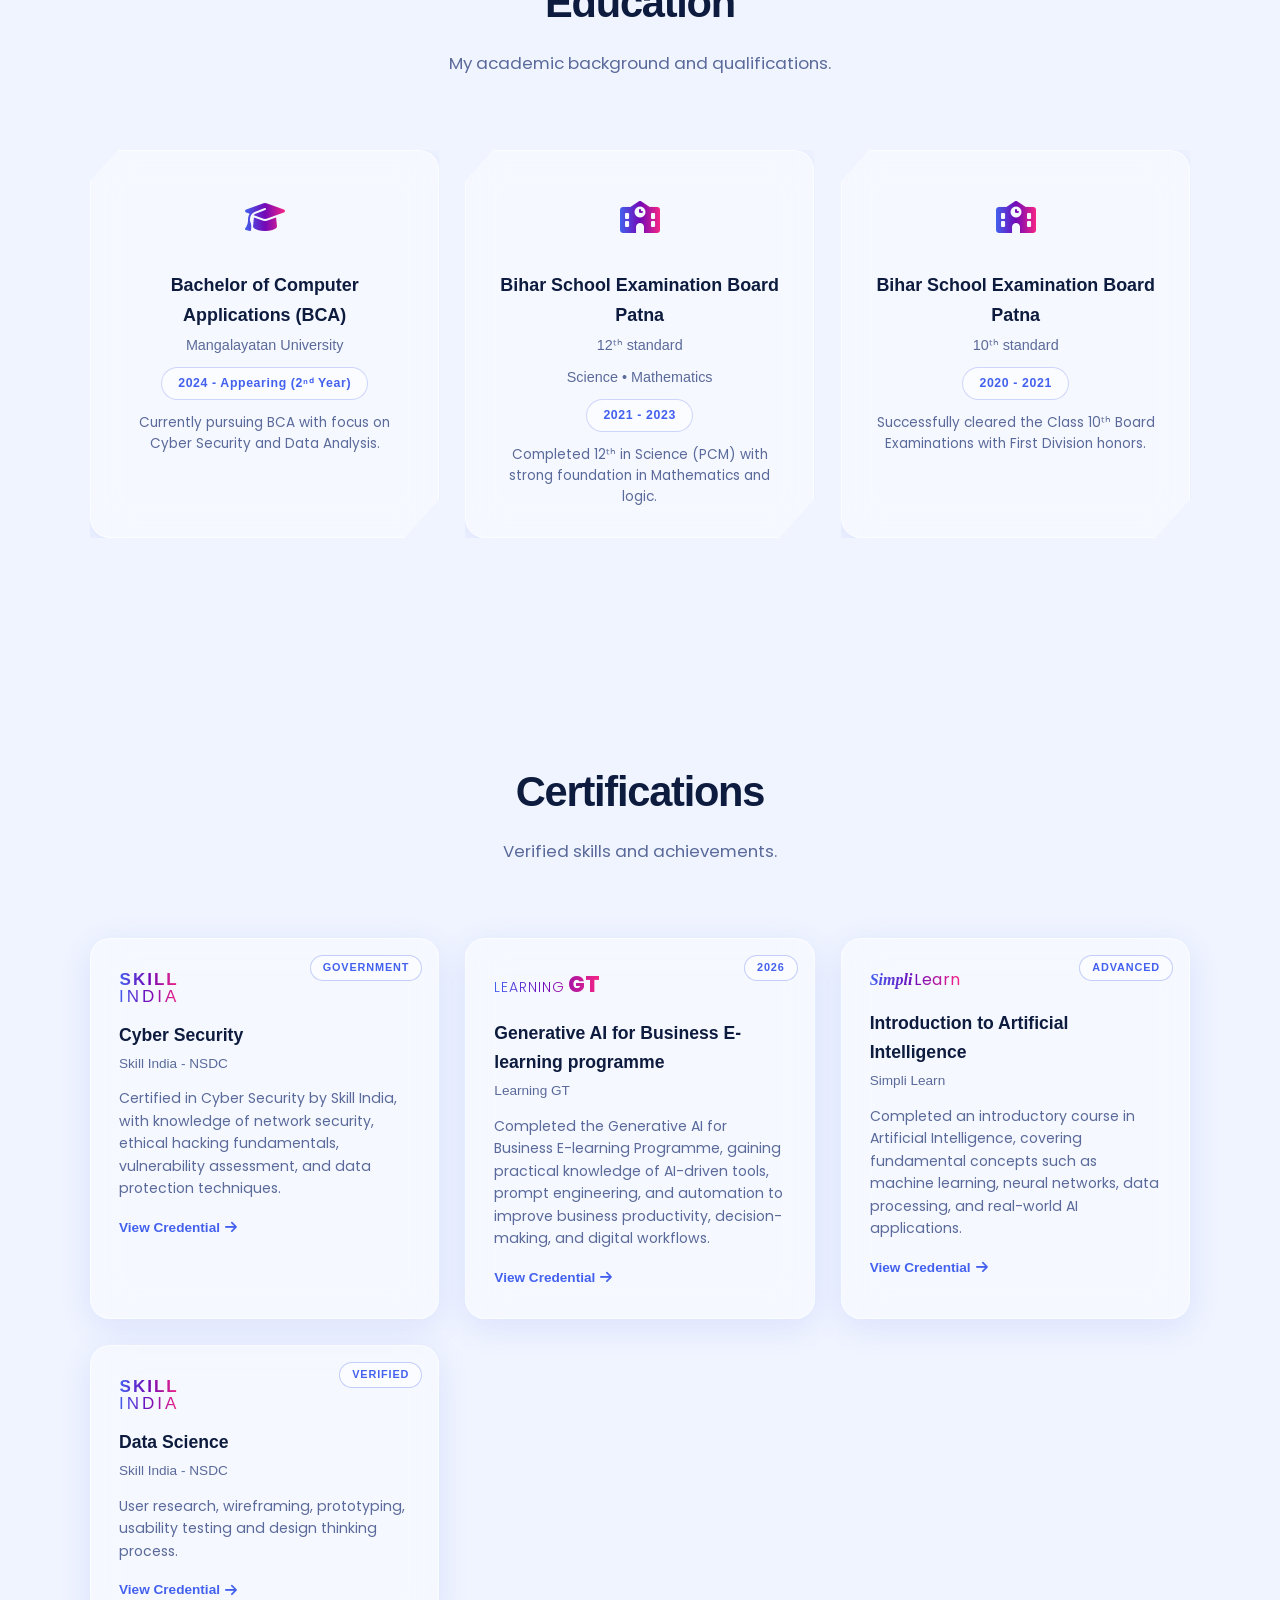
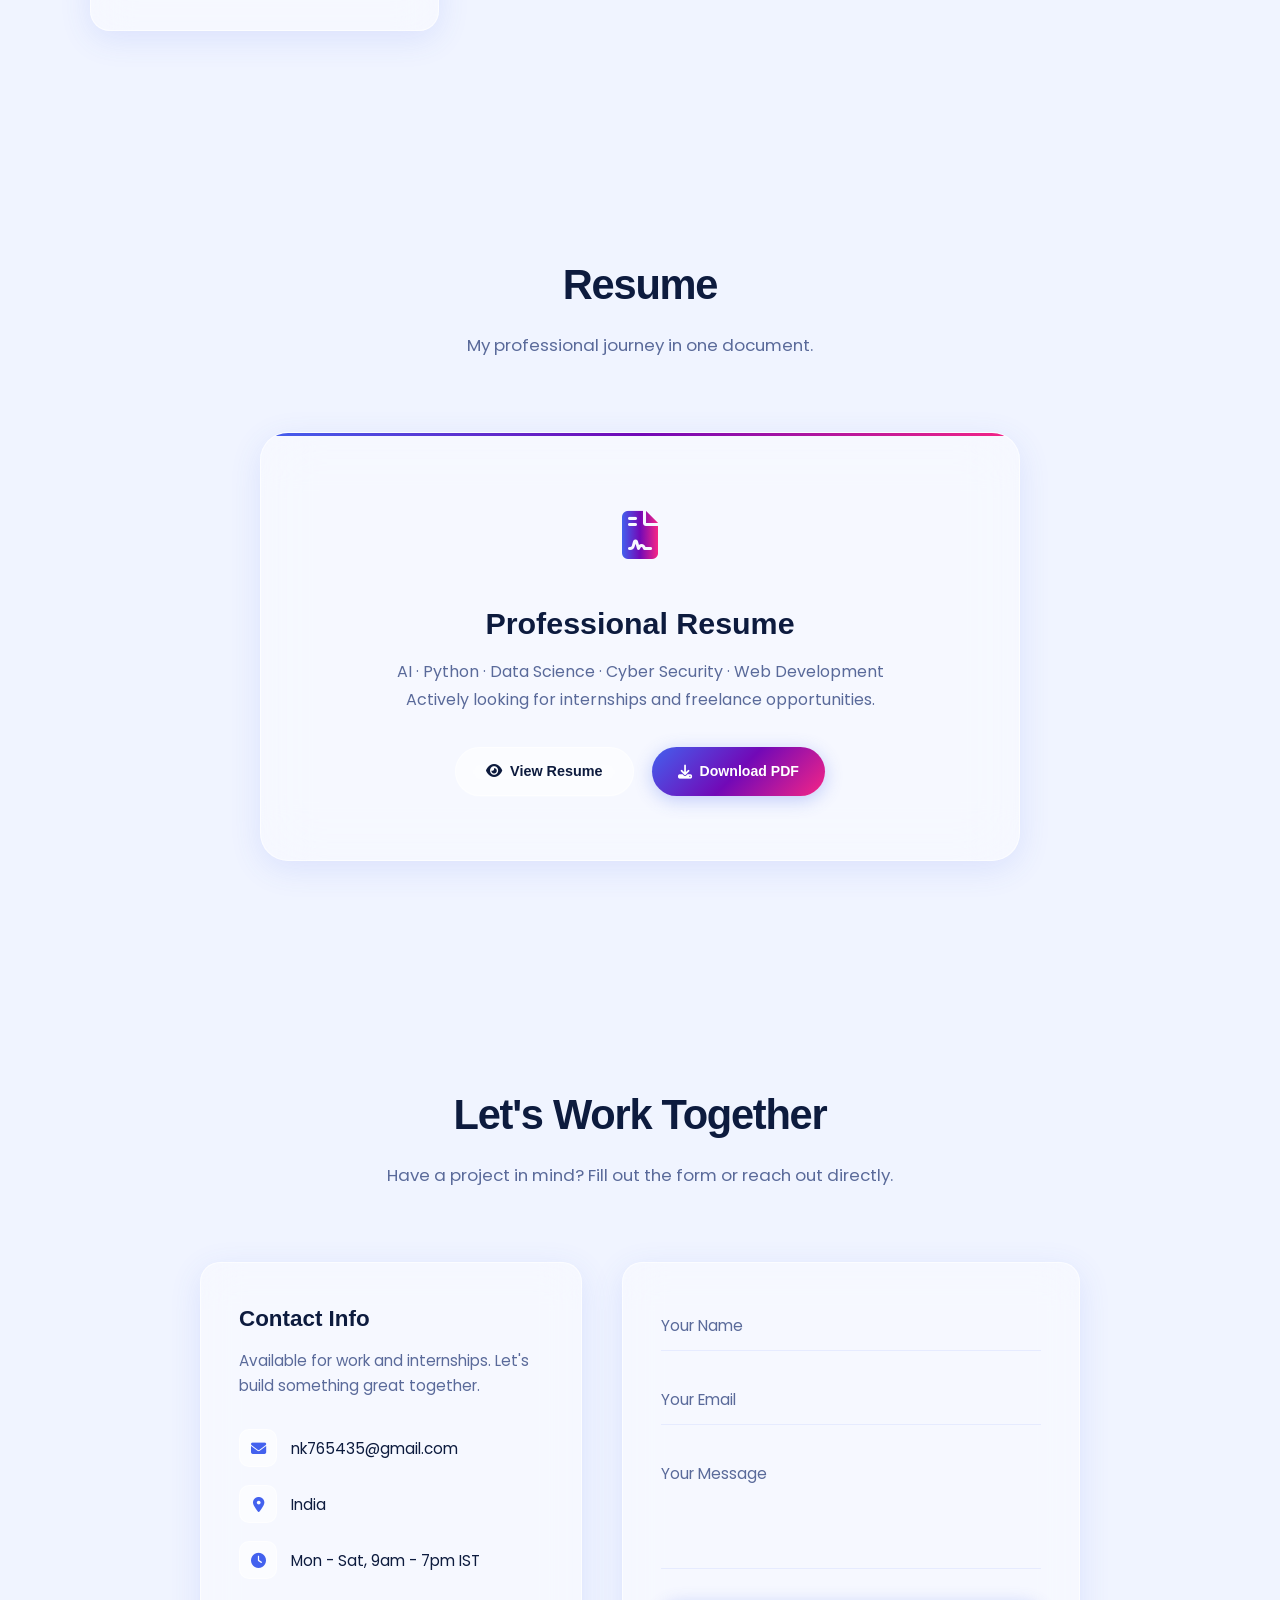
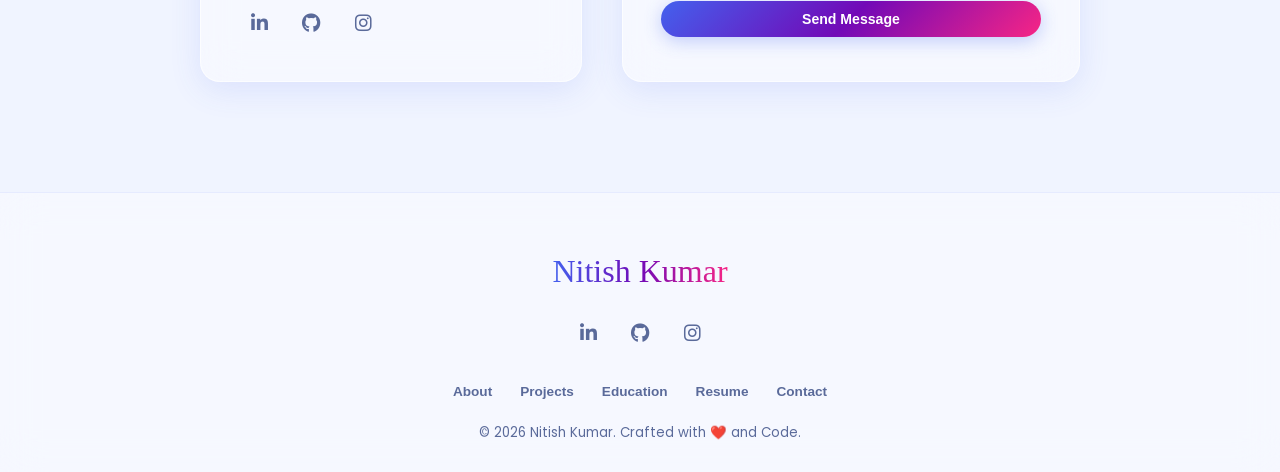
==== commit 84558c1e: "Update resume link to point to the correct path" ====
--- a/index.html
+++ b/index.html
@@ -370,7 +370,7 @@
       Actively looking for internships and freelance opportunities.
     </p>
     <div class="resume-actions">
-      <a href="/index.html" target="_blank" class="btn-outline">
+      <a href="resume/index.html" target="_blank" class="btn-outline">
         <i class="fas fa-eye"></i> View Resume
       </a>
       <a href="download/Nitish kumar.pdf" download="Nitish_Kumar_Resume.pdf" class="btn-cta">
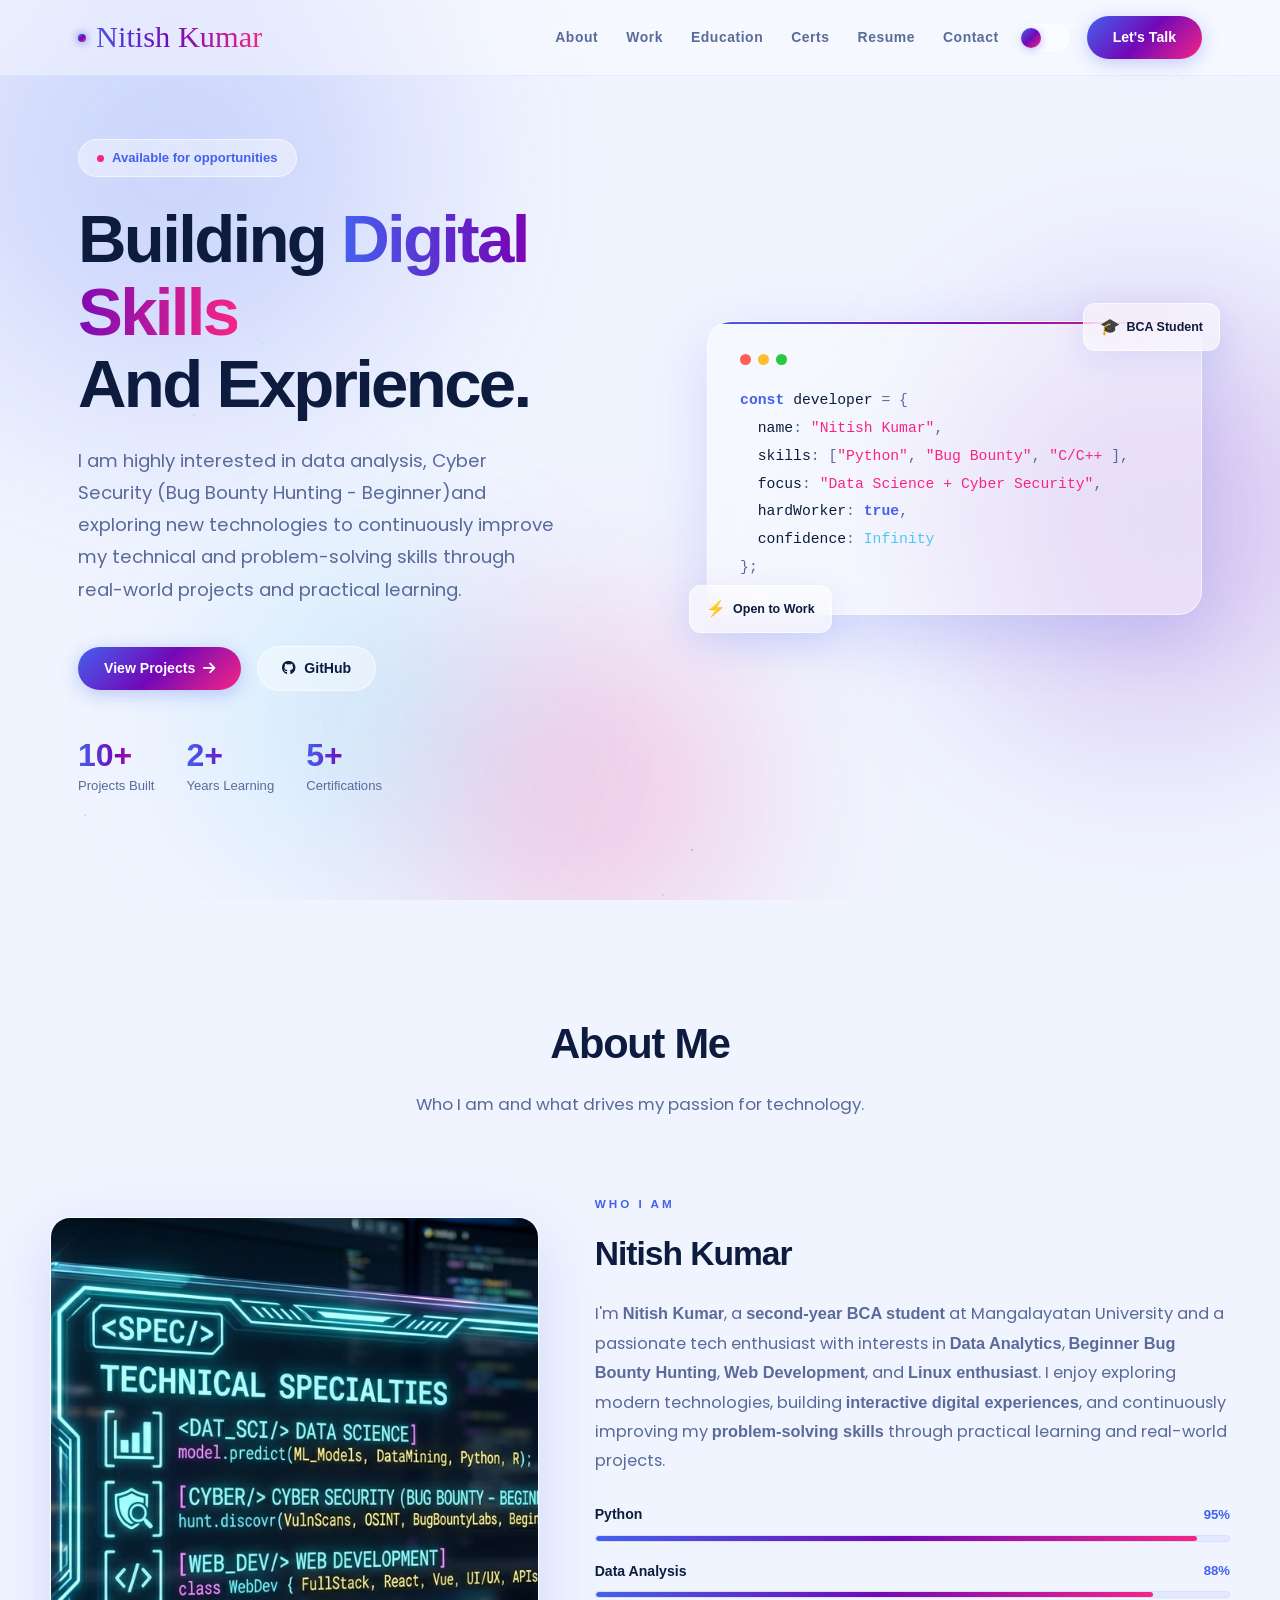
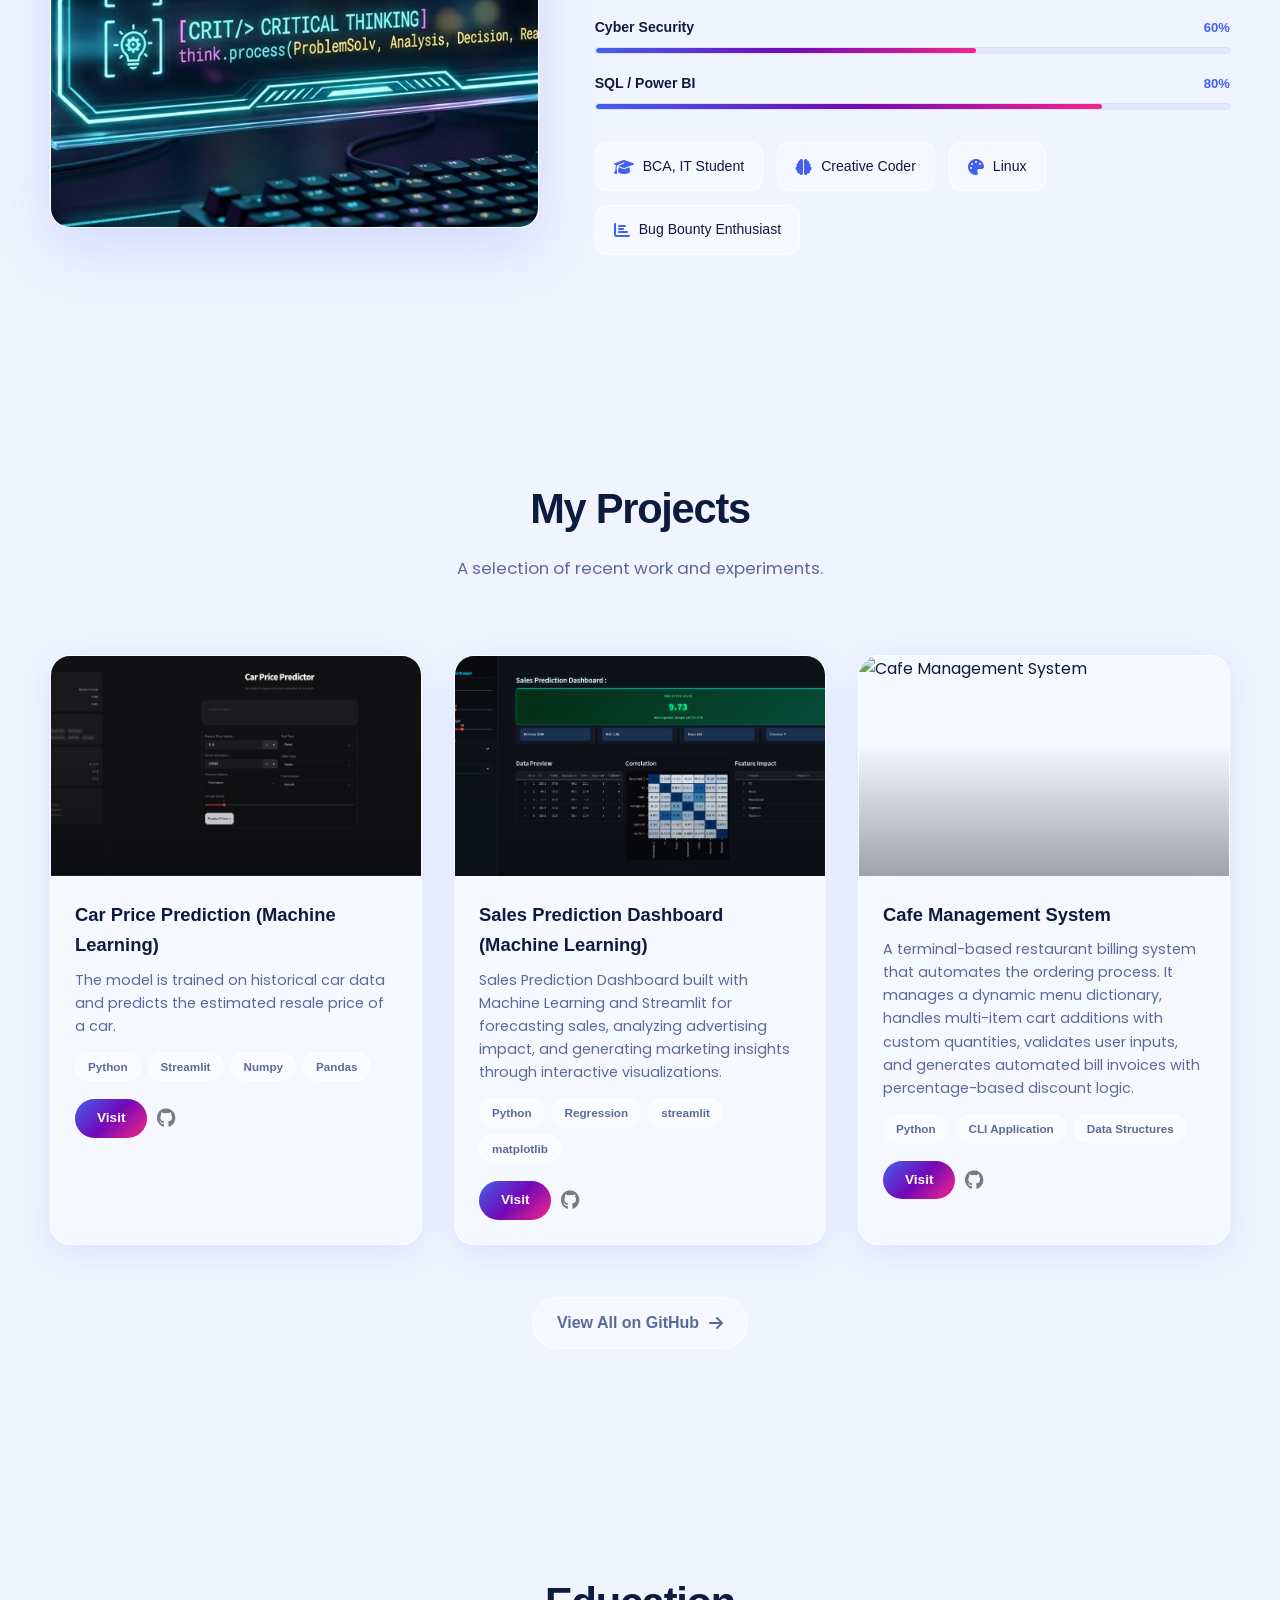
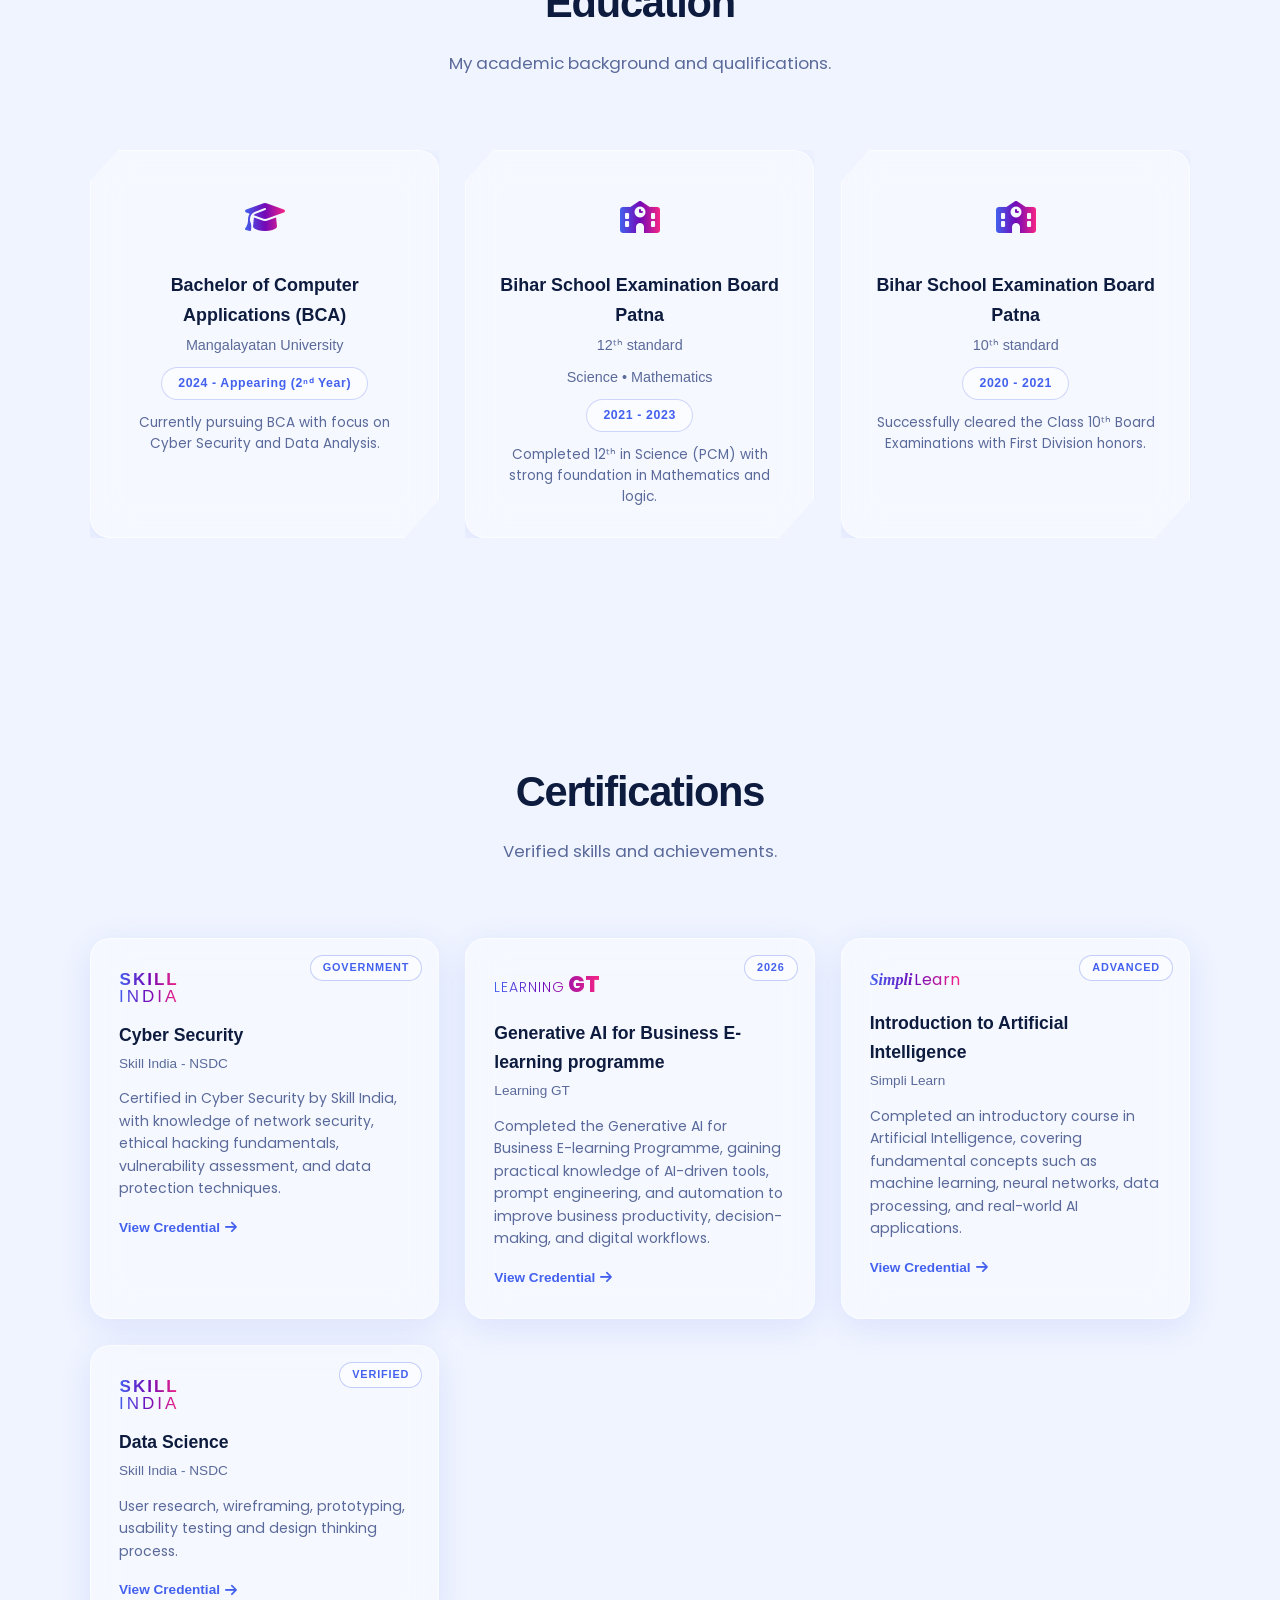
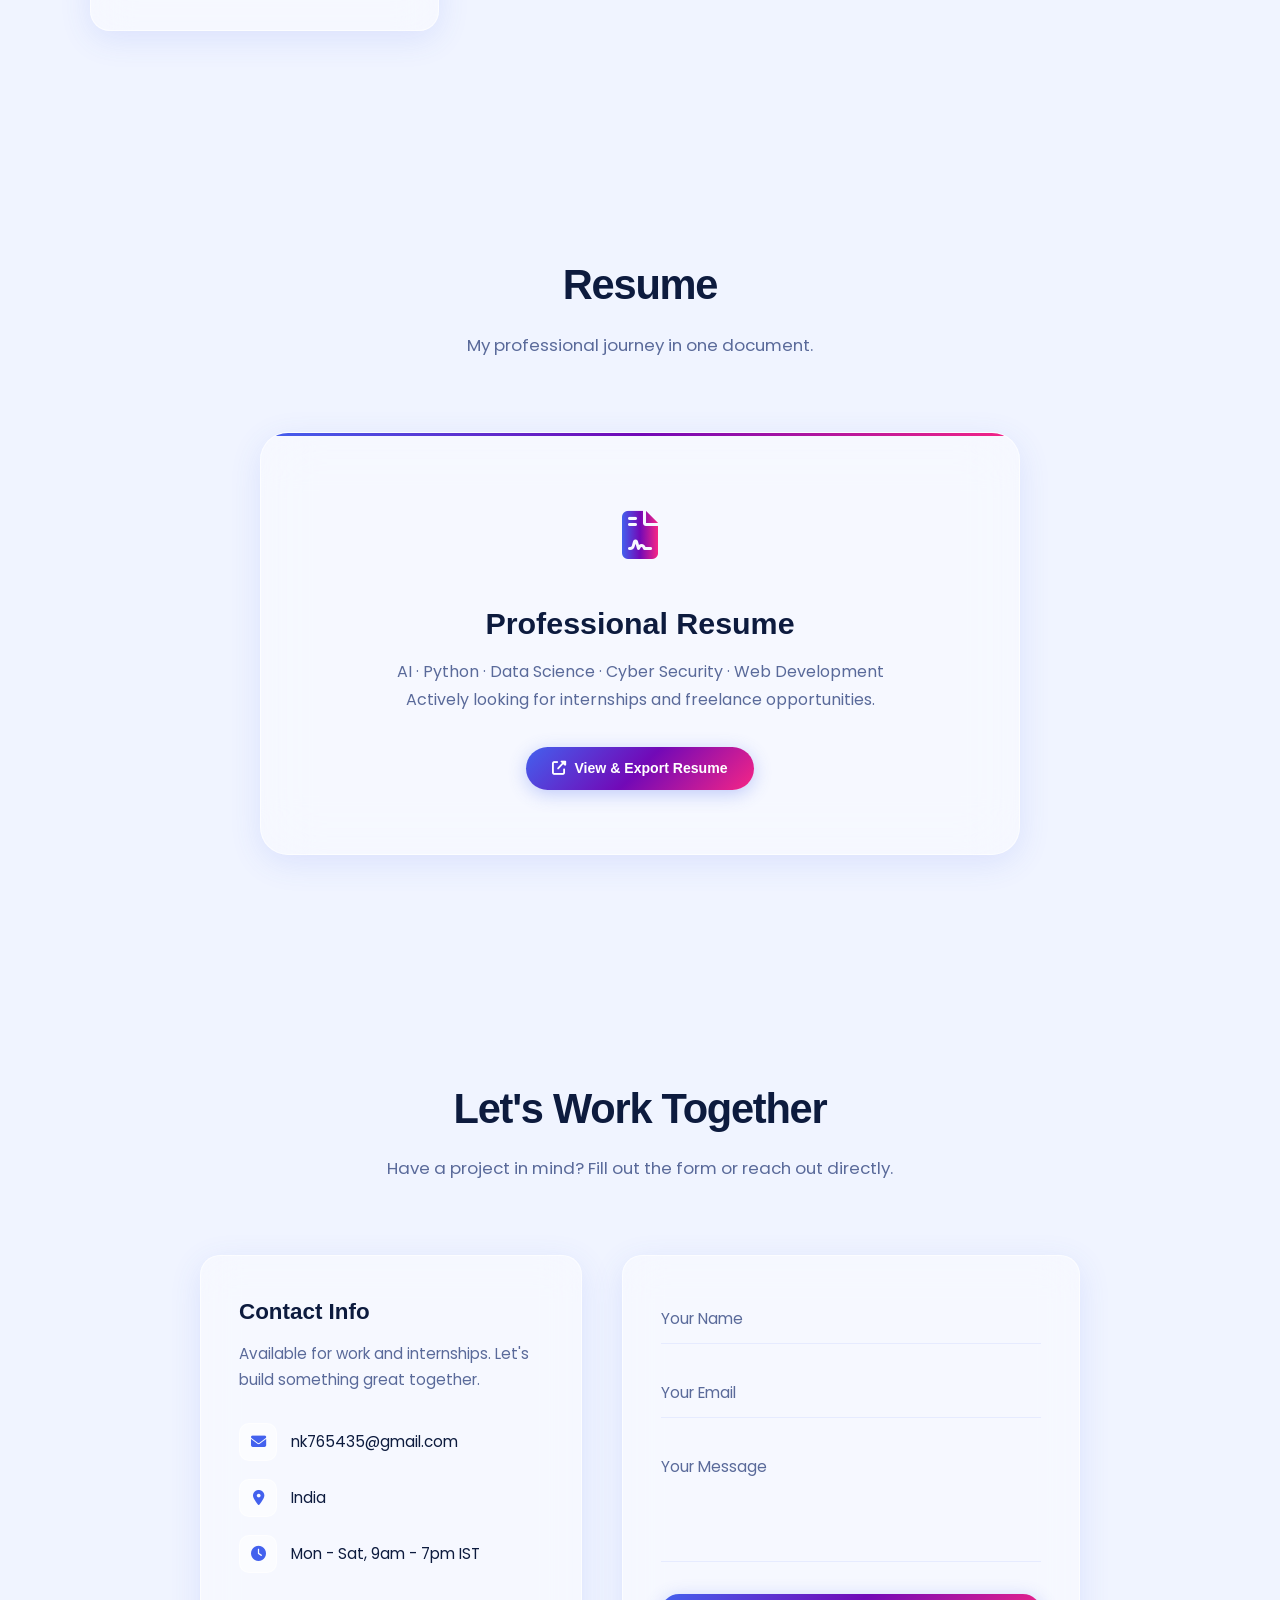
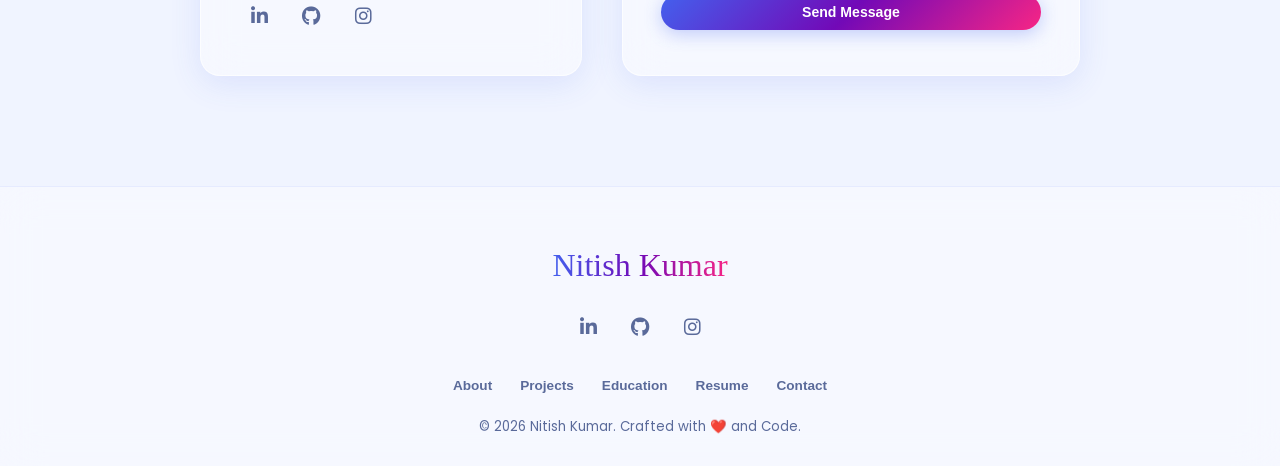
==== commit 682e9e29: "Modify resume actions in index.html Updated resume link and removed PDF download option." ====
--- a/index.html
+++ b/index.html
@@ -370,11 +370,9 @@
       Actively looking for internships and freelance opportunities.
     </p>
     <div class="resume-actions">
-      <a href="resume/index.html" target="_blank" class="btn-outline">
-        <i class="fas fa-eye"></i> View Resume
-      </a>
-      <a href="download/Nitish kumar.pdf" download="Nitish_Kumar_Resume.pdf" class="btn-cta">
-        <i class="fas fa-download"></i> Download PDF
+      <!-- Direct Link to your Resume HTML Page -->
+      <a href="resume/index.html" target="_blank" class="btn-cta">
+        <i class="fas fa-external-link-alt"></i> View & Export Resume
       </a>
     </div>
   </div>
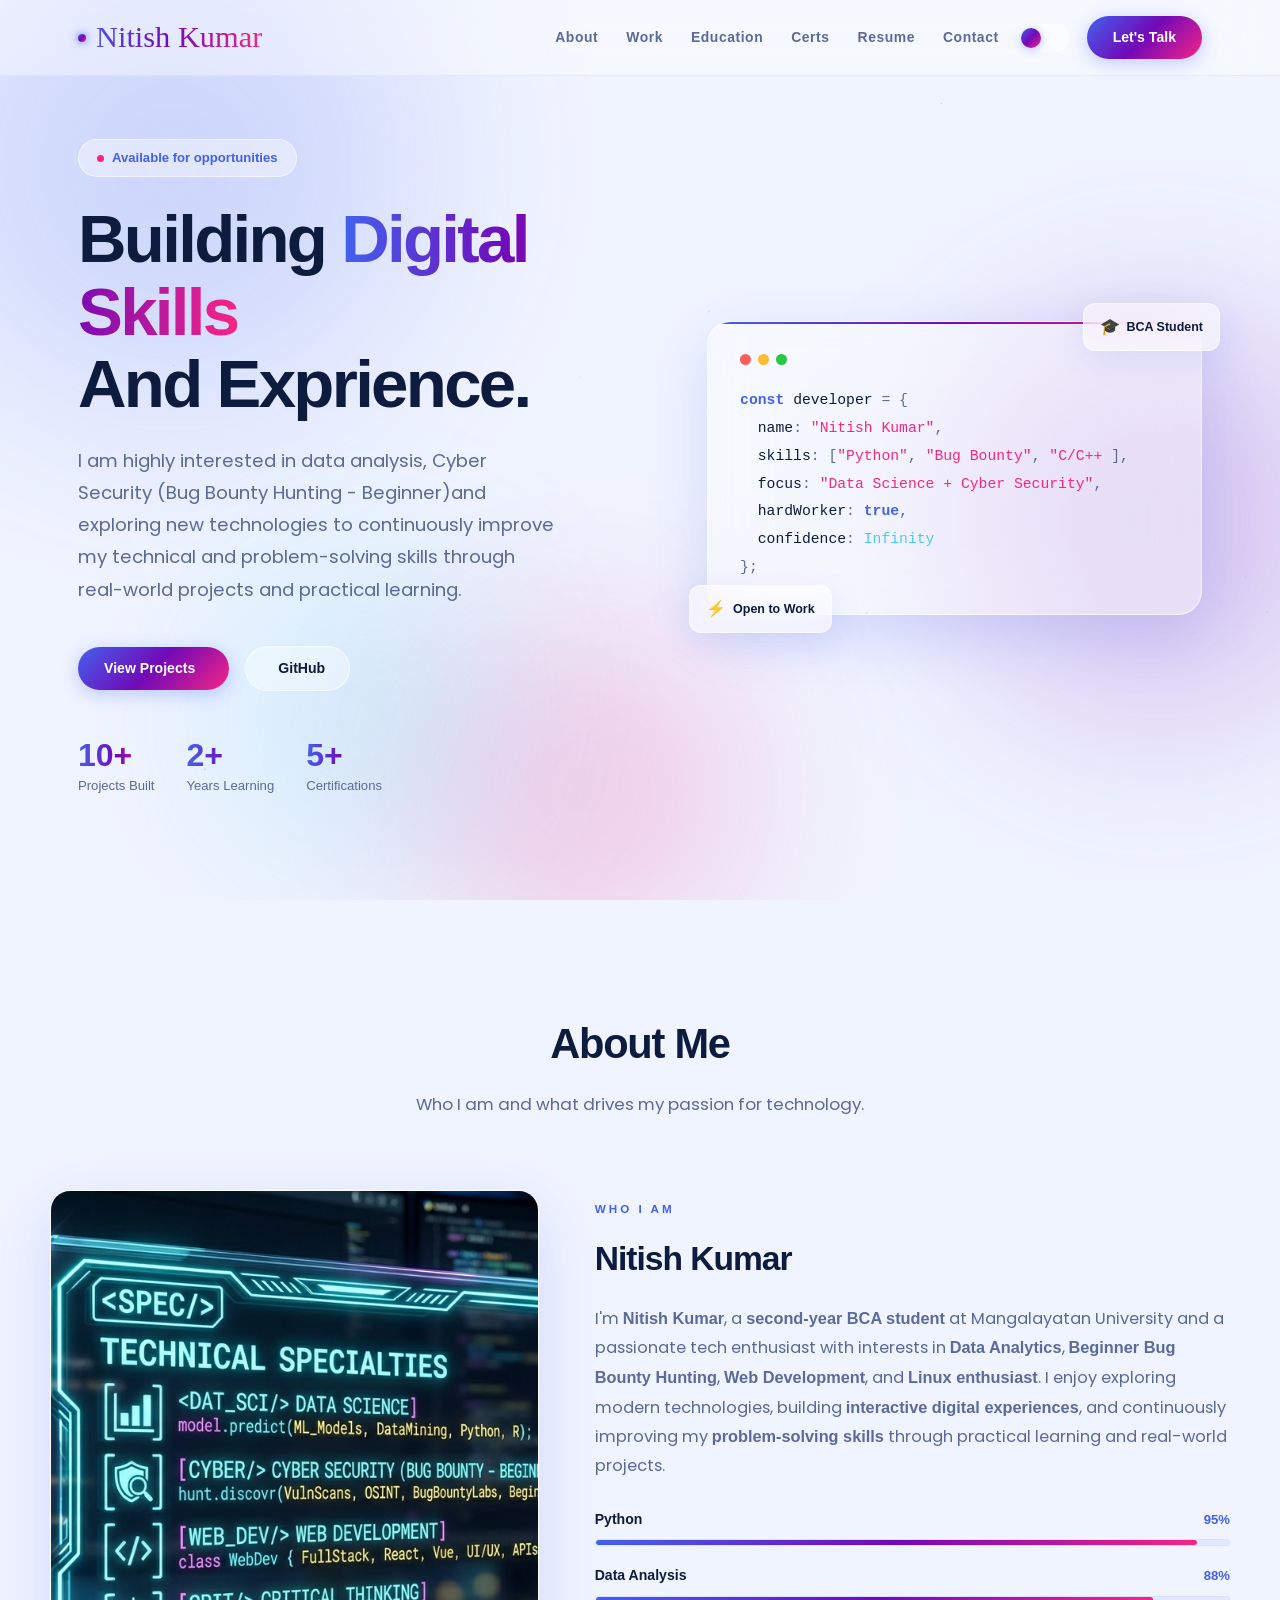
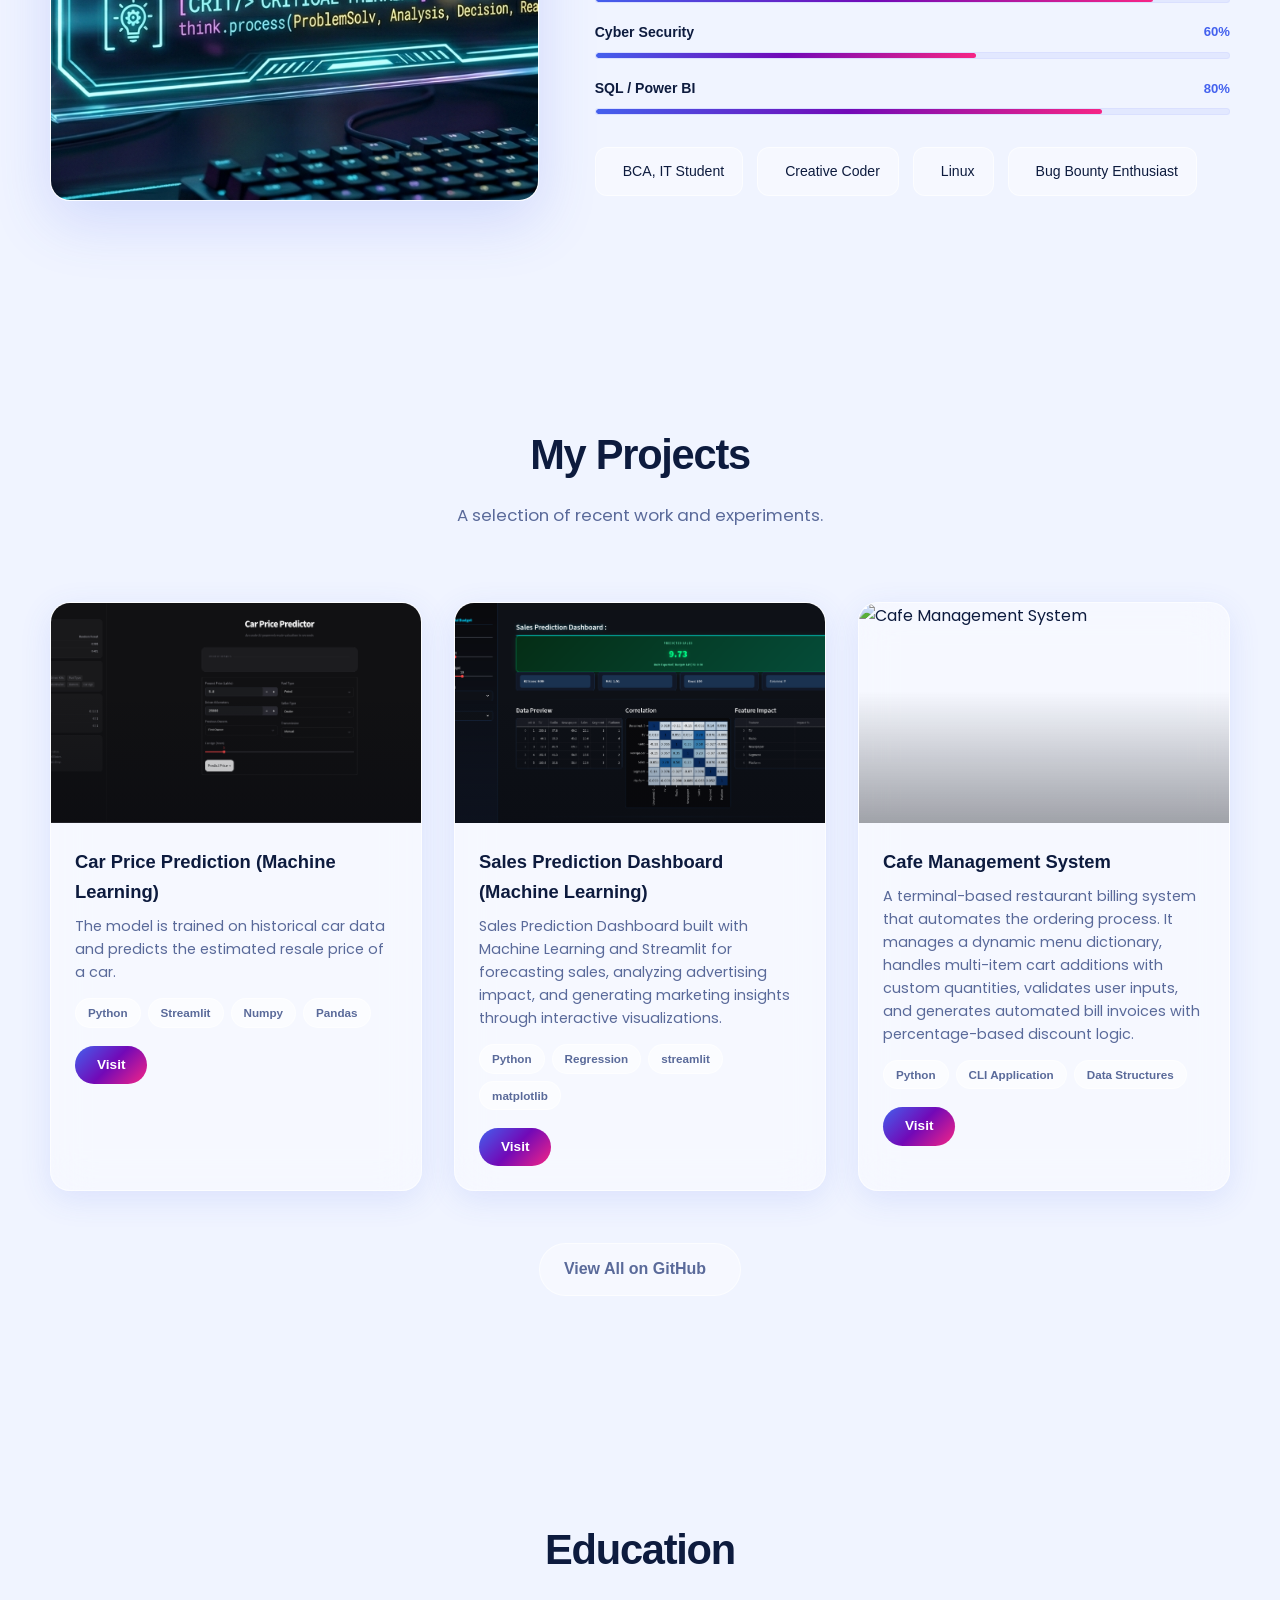
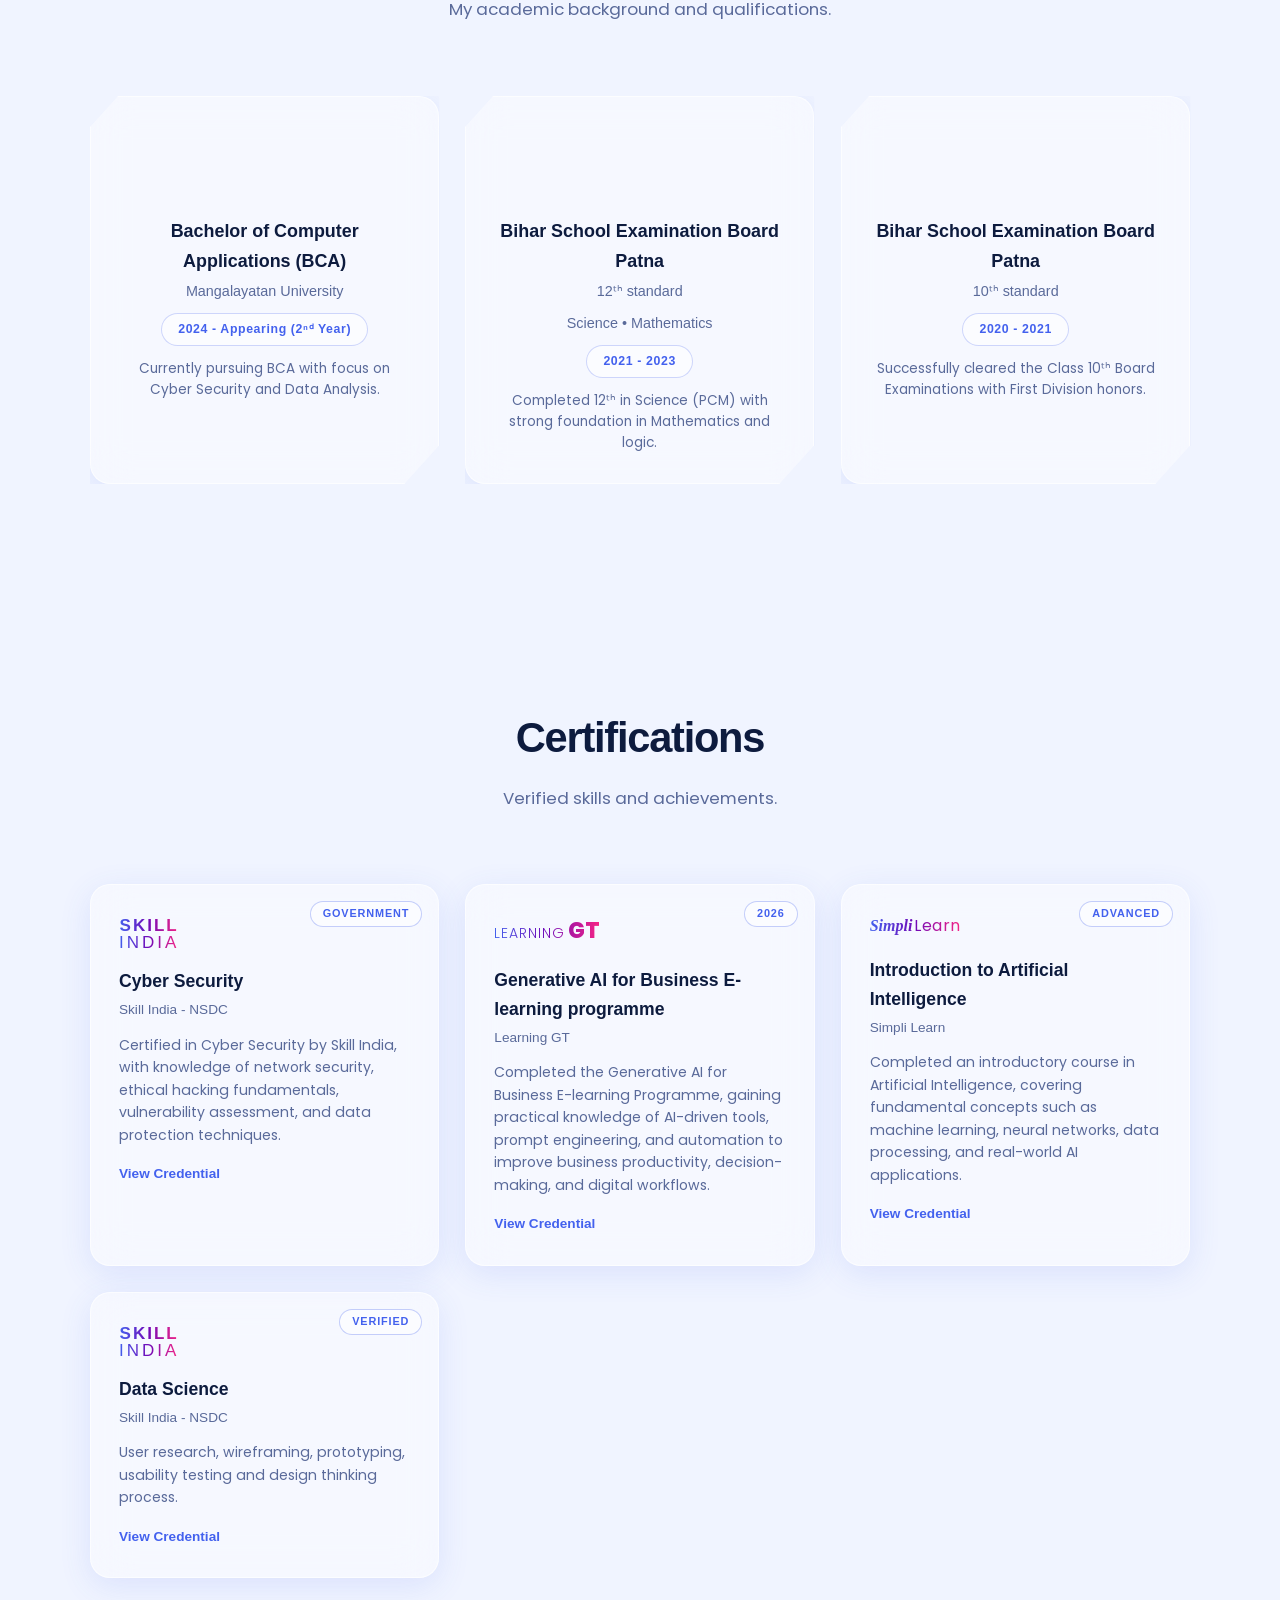
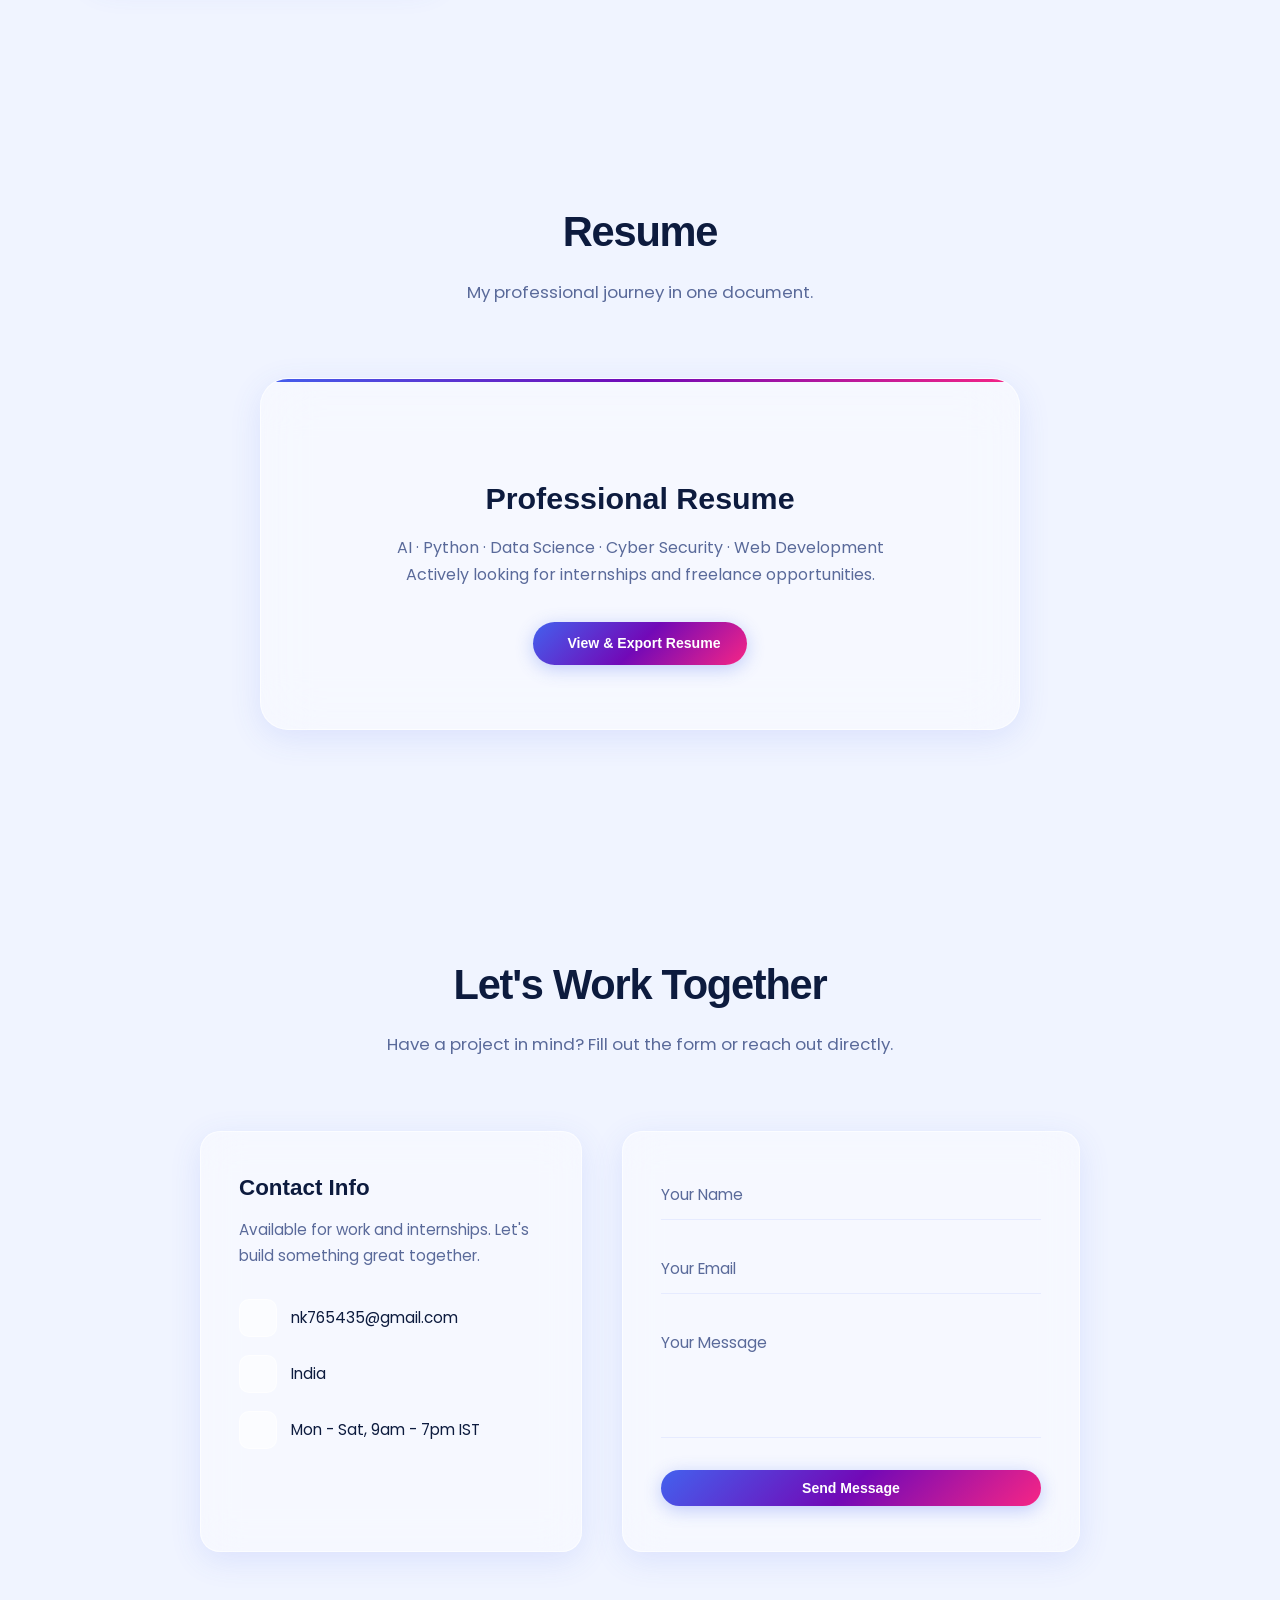
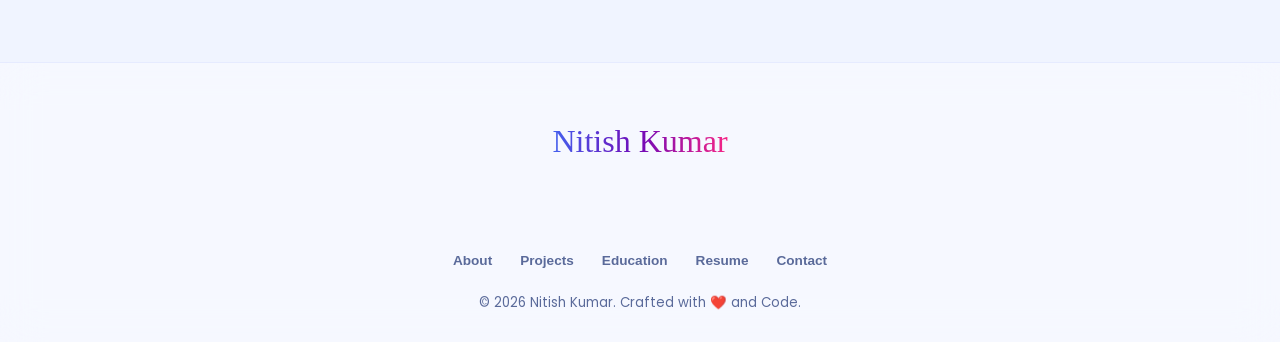
==== commit b789fed5: "Update index.html" ====
--- a/index.html
+++ b/index.html
@@ -5,7 +5,7 @@
 <meta name="viewport" content="width=device-width, initial-scale=1.0">
 <title>Nitish Kumar | Protfolio Web</title>
 <link href="https://fonts.googleapis.com/css2?family=Poppins:wght@300;400;500;600;700;800;900&family=Space+Grotesk:wght@300;400;500;600;700&family=Dancing+Script:wght@400;500;600;700&display=swap" rel="stylesheet">
-<link rel="stylesheet" href="https://cdnjs.cloudflare.com/ajax/libs/font-awesome/6.4.0/css/all.min.css">
+<link rel="icon" type="image/svg+xml" href="data:image/svg+xml,<svg xmlns='http://www.w3.org/2000/svg' viewBox='0 0 512 512'><path fill='%2310b981' d='M256 0L32 112v288L256 512l224-112V112L256 0zm0 84.7l150.3 75.2L256 235.1 105.7 159.9 256 84.7zM76.8 178.6L232 256.2V427.3L76.8 349.7V178.6zm358.4 171.1L280 427.3V256.2l155.2-77.6v171.1z'/></svg>">
 <script src="https://cdnjs.cloudflare.com/ajax/libs/gsap/3.12.5/gsap.min.js"></script>
 <script src="https://cdnjs.cloudflare.com/ajax/libs/gsap/3.12.5/ScrollTrigger.min.js"></script>
 <!-- ✅ EmailJS CDN - MOVED TO HEAD (BEFORE usage) -->
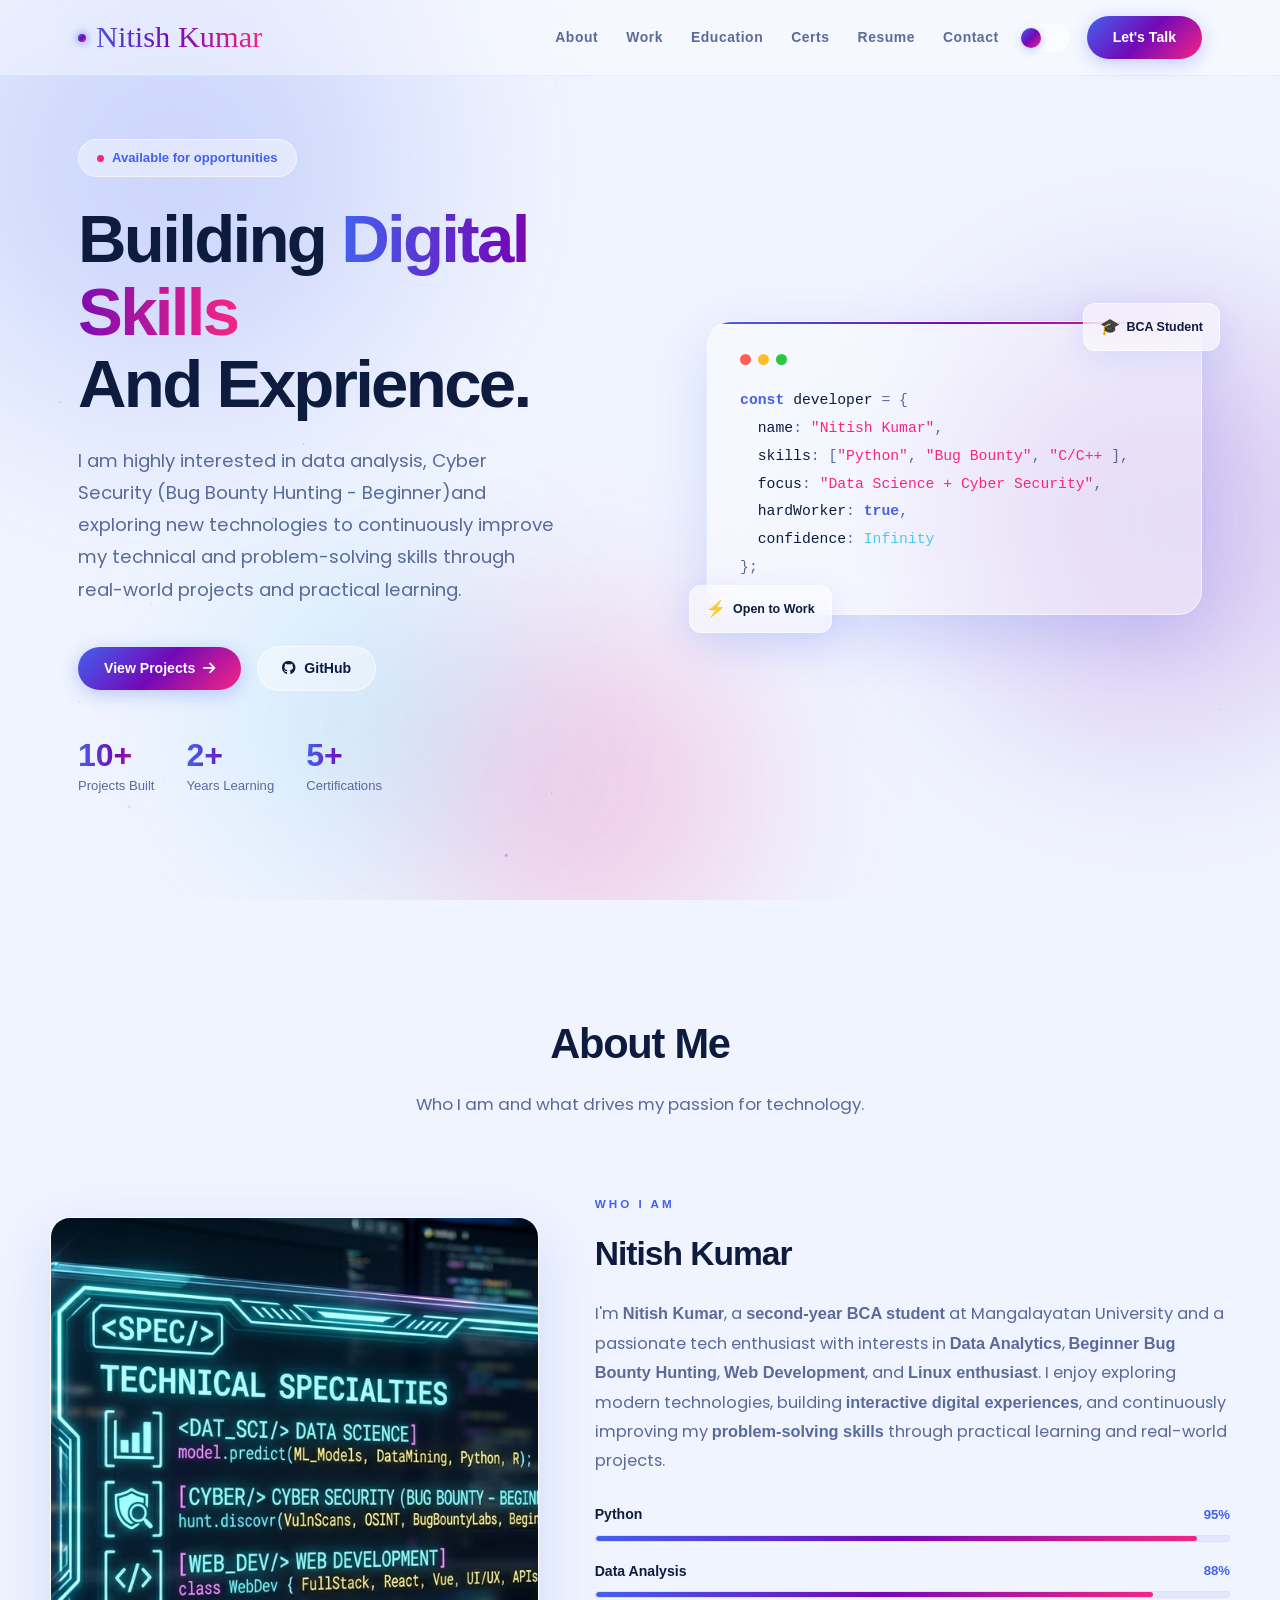
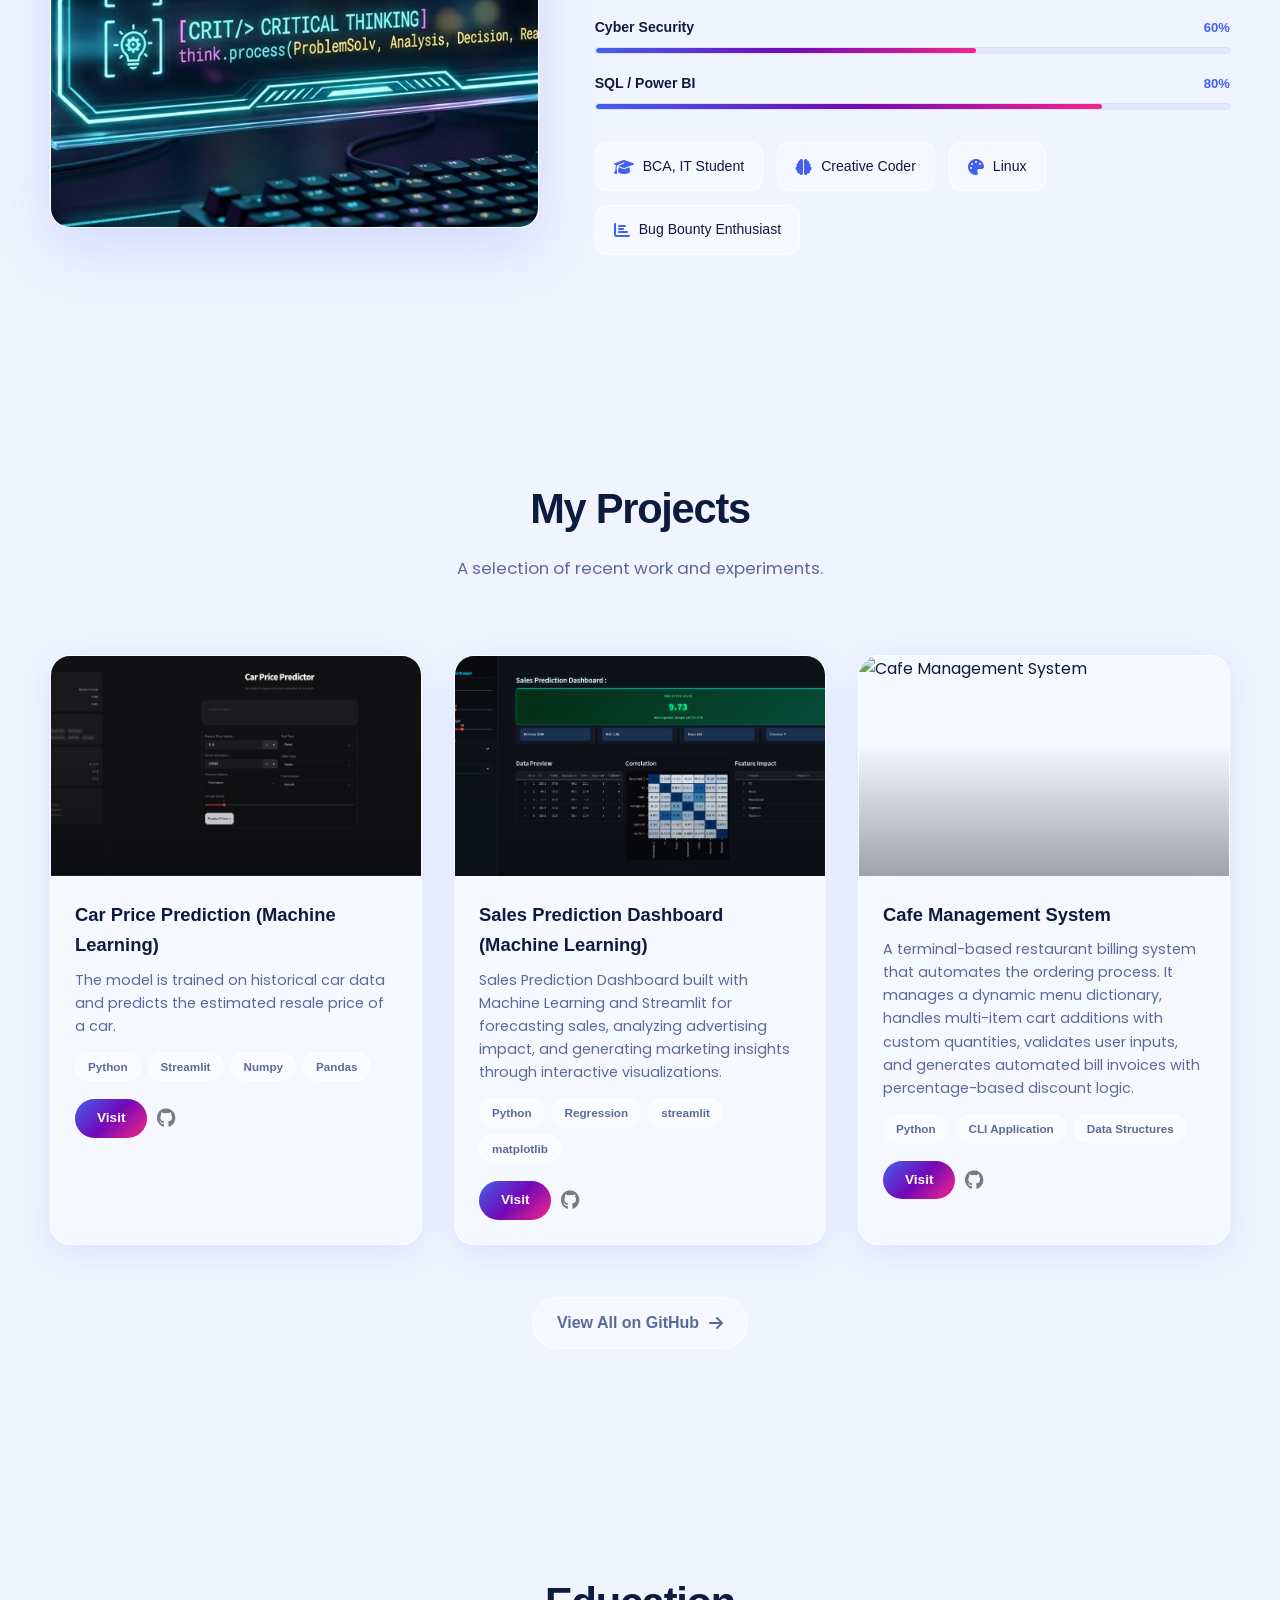
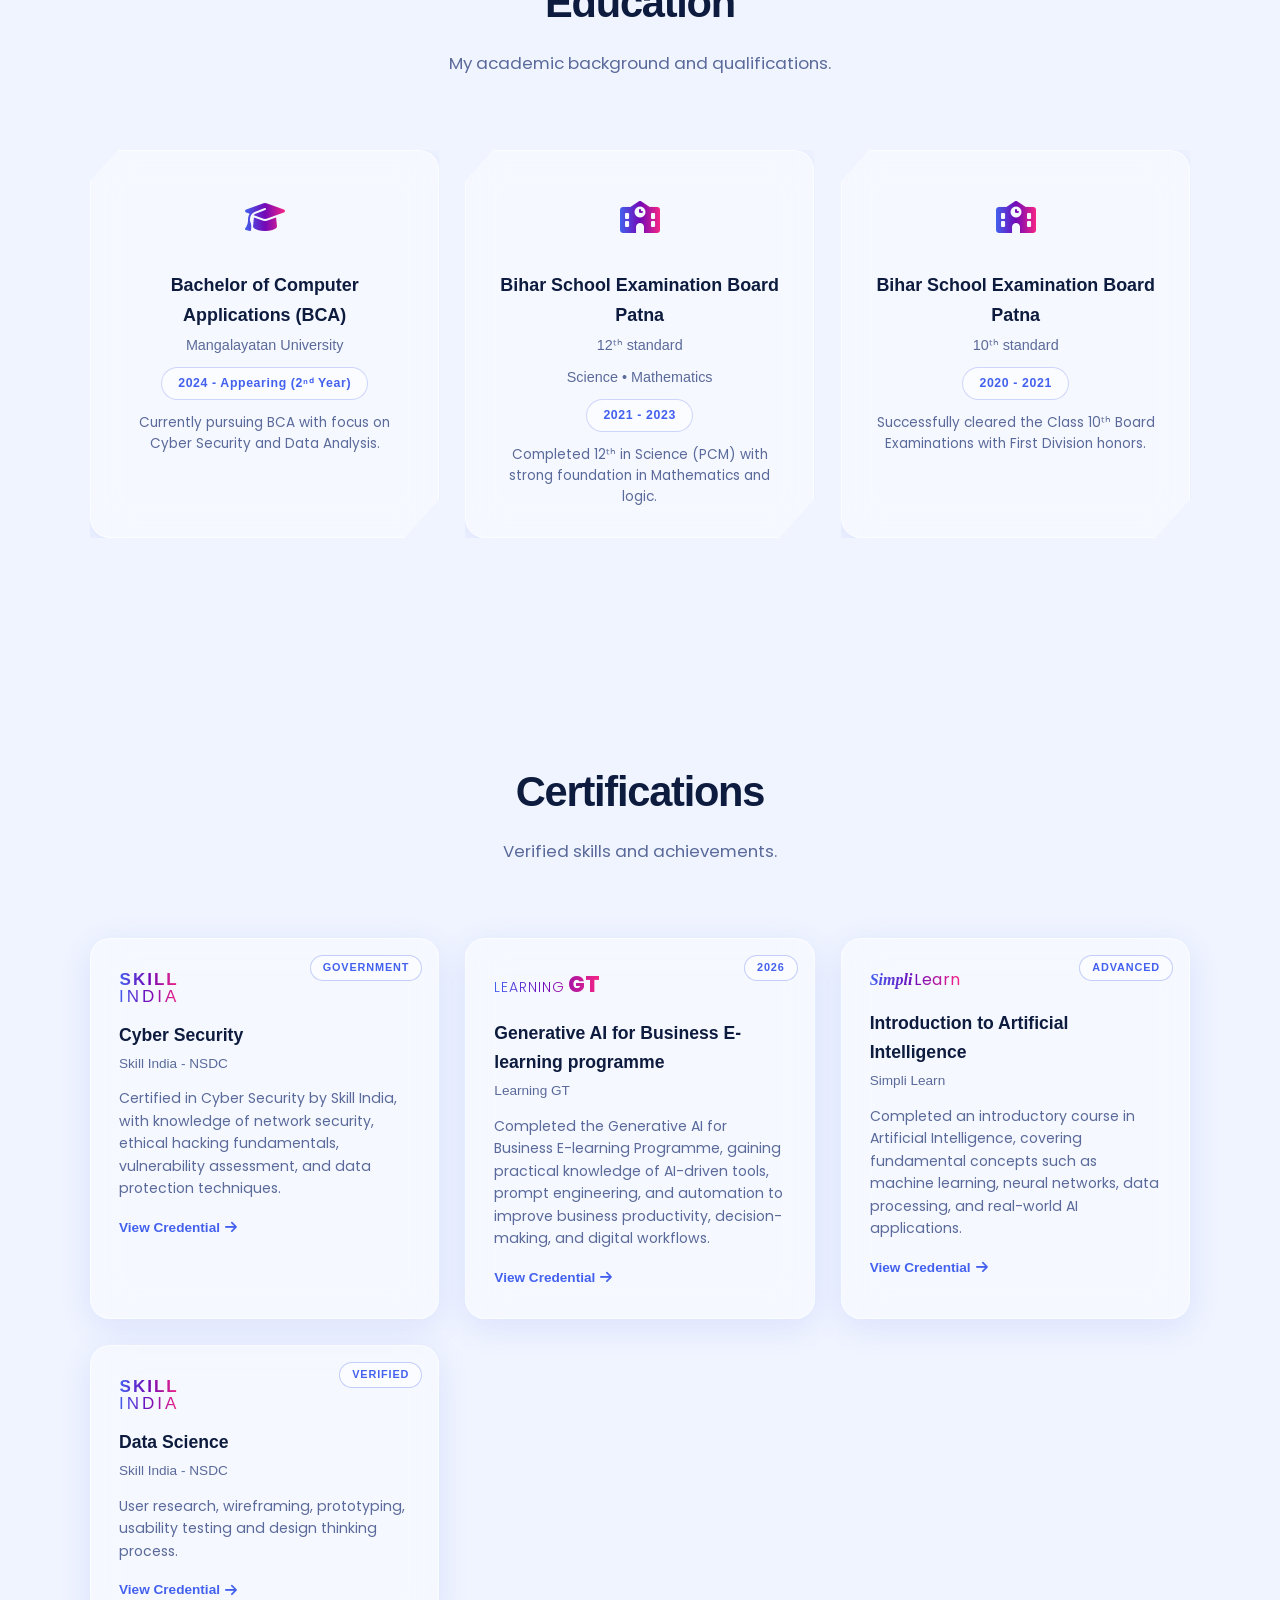
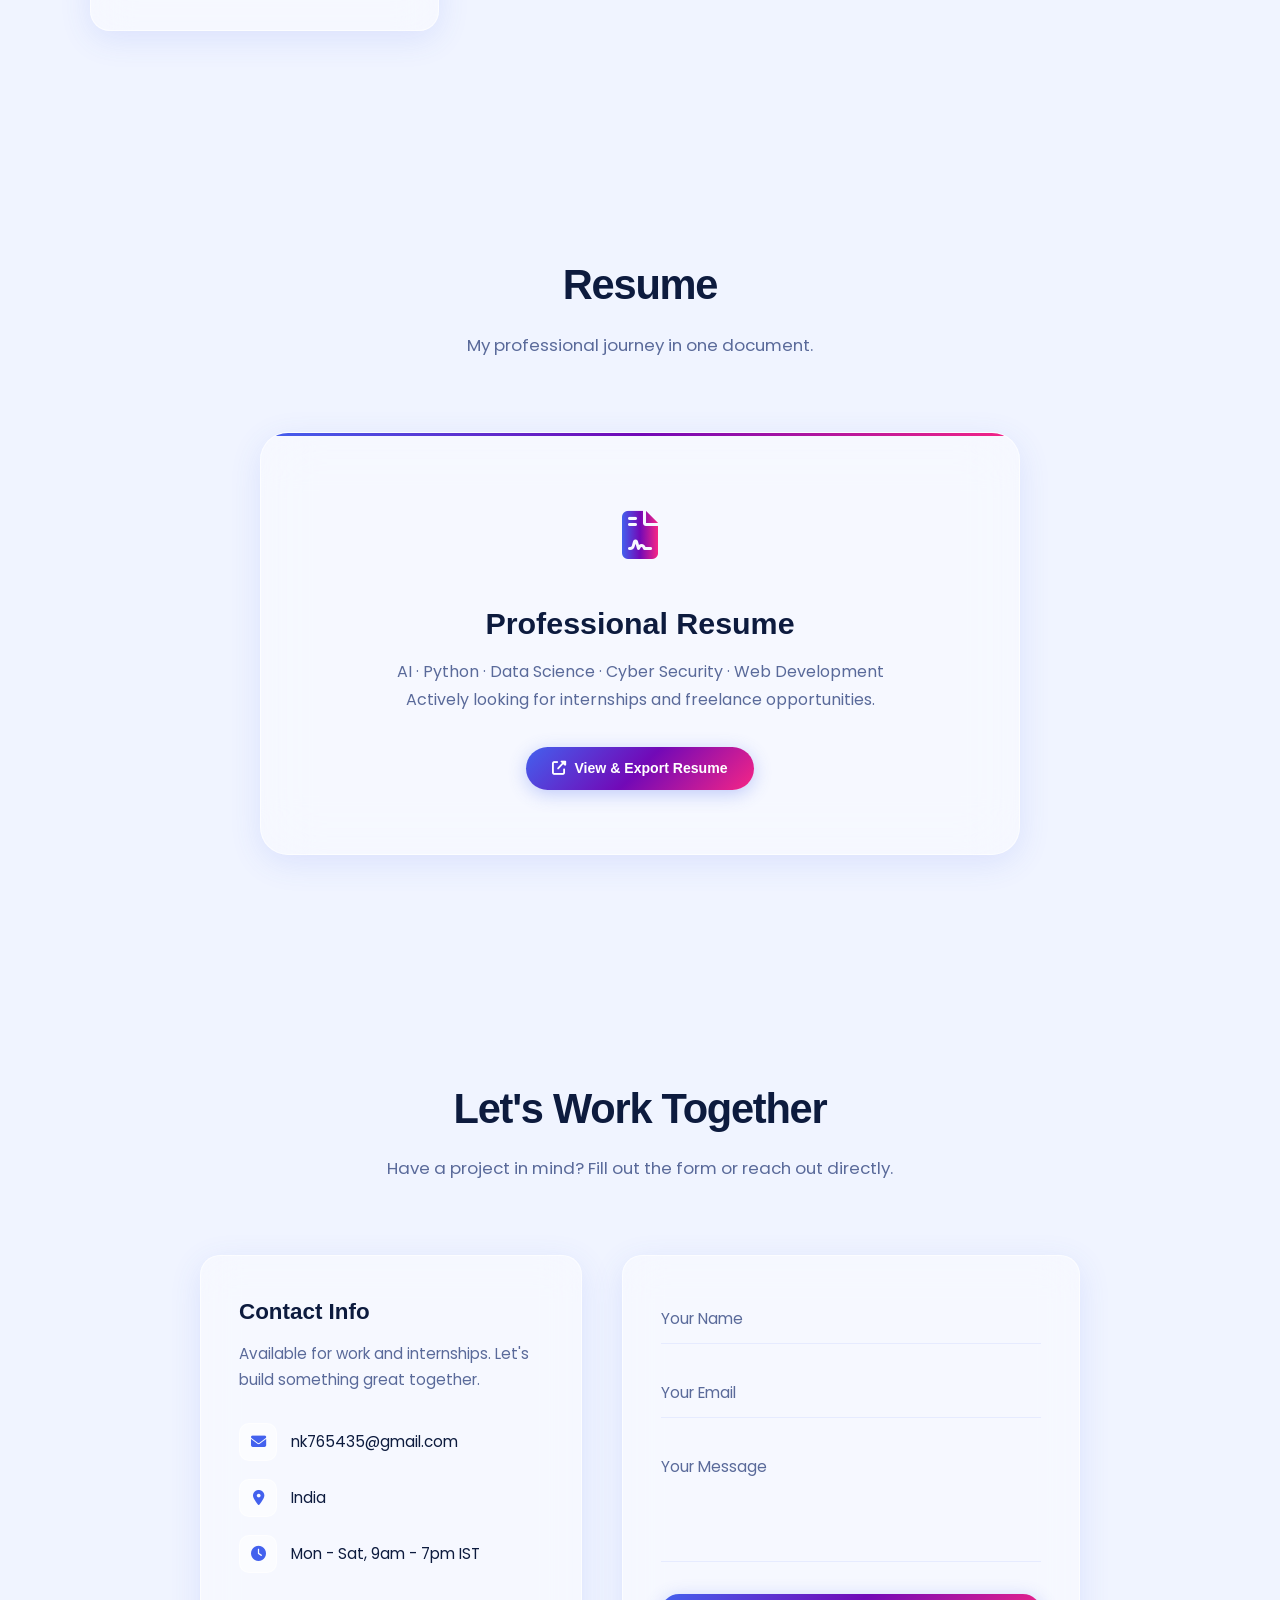
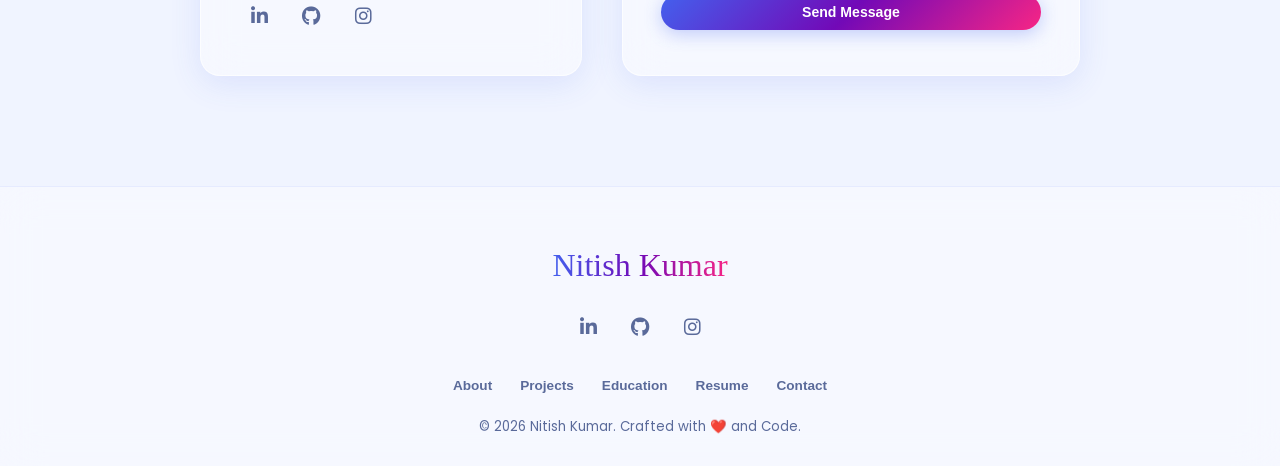
==== commit b9c1a02b: "Add Font Awesome and Google Fonts links" ====
--- a/index.html
+++ b/index.html
@@ -4,6 +4,7 @@
 <meta charset="UTF-8">
 <meta name="viewport" content="width=device-width, initial-scale=1.0">
 <title>Nitish Kumar | Protfolio Web</title>
+ <link rel="stylesheet" href="https://cdnjs.cloudflare.com/ajax/libs/font-awesome/6.5.1/css/all.min.css">
 <link href="https://fonts.googleapis.com/css2?family=Poppins:wght@300;400;500;600;700;800;900&family=Space+Grotesk:wght@300;400;500;600;700&family=Dancing+Script:wght@400;500;600;700&display=swap" rel="stylesheet">
 <link rel="icon" type="image/svg+xml" href="data:image/svg+xml,<svg xmlns='http://www.w3.org/2000/svg' viewBox='0 0 512 512'><path fill='%2310b981' d='M256 0L32 112v288L256 512l224-112V112L256 0zm0 84.7l150.3 75.2L256 235.1 105.7 159.9 256 84.7zM76.8 178.6L232 256.2V427.3L76.8 349.7V178.6zm358.4 171.1L280 427.3V256.2l155.2-77.6v171.1z'/></svg>">
 <script src="https://cdnjs.cloudflare.com/ajax/libs/gsap/3.12.5/gsap.min.js"></script>
